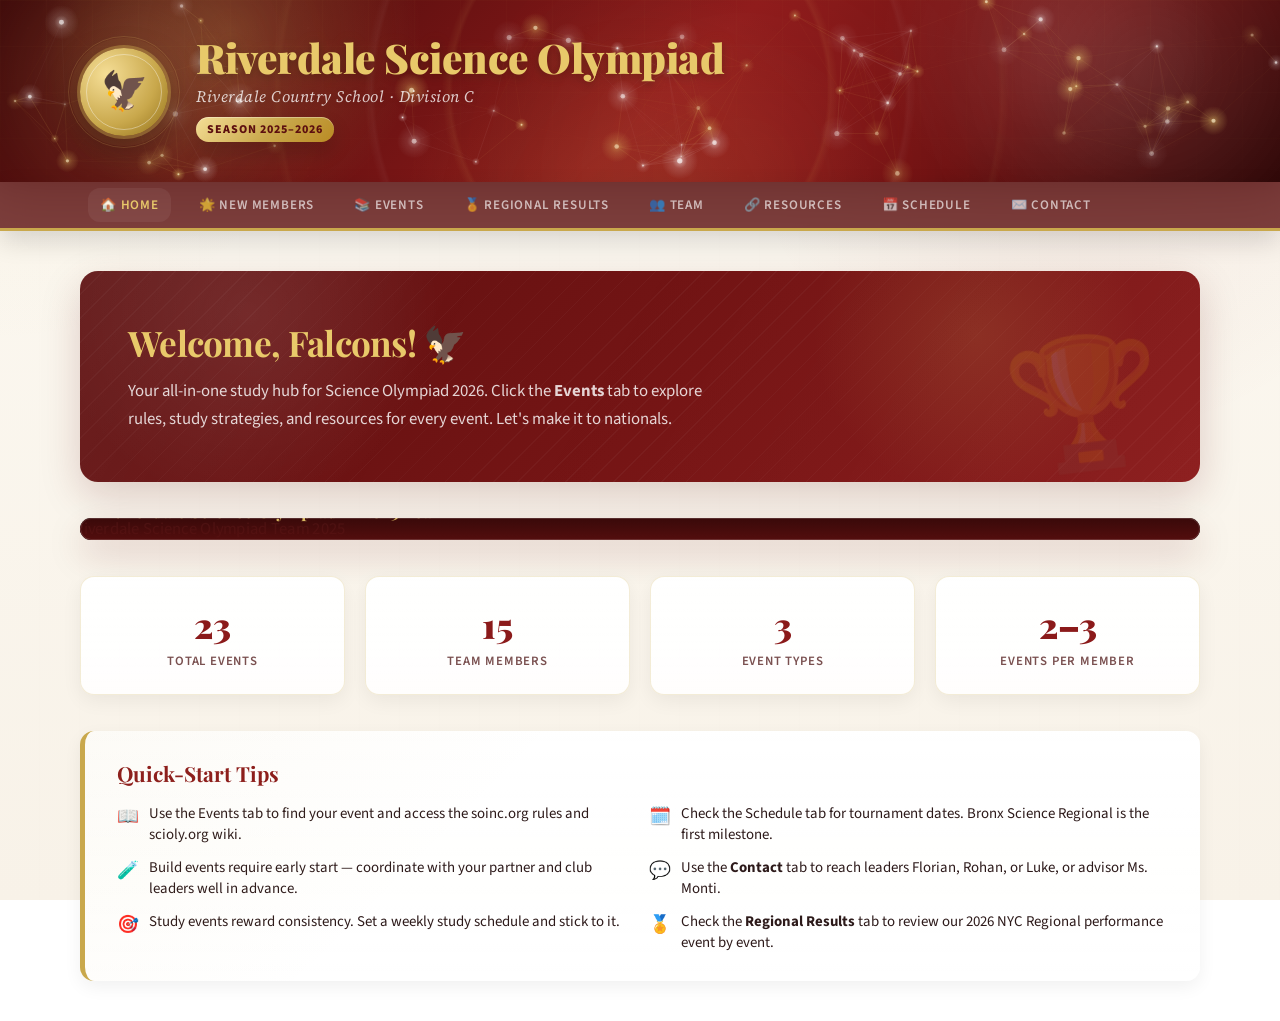
==== sciolyedit.html @ 7ada872f "Add files via upload" ====
<!DOCTYPE html>
<html lang="en">
<head>
<meta charset="UTF-8">
<meta name="viewport" content="width=device-width, initial-scale=1.0">
<title>Riverdale Science Olympiad 2026</title>
<link href="https://fonts.googleapis.com/css2?family=Playfair+Display:wght@700;900&family=Source+Sans+3:wght@300;400;600;700&family=Source+Serif+4:ital,wght@0,400;0,600;1,400&display=swap" rel="stylesheet">
<style>
  :root {
    --crimson: #8B1A1A;
    --crimson-deep: #5C0F0F;
    --crimson-light: #B22222;
    --gold: #C9A84C;
    --gold-light: #E8C96A;
    --gold-pale: #F5E6C0;
    --cream: #FBF7EF;
    --dark: #1A0A0A;
    --mid: #4A2020;
    --text: #2D1A1A;
    --text-light: #7A5050;
    --white: #FFFFFF;
    --shadow: rgba(90, 10, 10, 0.18);
    --shadow-strong: rgba(90, 10, 10, 0.28);
    --glass: rgba(255,255,255,0.08);
    --ease-out-expo: cubic-bezier(.16,1,.3,1);
    --ease-snappy: cubic-bezier(.22,1,.36,1);
  }

  * { margin: 0; padding: 0; box-sizing: border-box; }

  html {
    scroll-behavior: smooth;
  }

  body {
    font-family: 'Source Sans 3', sans-serif;
    background:
      radial-gradient(circle at top left, rgba(201,168,76,0.08), transparent 22%),
      radial-gradient(circle at 85% 10%, rgba(139,26,26,0.08), transparent 26%),
      linear-gradient(180deg, #fffdf8 0%, var(--cream) 28%, #f8f2e8 100%);
    background-attachment: fixed;
    color: var(--text);
    min-height: 100vh;
    overflow-x: hidden;
  }

  body::before {
    content: '';
    position: fixed;
    inset: 0;
    pointer-events: none;
    background:
      linear-gradient(rgba(255,255,255,0.03), rgba(255,255,255,0.03)),
      repeating-linear-gradient(
        90deg,
        transparent 0,
        transparent 39px,
        rgba(139,26,26,0.015) 40px
      );
    opacity: 0.5;
    z-index: -1;
  }

  /* === SCROLL ANIMATIONS === */
  .reveal {
    opacity: 0;
    transform: translateY(36px);
    transition: opacity 0.85s var(--ease-snappy), transform 0.85s var(--ease-snappy), filter 0.85s var(--ease-snappy);
    filter: blur(10px);
  }
  .reveal.visible {
    opacity: 1;
    transform: translateY(0);
    filter: blur(0);
  }
  .reveal-left {
    opacity: 0;
    transform: translateX(-40px);
    transition: opacity 0.85s var(--ease-snappy), transform 0.85s var(--ease-snappy), filter 0.85s var(--ease-snappy);
    filter: blur(8px);
  }
  .reveal-left.visible {
    opacity: 1;
    transform: translateX(0);
    filter: blur(0);
  }
  .reveal-right {
    opacity: 0;
    transform: translateX(40px);
    transition: opacity 0.85s var(--ease-snappy), transform 0.85s var(--ease-snappy), filter 0.85s var(--ease-snappy);
    filter: blur(8px);
  }
  .reveal-right.visible {
    opacity: 1;
    transform: translateX(0);
    filter: blur(0);
  }
  .reveal-scale {
    opacity: 0;
    transform: scale(0.92);
    transition: opacity 0.8s var(--ease-snappy), transform 0.8s var(--ease-snappy), filter 0.8s var(--ease-snappy);
    filter: blur(8px);
  }
  .reveal-scale.visible {
    opacity: 1;
    transform: scale(1);
    filter: blur(0);
  }
  .stagger-children > .reveal,
  .stagger-children > .reveal-scale,
  .stagger-children > .reveal-left,
  .stagger-children > .reveal-right {
    transition-delay: calc(var(--i, 0) * 85ms);
  }

  /* === GLOBAL ENHANCED INTERACTION === */
  .lift-hover {
    transition: transform 0.35s var(--ease-out-expo), box-shadow 0.35s var(--ease-out-expo), border-color 0.35s var(--ease-out-expo);
    transform-style: preserve-3d;
    will-change: transform;
  }

  .shine-surface {
    position: relative;
    overflow: hidden;
    isolation: isolate;
  }
  .shine-surface::after {
    content: '';
    position: absolute;
    inset: -120%;
    background: linear-gradient(115deg, transparent 35%, rgba(255,255,255,0.22) 50%, transparent 65%);
    transform: translateX(-120%) rotate(8deg);
    transition: transform 0.95s var(--ease-out-expo);
    pointer-events: none;
    z-index: 1;
  }
  .shine-surface:hover::after {
    transform: translateX(120%) rotate(8deg);
  }

  .ambient-orb {
    position: absolute;
    border-radius: 50%;
    filter: blur(8px);
    pointer-events: none;
    opacity: 0.18;
    mix-blend-mode: screen;
  }

    /* === LIVE MASTERPIECE HEADER === */
  header#live-header {
    position: relative;
    overflow: hidden;
    isolation: isolate;
    background:
      radial-gradient(circle at 18% 18%, rgba(232,201,106,0.22), transparent 18%),
      radial-gradient(circle at 82% 22%, rgba(255,255,255,0.08), transparent 16%),
      radial-gradient(circle at 50% 120%, rgba(201,168,76,0.14), transparent 35%),
      linear-gradient(135deg, #3e0909 0%, var(--crimson-deep) 22%, var(--crimson) 52%, #6d1111 76%, #2d0505 100%);
    box-shadow: 0 8px 32px rgba(0,0,0,0.38);
  }

  .header-bg {
    position: absolute;
    inset: 0;
    pointer-events: none;
    overflow: hidden;
  }

  .header-noise {
    position: absolute;
    inset: 0;
    opacity: 0.08;
    mix-blend-mode: soft-light;
    background-image:
      radial-gradient(circle at 20% 20%, rgba(255,255,255,0.4) 0 1px, transparent 1.5px),
      radial-gradient(circle at 70% 60%, rgba(255,255,255,0.35) 0 1px, transparent 1.5px),
      radial-gradient(circle at 40% 80%, rgba(255,255,255,0.35) 0 1px, transparent 1.5px);
    background-size: 140px 140px, 180px 180px, 220px 220px;
    animation: noiseDrift 18s linear infinite;
  }

  @keyframes noiseDrift {
    0% { transform: translate3d(0, 0, 0) scale(1); }
    50% { transform: translate3d(-20px, 14px, 0) scale(1.02); }
    100% { transform: translate3d(0, 0, 0) scale(1); }
  }

  .header-grid {
    position: absolute;
    inset: 0;
    opacity: 0.16;
    background:
      linear-gradient(rgba(201,168,76,0.18) 1px, transparent 1px),
      linear-gradient(90deg, rgba(201,168,76,0.16) 1px, transparent 1px);
    background-size: 46px 46px;
    mask-image: linear-gradient(to bottom, rgba(0,0,0,0.95), rgba(0,0,0,0.3));
    transform-origin: center;
    animation:
      gridPan 16s linear infinite,
      gridPulse 8s ease-in-out infinite;
  }

  @keyframes gridPan {
    0% { transform: perspective(900px) rotateX(74deg) translateY(-24px) scale(1.2); background-position: 0 0, 0 0; }
    100% { transform: perspective(900px) rotateX(74deg) translateY(-24px) scale(1.2); background-position: 0 90px, 90px 0; }
  }

  @keyframes gridPulse {
    0%, 100% { opacity: 0.12; }
    50% { opacity: 0.2; }
  }

  .header-rings {
    position: absolute;
    inset: -20% -10%;
    background:
      radial-gradient(circle at 50% 50%, transparent 0 24%, rgba(232,201,106,0.14) 24.5%, transparent 25.5%),
      radial-gradient(circle at 50% 50%, transparent 0 34%, rgba(255,255,255,0.08) 34.5%, transparent 35.5%),
      radial-gradient(circle at 50% 50%, transparent 0 46%, rgba(232,201,106,0.08) 46.5%, transparent 47.5%);
    opacity: 0.5;
    animation: ringRotate 24s linear infinite;
    transform-origin: center;
  }

  @keyframes ringRotate {
    0% { transform: rotate(0deg) scale(1); }
    50% { transform: rotate(180deg) scale(1.04); }
    100% { transform: rotate(360deg) scale(1); }
  }

  .header-scan {
    position: absolute;
    inset: -40% -20%;
    background:
      linear-gradient(
        115deg,
        transparent 20%,
        rgba(255,255,255,0.03) 34%,
        rgba(255,255,255,0.18) 40%,
        rgba(232,201,106,0.16) 46%,
        rgba(255,255,255,0.04) 52%,
        transparent 64%
      );
    transform: translateX(-60%) skewX(-18deg);
    animation: scanSweep 7s cubic-bezier(.22,1,.36,1) infinite;
    mix-blend-mode: screen;
  }

  @keyframes scanSweep {
    0% { transform: translateX(-85%) skewX(-18deg); opacity: 0; }
    10% { opacity: 1; }
    55% { opacity: 1; }
    100% { transform: translateX(90%) skewX(-18deg); opacity: 0; }
  }

  .header-glow {
    position: absolute;
    border-radius: 50%;
    filter: blur(30px);
    mix-blend-mode: screen;
    opacity: 0.22;
  }

  .glow-1 {
    width: 320px;
    height: 320px;
    background: radial-gradient(circle, rgba(232,201,106,0.9), transparent 68%);
    top: -80px;
    left: -30px;
    animation: floatGlow1 10s ease-in-out infinite;
  }

  .glow-2 {
    width: 380px;
    height: 380px;
    background: radial-gradient(circle, rgba(255,255,255,0.45), transparent 72%);
    top: -120px;
    right: -60px;
    animation: floatGlow2 14s ease-in-out infinite;
  }

  .glow-3 {
    width: 460px;
    height: 460px;
    background: radial-gradient(circle, rgba(178,34,34,0.9), transparent 72%);
    bottom: -220px;
    left: 40%;
    animation: floatGlow3 12s ease-in-out infinite;
  }

  @keyframes floatGlow1 {
    0%, 100% { transform: translate3d(0,0,0) scale(1); }
    50% { transform: translate3d(30px,18px,0) scale(1.08); }
  }
  @keyframes floatGlow2 {
    0%, 100% { transform: translate3d(0,0,0) scale(1); }
    50% { transform: translate3d(-26px,20px,0) scale(1.12); }
  }
  @keyframes floatGlow3 {
    0%, 100% { transform: translate3d(0,0,0) scale(1); }
    50% { transform: translate3d(-18px,-18px,0) scale(1.06); }
  }

  .header-comet {
    position: absolute;
    width: 220px;
    height: 2px;
    background: linear-gradient(90deg, transparent, rgba(255,255,255,0.95), rgba(232,201,106,0.3), transparent);
    filter: blur(0.5px);
    opacity: 0;
    transform: rotate(-18deg);
  }

  .header-comet::after {
    content: '';
    position: absolute;
    right: 12px;
    top: 50%;
    width: 9px;
    height: 9px;
    transform: translateY(-50%);
    border-radius: 50%;
    background: radial-gradient(circle, white 0%, rgba(232,201,106,0.95) 55%, transparent 76%);
    box-shadow: 0 0 16px rgba(255,255,255,0.6);
  }

  .comet-1 {
    top: 26%;
    left: -25%;
    animation: cometFly1 11s linear infinite;
  }

  .comet-2 {
    top: 62%;
    left: -35%;
    animation: cometFly2 14s linear infinite 4s;
  }

  @keyframes cometFly1 {
    0% { transform: translateX(0) translateY(0) rotate(-18deg); opacity: 0; }
    8% { opacity: 0.85; }
    40% { opacity: 0.85; }
    100% { transform: translateX(165vw) translateY(-90px) rotate(-18deg); opacity: 0; }
  }

  @keyframes cometFly2 {
    0% { transform: translateX(0) translateY(0) rotate(-14deg); opacity: 0; }
    10% { opacity: 0.65; }
    42% { opacity: 0.65; }
    100% { transform: translateX(165vw) translateY(-60px) rotate(-14deg); opacity: 0; }
  }

  #header-particles {
    position: absolute;
    inset: 0;
    width: 100%;
    height: 100%;
    display: block;
    opacity: 0.95;
  }

  .header-inner {
    position: relative;
    z-index: 3;
    max-width: 1200px;
    margin: 0 auto;
    padding: 36px 40px 34px;
    display: flex;
    align-items: center;
    gap: 28px;
  }

  .school-crest {
    width: 88px;
    height: 88px;
    background:
      radial-gradient(circle at 30% 30%, #f5de96, var(--gold) 58%, #8f6d16 100%);
    border-radius: 50%;
    display: flex;
    align-items: center;
    justify-content: center;
    font-size: 38px;
    flex-shrink: 0;
    position: relative;
    box-shadow:
      0 0 0 3px rgba(201,168,76,0.42),
      0 0 0 10px rgba(201,168,76,0.08),
      0 16px 36px rgba(0,0,0,0.34);
    animation:
      crestPulseMega 4.8s ease-in-out infinite,
      crestTilt 7s ease-in-out infinite;
    transform-style: preserve-3d;
  }

  .school-crest::before {
    content: '';
    position: absolute;
    inset: 6px;
    border-radius: 50%;
    border: 1px solid rgba(255,255,255,0.38);
  }

  .school-crest::after {
    content: '';
    position: absolute;
    inset: -12px;
    border-radius: 50%;
    border: 1px solid rgba(232,201,106,0.18);
    animation: crestHalo 4.8s ease-in-out infinite;
  }

  @keyframes crestPulseMega {
    0%, 100% {
      box-shadow:
        0 0 0 3px rgba(201,168,76,0.42),
        0 0 0 10px rgba(201,168,76,0.08),
        0 16px 36px rgba(0,0,0,0.34);
    }
    50% {
      box-shadow:
        0 0 0 4px rgba(201,168,76,0.48),
        0 0 0 20px rgba(201,168,76,0.06),
        0 22px 44px rgba(0,0,0,0.4);
    }
  }

  @keyframes crestHalo {
    0%, 100% { transform: scale(1); opacity: 0.45; }
    50% { transform: scale(1.12); opacity: 0.12; }
  }

  @keyframes crestTilt {
    0%, 100% { transform: translateY(0) rotate(0deg); }
    25% { transform: translateY(-2px) rotate(-2deg); }
    50% { transform: translateY(0) rotate(0deg); }
    75% { transform: translateY(-2px) rotate(2deg); }
  }

  .header-text {
    position: relative;
    z-index: 2;
  }

  .header-text h1 {
    font-family: 'Playfair Display', serif;
    font-size: 2.55rem;
    font-weight: 900;
    color: var(--gold-light);
    line-height: 1.06;
    letter-spacing: -0.5px;
    text-shadow:
      0 2px 8px rgba(0,0,0,0.28),
      0 0 18px rgba(232,201,106,0.12);
    position: relative;
  }

  .header-text h1::after {
    content: '';
    position: absolute;
    inset: 0;
    background: linear-gradient(
      105deg,
      transparent 0%,
      transparent 30%,
      rgba(255,255,255,0.2) 44%,
      rgba(255,255,255,0.65) 48%,
      rgba(255,255,255,0.15) 52%,
      transparent 62%,
      transparent 100%
    );
    mix-blend-mode: screen;
    transform: translateX(-140%);
    animation: titleShimmer 5.8s cubic-bezier(.22,1,.36,1) infinite;
    pointer-events: none;
  }

  @keyframes titleShimmer {
    0%, 70% { transform: translateX(-140%); }
    100% { transform: translateX(140%); }
  }

  .header-text .subtitle {
    font-family: 'Source Serif 4', serif;
    font-style: italic;
    color: rgba(255,255,255,0.78);
    font-size: 1rem;
    margin-top: 6px;
    letter-spacing: 0.5px;
    text-shadow: 0 1px 6px rgba(0,0,0,0.18);
  }

  .header-text .year-badge {
    display: inline-block;
    background:
      linear-gradient(135deg, #f5de96 0%, var(--gold) 55%, #b98b24 100%);
    color: var(--crimson-deep);
    font-weight: 800;
    font-size: 0.75rem;
    padding: 4px 11px;
    border-radius: 999px;
    margin-top: 10px;
    letter-spacing: 1px;
    text-transform: uppercase;
    box-shadow:
      0 10px 20px rgba(0,0,0,0.16),
      inset 0 1px 0 rgba(255,255,255,0.34);
    position: relative;
    overflow: hidden;
  }

  .header-text .year-badge::after {
    content: '';
    position: absolute;
    inset: 0;
    background: linear-gradient(115deg, transparent 18%, rgba(255,255,255,0.45) 48%, transparent 78%);
    transform: translateX(-140%);
    animation: badgeShine 4.6s cubic-bezier(.22,1,.36,1) infinite;
  }

  @keyframes badgeShine {
    0%, 72% { transform: translateX(-140%); }
    100% { transform: translateX(140%); }
  }

  @media (max-width: 768px) {
    .header-inner { padding: 24px 20px; }
    .school-crest {
      width: 74px;
      height: 74px;
      font-size: 32px;
    }
    .header-text h1 { font-size: 2rem; }
    .header-grid { opacity: 0.11; }
    .header-rings { opacity: 0.28; }
  }

  /* === NAV TABS === */
    .nav-bar {
    background: rgba(92,15,15,0.8);
    backdrop-filter: blur(14px) saturate(140%);
    border-bottom: 3px solid var(--gold);
    position: sticky;
    top: 0;
    z-index: 100;
    box-shadow: 0 10px 26px rgba(0,0,0,0.14);
  }
  

  .nav-inner {
    max-width: 1200px;
    margin: 0 auto;
    padding: 0 40px;
    display: flex;
    gap: 0;
    overflow-x: auto;
    scrollbar-width: none;
  }
  .nav-inner::-webkit-scrollbar { display: none; }

  .nav-tab {
    padding: 14px 20px;
    color: rgba(255,255,255,0.65);
    font-weight: 600;
    font-size: 0.82rem;
    text-transform: uppercase;
    letter-spacing: 0.8px;
    cursor: pointer;
    white-space: nowrap;
    border-bottom: 3px solid transparent;
    margin-bottom: -3px;
    transition: color 0.25s ease, transform 0.25s ease, background 0.25s ease, border-color 0.25s ease;
    position: relative;
  }

  .nav-tab::before {
    content: '';
    position: absolute;
    inset: 6px 8px;
    border-radius: 12px;
    background: rgba(255,255,255,0.06);
    opacity: 0;
    transform: scale(0.85);
    transition: opacity 0.3s ease, transform 0.3s ease;
    z-index: -1;
  }

  .nav-tab:hover {
    color: var(--gold-light);
    transform: translateY(-1px);
  }
  .nav-tab:hover::before,
  .nav-tab.active::before {
    opacity: 1;
    transform: scale(1);
  }

  .nav-tab.active {
    color: var(--gold-light);
    border-bottom-color: var(--gold);
  }

  /* === MAIN LAYOUT === */
  .main-content {
    max-width: 1200px;
    margin: 0 auto;
    padding: 40px;
    position: relative;
  }

  /* === VIEW PANELS === */
  .view {
    display: none;
    animation: viewFade 0.55s var(--ease-out-expo);
  }
  .view.active { display: block; }

  @keyframes viewFade {
    from { opacity: 0; transform: translateY(18px); }
    to { opacity: 1; transform: translateY(0); }
  }

  /* === HOME PAGE === */
  .home-hero,
  .newcomer-hero,
  .regional-hero {
    background:
      radial-gradient(circle at 15% 20%, rgba(255,255,255,0.08), transparent 20%),
      radial-gradient(circle at 80% 30%, rgba(232,201,106,0.12), transparent 18%),
      linear-gradient(135deg, var(--crimson-deep), var(--crimson));
    border-radius: 18px;
    color: white;
    position: relative;
    overflow: hidden;
    box-shadow: 0 14px 40px var(--shadow);
    isolation: isolate;
  }

  .home-hero {
    padding: 48px;
    margin-bottom: 36px;
  }

  .home-hero::before,
  .newcomer-hero::before,
  .regional-hero::before {
    content: '';
    position: absolute;
    inset: 0;
    background:
      linear-gradient(120deg, rgba(255,255,255,0.08), transparent 35%, rgba(255,255,255,0.03)),
      repeating-linear-gradient(
        135deg,
        transparent,
        transparent 16px,
        rgba(255,255,255,0.03) 16px,
        rgba(255,255,255,0.03) 17px
      );
    opacity: 0.9;
    animation: gradientShift 14s linear infinite;
    z-index: -1;
  }

  @keyframes gradientShift {
    0% { transform: translateX(0) translateY(0); }
    50% { transform: translateX(-18px) translateY(8px); }
    100% { transform: translateX(0) translateY(0); }
  }

  .home-hero::after {
    content: '🏆';
    position: absolute;
    right: 36px;
    bottom: -14px;
    font-size: 126px;
    opacity: 0.12;
    transform: rotate(-7deg);
    animation: heroFloat 6s ease-in-out infinite;
  }

  @keyframes heroFloat {
    0%, 100% { transform: rotate(-7deg) translateY(0); }
    50% { transform: rotate(-5deg) translateY(-6px); }
  }

  .home-hero h2 {
    font-family: 'Playfair Display', serif;
    font-size: 2.2rem;
    color: var(--gold-light);
    margin-bottom: 12px;
    letter-spacing: -0.02em;
  }

  .home-hero p {
    font-size: 1.05rem;
    color: rgba(255,255,255,0.82);
    max-width: 600px;
    line-height: 1.65;
  }

  .hero-photo-frame {
    margin-bottom: 36px;
    border-radius: 18px;
    overflow: hidden;
    box-shadow: 0 14px 36px var(--shadow);
    position: relative;
    background: #000;
  }

  .hero-photo-frame::before {
    content: '';
    position: absolute;
    inset: 0;
    border: 1px solid rgba(255,255,255,0.15);
    border-radius: 18px;
    pointer-events: none;
    z-index: 3;
  }

  .hero-photo-frame img {
    width: 100%;
    display: block;
    max-height: 420px;
    object-fit: cover;
    object-position: center 28%;
    transform: scale(1.04);
    transition: transform 1.3s var(--ease-out-expo), filter 1.3s var(--ease-out-expo);
    filter: saturate(1.02) contrast(1.03);
  }

  .hero-photo-frame:hover img {
    transform: scale(1.09);
    filter: saturate(1.08) contrast(1.06);
  }

  .hero-photo-caption {
    position: absolute;
    bottom: 0;
    left: 0;
    right: 0;
    background: linear-gradient(transparent, rgba(92,15,15,0.9));
    padding: 24px 28px 22px;
    z-index: 2;
  }

  .hero-photo-caption span {
    color: var(--gold-light);
    font-family: 'Playfair Display', serif;
    font-size: 1.1rem;
    font-weight: 700;
    display: inline-block;
    transform: translateY(6px);
    opacity: 0.92;
    transition: transform 0.45s var(--ease-out-expo), opacity 0.45s var(--ease-out-expo);
  }

  .hero-photo-frame:hover .hero-photo-caption span {
    transform: translateY(0);
    opacity: 1;
  }

  .stats-row {
    display: grid;
    grid-template-columns: repeat(4, 1fr);
    gap: 20px;
    margin-bottom: 36px;
    perspective: 1200px;
  }

  .stat-card {
    background: linear-gradient(180deg, rgba(255,255,255,0.96), rgba(255,255,255,0.9));
    border-radius: 14px;
    padding: 24px;
    text-align: center;
    border: 1px solid rgba(201,168,76,0.22);
    box-shadow: 0 6px 20px rgba(0,0,0,0.06);
    transition: transform 0.35s var(--ease-out-expo), box-shadow 0.35s var(--ease-out-expo), border-color 0.35s var(--ease-out-expo);
    position: relative;
    overflow: hidden;
  }

  .stat-card::before {
    content: '';
    position: absolute;
    inset: 0;
    background: radial-gradient(circle at top, rgba(201,168,76,0.12), transparent 55%);
    opacity: 0;
    transition: opacity 0.35s ease;
  }

  .stat-card:hover {
    border-color: var(--gold);
    transform: translateY(-6px) scale(1.015);
    box-shadow: 0 16px 30px var(--shadow);
  }

  .stat-card:hover::before {
    opacity: 1;
  }

  .stat-card .number {
    font-family: 'Playfair Display', serif;
    font-size: 2.2rem;
    font-weight: 900;
    color: var(--crimson);
  }

  .stat-card .label {
    font-size: 0.8rem;
    font-weight: 600;
    text-transform: uppercase;
    letter-spacing: 0.8px;
    color: var(--text-light);
    margin-top: 4px;
  }

  .quick-tips,
  .schedule-card,
  .info-card,
  .contact-info-box {
    background: linear-gradient(180deg, rgba(255,255,255,0.98), rgba(255,255,255,0.93));
    border-radius: 14px;
    box-shadow: 0 6px 18px rgba(0,0,0,0.06);
    position: relative;
    overflow: hidden;
  }

  .quick-tips {
    padding: 28px 32px;
    border-left: 5px solid var(--gold);
  }

  .quick-tips::before,
  .schedule-card::before,
  .info-card::before,
  .contact-info-box::before {
    content: '';
    position: absolute;
    inset: 0;
    background: linear-gradient(135deg, rgba(201,168,76,0.05), transparent 35%);
    pointer-events: none;
  }

  .quick-tips h3 {
    font-family: 'Playfair Display', serif;
    color: var(--crimson);
    font-size: 1.3rem;
    margin-bottom: 16px;
  }

  .tip-grid {
    display: grid;
    grid-template-columns: 1fr 1fr;
    gap: 12px;
  }

  .tip-item {
    display: flex;
    align-items: flex-start;
    gap: 10px;
    font-size: 0.93rem;
    color: var(--text);
    transition: transform 0.25s ease, color 0.25s ease;
  }

  .tip-item:hover {
    transform: translateX(4px);
    color: var(--crimson-deep);
  }

  .tip-icon {
    font-size: 1.1rem;
    flex-shrink: 0;
    margin-top: 1px;
    transition: transform 0.25s ease;
  }

  .tip-item:hover .tip-icon {
    transform: scale(1.12) rotate(-4deg);
  }

  /* === SECTION TITLES === */
  .section-title {
    font-family: 'Playfair Display', serif;
    font-size: 1.8rem;
    font-weight: 700;
    color: var(--crimson);
    margin-bottom: 6px;
    position: relative;
    display: inline-block;
  }

  .section-title::after {
    content: '';
    display: block;
    width: 64%;
    height: 3px;
    margin-top: 8px;
    background: linear-gradient(90deg, var(--gold), transparent);
    border-radius: 999px;
  }

  .section-subtitle {
    color: var(--text-light);
    font-size: 0.93rem;
    margin-bottom: 28px;
  }

  /* === FILTER ROW === */
  .filter-row {
    display: flex;
    gap: 10px;
    margin-bottom: 24px;
    flex-wrap: wrap;
    align-items: center;
  }

  .filter-btn,
  .team-toggle-btn {
    padding: 8px 16px;
    border-radius: 999px;
    border: 2px solid #ddd;
    background: rgba(255,255,255,0.92);
    color: var(--text-light);
    font-size: 0.82rem;
    font-weight: 700;
    cursor: pointer;
    transition: all 0.28s var(--ease-snappy);
    text-transform: uppercase;
    letter-spacing: 0.6px;
    position: relative;
    overflow: hidden;
  }

  .filter-btn::before,
  .team-toggle-btn::before {
    content: '';
    position: absolute;
    inset: 0;
    background: linear-gradient(135deg, rgba(139,26,26,0.12), rgba(201,168,76,0.14));
    opacity: 0;
    transition: opacity 0.28s ease;
  }

  .filter-btn:hover,
  .filter-btn.active,
  .team-toggle-btn:hover:not(.active),
  .team-toggle-btn.active {
    transform: translateY(-2px);
  }

  .filter-btn:hover::before,
  .filter-btn.active::before,
  .team-toggle-btn:hover:not(.active)::before {
    opacity: 1;
  }

  .filter-btn:hover, .filter-btn.active {
    border-color: var(--crimson);
    background: var(--crimson);
    color: white;
    box-shadow: 0 10px 22px rgba(139,26,26,0.16);
  }

  .search-bar {
    flex: 1;
    max-width: 280px;
    padding: 10px 16px;
    border-radius: 999px;
    border: 2px solid #ddd;
    background: rgba(255,255,255,0.92);
    font-family: 'Source Sans 3', sans-serif;
    font-size: 0.9rem;
    outline: none;
    transition: border-color 0.25s ease, box-shadow 0.25s ease, transform 0.25s ease;
  }

  .search-bar:focus {
    border-color: var(--crimson);
    box-shadow: 0 0 0 4px rgba(139,26,26,0.08);
    transform: translateY(-1px);
  }

  /* === EVENTS GRID === */
  .events-grid,
  .resources-grid,
  .contact-grid,
  .roster-grid {
    perspective: 1400px;
  }

  .events-grid {
    display: grid;
    grid-template-columns: repeat(auto-fill, minmax(280px, 1fr));
    gap: 20px;
  }

  .event-card,
  .result-card,
  .resource-card,
  .contact-card,
  .roster-card {
    background: linear-gradient(180deg, rgba(255,255,255,0.98), rgba(255,255,255,0.93));
    border-radius: 16px;
    cursor: pointer;
    border: 1px solid rgba(139,26,26,0.08);
    box-shadow: 0 6px 18px rgba(0,0,0,0.06);
    transition: transform 0.35s var(--ease-out-expo), box-shadow 0.35s var(--ease-out-expo), border-color 0.35s var(--ease-out-expo), background 0.35s var(--ease-out-expo);
    position: relative;
    overflow: hidden;
    transform-style: preserve-3d;
    will-change: transform;
  }

  .event-card {
    padding: 24px;
  }

  .event-card::before,
  .result-card::before,
  .resource-card::before,
  .contact-card::before,
  .roster-card::before {
    content: '';
    position: absolute;
    top: 0; left: 0; right: 0;
    height: 4px;
    background: linear-gradient(90deg, var(--crimson), var(--gold));
    transform: scaleX(0);
    transform-origin: left;
    transition: transform 0.35s var(--ease-snappy);
  }

  .event-card::after,
  .result-card::after,
  .resource-card::after,
  .contact-card::after,
  .roster-card::after {
    content: '';
    position: absolute;
    inset: 0;
    background: radial-gradient(circle at var(--mx, 50%) var(--my, 50%), rgba(201,168,76,0.14), transparent 38%);
    opacity: 0;
    transition: opacity 0.3s ease;
    pointer-events: none;
  }

  .event-card:hover,
  .result-card:hover,
  .resource-card:hover,
  .contact-card:hover,
  .roster-card:hover {
    border-color: rgba(178,34,34,0.26);
    transform: translateY(-8px) rotateX(3deg) rotateY(-3deg);
    box-shadow: 0 18px 36px var(--shadow-strong);
  }

  .event-card:hover::before,
  .result-card:hover::before,
  .resource-card:hover::before,
  .contact-card:hover::before,
  .roster-card:hover::before {
    transform: scaleX(1);
  }

  .event-card:hover::after,
  .result-card:hover::after,
  .resource-card:hover::after,
  .contact-card:hover::after,
  .roster-card:hover::after {
    opacity: 1;
  }

  .event-card-top,
  .result-card-top {
    display: flex;
    align-items: flex-start;
    gap: 14px;
    margin-bottom: 12px;
    position: relative;
    z-index: 1;
  }

  .event-icon {
    width: 48px;
    height: 48px;
    border-radius: 14px;
    display: flex;
    align-items: center;
    justify-content: center;
    font-size: 22px;
    flex-shrink: 0;
    transition: transform 0.35s var(--ease-out-expo), box-shadow 0.35s var(--ease-out-expo);
    box-shadow: inset 0 1px 0 rgba(255,255,255,0.45);
  }

  .event-card:hover .event-icon,
  .result-card:hover .event-icon {
    transform: translateY(-2px) scale(1.08) rotate(-4deg);
    box-shadow: 0 10px 22px rgba(0,0,0,0.12);
  }

  .icon-study { background: linear-gradient(135deg, #FFF2F0, #FDE2DF); }
  .icon-build { background: linear-gradient(135deg, #F2FFF5, #DCFCE7); }
  .icon-lab   { background: linear-gradient(135deg, #EFF7FF, #DBEAFE); }

  .event-card h3,
  .result-card h3 {
    font-family: 'Playfair Display', serif;
    font-size: 1.05rem;
    color: var(--crimson-deep);
    line-height: 1.25;
    margin-bottom: 4px;
  }

  .event-type-badge {
    display: inline-block;
    font-size: 0.7rem;
    font-weight: 700;
    text-transform: uppercase;
    letter-spacing: 0.8px;
    padding: 3px 8px;
    border-radius: 10px;
    transition: transform 0.25s ease;
  }

  .event-card:hover .event-type-badge,
  .result-card:hover .event-type-badge {
    transform: translateY(-1px);
  }

  .badge-study { background: #FEE2E2; color: #991B1B; }
  .badge-build { background: #DCFCE7; color: #166534; }
  .badge-lab   { background: #DBEAFE; color: #1E40AF; }

  .event-desc {
    font-size: 0.88rem;
    color: var(--text-light);
    line-height: 1.5;
    display: -webkit-box;
    -webkit-line-clamp: 2;
    -webkit-box-orient: vertical;
    overflow: hidden;
    position: relative;
    z-index: 1;
  }

  /* === EVENT MODAL === */
  .modal-overlay {
    position: fixed;
    inset: 0;
    background: rgba(11, 4, 4, 0.58);
    backdrop-filter: blur(10px) saturate(115%);
    z-index: 1000;
    display: flex;
    align-items: center;
    justify-content: center;
    padding: 20px;
    animation: fadeIn 0.26s ease;
  }

  @keyframes fadeIn { from { opacity: 0; } to { opacity: 1; } }
  @keyframes slideUp {
    from { opacity: 0; transform: translateY(36px) scale(0.97); }
    to { opacity: 1; transform: translateY(0) scale(1); }
  }

  .modal {
    background: linear-gradient(180deg, #fffaf2, var(--cream));
    border-radius: 22px;
    max-width: 760px;
    width: 100%;
    max-height: 88vh;
    overflow-y: auto;
    box-shadow: 0 28px 72px rgba(0,0,0,0.42);
    animation: slideUp 0.36s var(--ease-out-expo);
    border: 1px solid rgba(255,255,255,0.18);
  }

  .modal-header {
    background:
      radial-gradient(circle at 85% 20%, rgba(232,201,106,0.18), transparent 20%),
      linear-gradient(135deg, var(--crimson-deep), var(--crimson));
    padding: 28px 32px;
    border-radius: 22px 22px 0 0;
    position: relative;
    overflow: hidden;
  }

  .modal-header::before {
    content: '';
    position: absolute;
    inset: 0;
    background:
      linear-gradient(120deg, rgba(255,255,255,0.1), transparent 35%),
      repeating-linear-gradient(
        135deg,
        transparent,
        transparent 16px,
        rgba(255,255,255,0.04) 16px,
        rgba(255,255,255,0.04) 17px
      );
  }

  .modal-header .modal-type {
    font-size: 0.75rem;
    font-weight: 700;
    text-transform: uppercase;
    letter-spacing: 1px;
    color: var(--gold-light);
    opacity: 0.9;
    margin-bottom: 6px;
    position: relative;
    z-index: 1;
  }

  .modal-header h2 {
    font-family: 'Playfair Display', serif;
    font-size: 1.9rem;
    color: white;
    position: relative;
    z-index: 1;
  }

  .modal-close {
    position: absolute;
    top: 20px;
    right: 24px;
    background: rgba(255,255,255,0.16);
    border: none;
    color: white;
    width: 38px;
    height: 38px;
    border-radius: 50%;
    cursor: pointer;
    font-size: 1.1rem;
    display: flex;
    align-items: center;
    justify-content: center;
    transition: background 0.22s ease, transform 0.22s ease;
    z-index: 2;
  }

  .modal-close:hover {
    background: rgba(255,255,255,0.32);
    transform: rotate(90deg) scale(1.05);
  }

  .modal-body {
    padding: 28px 32px;
  }

  .modal-section {
    margin-bottom: 24px;
    animation: sectionSlideIn 0.5s var(--ease-out-expo);
  }

  @keyframes sectionSlideIn {
    from { opacity: 0; transform: translateY(12px); }
    to { opacity: 1; transform: translateY(0); }
  }

  .modal-section h3 {
    font-family: 'Playfair Display', serif;
    color: var(--crimson);
    font-size: 1.1rem;
    margin-bottom: 10px;
    padding-bottom: 6px;
    border-bottom: 2px solid var(--gold-pale);
  }

  .modal-section p, .modal-section li {
    font-family: 'Source Serif 4', serif;
    font-size: 0.95rem;
    color: var(--text);
    line-height: 1.7;
  }

  .modal-section ul {
    padding-left: 20px;
  }

  .modal-section ul li {
    margin-bottom: 5px;
  }

  .modal-links {
    display: flex;
    gap: 12px;
    flex-wrap: wrap;
    margin-top: 8px;
  }

  .modal-link,
  .resource-link,
  .contact-email-btn {
    display: inline-flex;
    align-items: center;
    gap: 8px;
    padding: 10px 18px;
    border-radius: 10px;
    text-decoration: none;
    font-weight: 700;
    font-size: 0.88rem;
    transition: transform 0.28s var(--ease-snappy), box-shadow 0.28s var(--ease-snappy), background 0.28s var(--ease-snappy), border-color 0.28s var(--ease-snappy);
    position: relative;
    overflow: hidden;
  }

  .modal-link::before,
  .resource-link::before,
  .contact-email-btn::before {
    content: '';
    position: absolute;
    inset: 0;
    background: linear-gradient(115deg, transparent 20%, rgba(255,255,255,0.18) 50%, transparent 80%);
    transform: translateX(-120%);
    transition: transform 0.8s var(--ease-out-expo);
  }

  .modal-link:hover::before,
  .resource-link:hover::before,
  .contact-email-btn:hover::before {
    transform: translateX(120%);
  }

  .link-primary {
    background: linear-gradient(135deg, var(--crimson), #a61f1f);
    color: white;
    box-shadow: 0 10px 22px rgba(139,26,26,0.18);
  }

  .link-primary:hover {
    background: var(--crimson-deep);
    transform: translateY(-2px);
  }

  .link-secondary {
    background: white;
    color: var(--crimson);
    border: 2px solid var(--crimson);
  }

  .link-secondary:hover {
    background: var(--gold-pale);
    transform: translateY(-2px);
  }

  .tip-box {
    background: linear-gradient(180deg, #fff4d9, var(--gold-pale));
    border-left: 4px solid var(--gold);
    border-radius: 0 10px 10px 0;
    padding: 14px 18px;
    font-size: 0.92rem;
    line-height: 1.6;
    color: var(--mid);
    box-shadow: inset 0 1px 0 rgba(255,255,255,0.3);
  }

  .tip-box strong { color: var(--crimson-deep); }

  /* === RESOURCES PAGE === */
  .resources-grid {
    display: grid;
    grid-template-columns: repeat(auto-fill, minmax(320px, 1fr));
    gap: 22px;
  }

  .resource-card {
    padding: 26px;
    border-top: none;
  }

  .resource-card h3 {
    font-family: 'Playfair Display', serif;
    color: var(--crimson);
    font-size: 1.1rem;
    margin-bottom: 8px;
    position: relative;
    z-index: 1;
  }

  .resource-card p {
    font-size: 0.9rem;
    color: var(--text-light);
    line-height: 1.55;
    margin-bottom: 16px;
    position: relative;
    z-index: 1;
  }

  .resource-link {
    background: linear-gradient(135deg, var(--crimson), #a31d1d);
    color: white;
    box-shadow: 0 10px 20px rgba(139,26,26,0.16);
  }

  .resource-link:hover { background: var(--crimson-deep); transform: translateY(-2px); }

  /* === SCHEDULE PAGE === */
  .schedule-card {
    padding: 28px 32px;
    margin-bottom: 20px;
  }

  .schedule-card h3 {
    font-family: 'Playfair Display', serif;
    color: var(--crimson);
    font-size: 1.25rem;
    margin-bottom: 16px;
  }

  .timeline {
    display: flex;
    flex-direction: column;
    gap: 0;
    position: relative;
  }

  .timeline-item {
    display: flex;
    gap: 20px;
    padding: 14px 0;
    border-bottom: 1px solid #f0e8e8;
    align-items: flex-start;
    transition: transform 0.25s ease, background 0.25s ease;
  }

  .timeline-item:hover {
    transform: translateX(4px);
    background: linear-gradient(90deg, rgba(201,168,76,0.06), transparent 60%);
  }

  .timeline-item:last-child { border-bottom: none; }

  .timeline-date {
    min-width: 110px;
    font-weight: 700;
    color: var(--crimson);
    font-size: 0.88rem;
    text-transform: uppercase;
    letter-spacing: 0.5px;
    padding-top: 2px;
  }

  .timeline-content {
    flex: 1;
    font-size: 0.93rem;
    line-height: 1.55;
    color: var(--text);
  }

  .timeline-dot {
    width: 10px;
    height: 10px;
    background: var(--gold);
    border-radius: 50%;
    margin-top: 5px;
    flex-shrink: 0;
    box-shadow: 0 0 0 0 rgba(201,168,76,0.35);
    animation: pulseDot 2.8s ease-in-out infinite;
  }

  @keyframes pulseDot {
    0%, 100% { box-shadow: 0 0 0 0 rgba(201,168,76,0.28); }
    50% { box-shadow: 0 0 0 8px rgba(201,168,76,0); }
  }

  /* === CONTACT PAGE === */
  .contact-grid {
    display: grid;
    grid-template-columns: repeat(auto-fill, minmax(280px, 1fr));
    gap: 22px;
    margin-bottom: 32px;
  }

  .contact-card {
    padding: 28px 24px;
    text-align: center;
  }

  .contact-avatar {
    width: 68px;
    height: 68px;
    border-radius: 50%;
    background: linear-gradient(135deg, var(--crimson-deep), var(--crimson));
    color: white;
    font-family: 'Playfair Display', serif;
    font-size: 1.5rem;
    font-weight: 700;
    display: flex;
    align-items: center;
    justify-content: center;
    margin: 0 auto 16px;
    box-shadow: 0 8px 18px var(--shadow);
    transition: transform 0.35s var(--ease-out-expo), box-shadow 0.35s var(--ease-out-expo);
    position: relative;
    z-index: 1;
  }

  .contact-card:hover .contact-avatar {
    transform: translateY(-4px) scale(1.06);
    box-shadow: 0 16px 28px var(--shadow);
  }

  .contact-card h3 {
    font-family: 'Playfair Display', serif;
    color: var(--crimson-deep);
    font-size: 1.1rem;
    margin-bottom: 4px;
    position: relative;
    z-index: 1;
  }

  .contact-role {
    font-size: 0.8rem;
    font-weight: 700;
    text-transform: uppercase;
    letter-spacing: 0.8px;
    color: var(--text-light);
    margin-bottom: 16px;
    position: relative;
    z-index: 1;
  }

  .contact-email-btn {
    background: linear-gradient(135deg, var(--crimson), #a31d1d);
    color: white;
    word-break: break-all;
    box-shadow: 0 10px 22px rgba(139,26,26,0.15);
  }

  .contact-email-btn:hover {
    background: var(--crimson-deep);
    transform: translateY(-2px);
  }

  .contact-info-box {
    padding: 26px 32px;
    border-left: 5px solid var(--gold);
    margin-top: 8px;
  }

  .contact-info-box h3 {
    font-family: 'Playfair Display', serif;
    color: var(--crimson);
    font-size: 1.2rem;
    margin-bottom: 12px;
  }

  .contact-info-box p {
    font-size: 0.93rem;
    line-height: 1.65;
    color: var(--text);
  }

  /* === REGIONAL RESULTS PAGE === */
  .regional-hero {
    padding: 36px 40px;
    margin-bottom: 28px;
  }

  .regional-hero::after {
    content: '🏅';
    position: absolute;
    right: 30px;
    bottom: -5px;
    font-size: 100px;
    opacity: 0.12;
    animation: heroFloat 6.5s ease-in-out infinite;
  }

  .regional-hero h2 {
    font-family: 'Playfair Display', serif;
    font-size: 1.8rem;
    color: var(--gold-light);
    margin-bottom: 8px;
  }

  .regional-hero p {
    font-size: 0.95rem;
    color: rgba(255,255,255,0.82);
    max-width: 650px;
    line-height: 1.6;
  }

  .regional-meta {
    display: flex;
    gap: 24px;
    margin-top: 16px;
    flex-wrap: wrap;
  }

  .regional-meta-item {
    display: flex;
    align-items: center;
    gap: 8px;
    font-size: 0.88rem;
    color: rgba(255,255,255,0.9);
    font-weight: 600;
    background: rgba(255,255,255,0.08);
    padding: 8px 12px;
    border-radius: 999px;
    backdrop-filter: blur(6px);
  }

  .regional-meta-item span.meta-icon {
    font-size: 1.1rem;
  }

  .overall-standing {
    display: grid;
    grid-template-columns: repeat(3, 1fr);
    gap: 18px;
    margin-bottom: 32px;
  }

  .standing-card {
    background: linear-gradient(180deg, rgba(255,255,255,0.98), rgba(255,255,255,0.92));
    border-radius: 14px;
    padding: 22px;
    text-align: center;
    box-shadow: 0 6px 18px rgba(0,0,0,0.06);
    border-bottom: 3px solid var(--gold);
    transition: transform 0.35s var(--ease-out-expo), box-shadow 0.35s var(--ease-out-expo);
  }

  .standing-card:hover {
    transform: translateY(-6px);
    box-shadow: 0 16px 28px var(--shadow);
  }

  .standing-card .standing-val {
    font-family: 'Playfair Display', serif;
    font-size: 2.4rem;
    font-weight: 900;
    color: var(--crimson);
  }

  .standing-card .standing-label {
    font-size: 0.8rem;
    font-weight: 600;
    text-transform: uppercase;
    letter-spacing: 0.8px;
    color: var(--text-light);
    margin-top: 4px;
  }

  /* Team toggle for results */
  .team-toggle {
    display: flex;
    gap: 0;
    margin-bottom: 20px;
    background: rgba(255,255,255,0.92);
    border-radius: 999px;
    overflow: hidden;
    box-shadow: 0 6px 16px rgba(0,0,0,0.06);
    width: fit-content;
    border: 1px solid rgba(139,26,26,0.08);
  }
  .team-toggle-btn {
    padding: 10px 24px;
    border: none;
    background: transparent;
  }
  .team-toggle-btn.active {
    background: var(--crimson);
    color: white;
    box-shadow: 0 10px 18px rgba(139,26,26,0.15);
  }
  .team-toggle-btn:hover:not(.active) {
    background: var(--gold-pale);
    color: var(--crimson);
  }

  .result-card {
    padding: 24px;
  }

  .result-placement {
    display: flex;
    align-items: center;
    gap: 10px;
    margin-top: 8px;
    position: relative;
    z-index: 1;
  }

  .placement-badge {
    font-family: 'Playfair Display', serif;
    font-weight: 900;
    font-size: 1.4rem;
    color: var(--crimson);
    background: #FEF3F2;
    width: 48px;
    height: 48px;
    border-radius: 50%;
    display: flex;
    align-items: center;
    justify-content: center;
    flex-shrink: 0;
    transition: transform 0.3s var(--ease-out-expo), box-shadow 0.3s var(--ease-out-expo);
  }

  .result-card:hover .placement-badge {
    transform: scale(1.08) translateY(-2px);
    box-shadow: 0 12px 22px rgba(0,0,0,0.12);
  }

  .placement-badge.top3 {
    background: linear-gradient(135deg, #fff4d2, var(--gold-pale));
    color: var(--crimson-deep);
  }

  .placement-badge.top10 {
    background: #FEF3F2;
    color: var(--crimson);
  }

  .placement-badge.noplace {
    background: #f5f0f0;
    color: var(--text-light);
    font-size: 1.1rem;
  }

  .placement-text {
    font-size: 0.85rem;
    color: var(--text-light);
    line-height: 1.4;
  }

  .placement-text strong {
    color: var(--text);
  }

  .result-standings-table {
    width: 100%;
    border-collapse: collapse;
    margin-top: 10px;
    border-radius: 10px;
    overflow: hidden;
  }

  .result-standings-table th {
    text-align: left;
    font-size: 0.78rem;
    text-transform: uppercase;
    letter-spacing: 0.6px;
    color: var(--text-light);
    padding: 8px 12px;
    border-bottom: 2px solid var(--gold-pale);
    background: rgba(201,168,76,0.08);
  }

  .result-standings-table td {
    padding: 10px 12px;
    font-size: 0.93rem;
    border-bottom: 1px solid #f0e8e8;
    color: var(--text);
  }

  .result-standings-table tr {
    transition: background 0.2s ease;
  }

  .result-standings-table tr:hover {
    background: rgba(201,168,76,0.06);
  }

  .result-standings-table tr.riverdale-row {
    background: var(--gold-pale);
    font-weight: 700;
  }

  .result-standings-table tr.riverdale-row td {
    color: var(--crimson-deep);
  }

  .team-member-chips {
    display: flex;
    gap: 8px;
    flex-wrap: wrap;
    margin-top: 8px;
  }

  .team-chip {
    display: inline-flex;
    align-items: center;
    gap: 6px;
    background: var(--gold-pale);
    color: var(--crimson-deep);
    padding: 6px 14px;
    border-radius: 20px;
    font-size: 0.85rem;
    font-weight: 600;
    transition: transform 0.22s ease, box-shadow 0.22s ease;
  }

  .team-chip:hover {
    transform: translateY(-2px);
    box-shadow: 0 8px 14px rgba(0,0,0,0.08);
  }

  /* === TEAM ROSTER PAGE === */
  .roster-grid {
    display: grid;
    grid-template-columns: repeat(auto-fill, minmax(260px, 1fr));
    gap: 20px;
  }

  .roster-card {
    padding: 24px;
  }

  .roster-card h3 {
    font-family: 'Playfair Display', serif;
    color: var(--crimson-deep);
    font-size: 1.1rem;
    margin-bottom: 4px;
    position: relative;
    z-index: 1;
  }

  .roster-role {
    font-size: 0.78rem;
    font-weight: 700;
    text-transform: uppercase;
    letter-spacing: 0.7px;
    color: var(--gold);
    margin-bottom: 12px;
    position: relative;
    z-index: 1;
  }

  .roster-events {
    display: flex;
    flex-wrap: wrap;
    gap: 6px;
    position: relative;
    z-index: 1;
  }

  .roster-event-tag {
    font-size: 0.78rem;
    background: #FEF3F2;
    color: var(--crimson);
    padding: 4px 10px;
    border-radius: 10px;
    font-weight: 600;
    transition: transform 0.2s ease, background 0.2s ease;
  }

  .roster-event-tag:hover {
    transform: translateY(-2px);
    background: #fbd6d1;
  }

  .roster-team-label {
    display: inline-block;
    font-size: 0.68rem;
    font-weight: 700;
    text-transform: uppercase;
    letter-spacing: 0.8px;
    padding: 3px 8px;
    border-radius: 8px;
    margin-bottom: 8px;
    position: relative;
    z-index: 1;
  }
  .roster-team-a { background: var(--crimson); color: white; }
  .roster-team-b { background: var(--gold); color: var(--crimson-deep); }

  /* === NEWCOMER PAGE === */
  .newcomer-hero {
    padding: 48px;
    margin-bottom: 36px;
  }
  .newcomer-hero::after {
    content: '🔬';
    position: absolute;
    right: 40px;
    bottom: -10px;
    font-size: 120px;
    opacity: 0.12;
    animation: heroFloat 6.8s ease-in-out infinite;
  }
  .newcomer-hero h2 {
    font-family: 'Playfair Display', serif;
    font-size: 2.2rem;
    color: var(--gold-light);
    margin-bottom: 12px;
  }
  .newcomer-hero p {
    font-size: 1.05rem;
    color: rgba(255,255,255,0.82);
    max-width: 640px;
    line-height: 1.65;
  }

  .info-card {
    padding: 28px 32px;
    margin-bottom: 22px;
    border-left: 5px solid var(--crimson);
    transition: transform 0.35s var(--ease-out-expo), box-shadow 0.35s var(--ease-out-expo);
  }
  .info-card:hover {
    transform: translateY(-4px);
    box-shadow: 0 14px 28px var(--shadow);
  }
  .info-card h3 {
    font-family: 'Playfair Display', serif;
    color: var(--crimson);
    font-size: 1.25rem;
    margin-bottom: 12px;
  }
  .info-card p, .info-card li {
    font-size: 0.93rem;
    line-height: 1.65;
    color: var(--text);
  }
  .info-card ul {
    padding-left: 20px;
    margin-top: 8px;
  }
  .info-card ul li { margin-bottom: 6px; }
  .info-card.gold-border { border-left-color: var(--gold); }

  .comp-day-timeline {
    position: relative;
    padding-left: 28px;
  }
  .comp-day-timeline::before {
    content: '';
    position: absolute;
    left: 8px;
    top: 0;
    bottom: 0;
    width: 3px;
    background: linear-gradient(to bottom, var(--crimson), var(--gold));
    border-radius: 2px;
  }
  .comp-day-item {
    position: relative;
    padding: 12px 0 12px 12px;
    transition: transform 0.22s ease;
  }
  .comp-day-item:hover {
    transform: translateX(4px);
  }
  .comp-day-item::before {
    content: '';
    position: absolute;
    left: -24px;
    top: 18px;
    width: 12px;
    height: 12px;
    background: var(--gold);
    border-radius: 50%;
    border: 3px solid var(--cream);
    box-shadow: 0 0 0 2px var(--crimson);
    animation: pulseDot 2.8s ease-in-out infinite;
  }
  .comp-day-time {
    font-weight: 700;
    color: var(--crimson);
    font-size: 0.85rem;
    text-transform: uppercase;
    letter-spacing: 0.4px;
  }
  .comp-day-desc {
    font-size: 0.93rem;
    color: var(--text);
    line-height: 1.55;
    margin-top: 2px;
  }

  /* === RESPONSIVE === */
  @media (max-width: 768px) {
    .main-content { padding: 24px 20px; }
    .header-inner { padding: 22px 20px; }
    .nav-inner { padding: 0 16px; }
    .stats-row { grid-template-columns: repeat(2, 1fr); }
    .tip-grid { grid-template-columns: 1fr; }
    .home-hero { padding: 28px; }
    .modal-body { padding: 20px; }
    .modal-header { padding: 22px 20px; }
    .overall-standing { grid-template-columns: 1fr 1fr; }
    .regional-hero { padding: 24px; }
    .nav-tab { padding: 12px 14px; font-size: 0.75rem; }
    .newcomer-hero { padding: 28px; }
    .event-card:hover,
    .result-card:hover,
    .resource-card:hover,
    .contact-card:hover,
    .roster-card:hover {
      transform: translateY(-5px);
    }
  }

  @media (prefers-reduced-motion: reduce) {
    *,
    *::before,
    *::after {
      animation: none !important;
      transition-duration: 0.01ms !important;
      scroll-behavior: auto !important;
    }

    .reveal, .reveal-left, .reveal-right, .reveal-scale {
      opacity: 1 !important;
      transform: none !important;
      filter: none !important;
    }
  }

  .hidden { display: none !important; }

  .modal::-webkit-scrollbar { width: 6px; }
  .modal::-webkit-scrollbar-track { background: transparent; }
  .modal::-webkit-scrollbar-thumb { background: var(--crimson-light); border-radius: 3px; }
</style>
</head>
<body>

<header id="live-header">
  <div class="header-bg">
    <div class="header-noise"></div>
    <div class="header-grid"></div>
    <div class="header-rings"></div>
    <div class="header-scan"></div>
    <div class="header-glow glow-1"></div>
    <div class="header-glow glow-2"></div>
    <div class="header-glow glow-3"></div>
    <div class="header-comet comet-1"></div>
    <div class="header-comet comet-2"></div>
    <canvas id="header-particles"></canvas>
  </div>

  <div class="header-inner">
    <div class="school-crest">🦅</div>
    <div class="header-text">
      <h1>Riverdale Science Olympiad</h1>
      <div class="subtitle">Riverdale Country School · Division C</div>
      <span class="year-badge">Season 2025–2026</span>
    </div>
  </div>
</header>

<nav class="nav-bar">
  <div class="nav-inner">
    <div class="nav-tab active" onclick="showView('home', this)">🏠 Home</div>
    <div class="nav-tab" onclick="showView('newcomer', this)">🌟 New Members</div>
    <div class="nav-tab" onclick="showView('events', this)">📚 Events</div>
    <div class="nav-tab" onclick="showView('regional', this)">🏅 Regional Results</div>
    <div class="nav-tab" onclick="showView('roster', this)">👥 Team</div>
    <div class="nav-tab" onclick="showView('resources', this)">🔗 Resources</div>
    <div class="nav-tab" onclick="showView('schedule', this)">📅 Schedule</div>
    <div class="nav-tab" onclick="showView('contact', this)">✉️ Contact</div>
  </div>
</nav>

<div class="main-content">

  <!-- HOME VIEW -->
  <div id="view-home" class="view active">
    <div class="home-hero reveal">
      <h2>Welcome, Falcons! 🦅</h2>
      <p>Your all-in-one study hub for Science Olympiad 2026. Click the <strong>Events</strong> tab to explore rules, study strategies, and resources for every event. Let's make it to nationals.</p>
    </div>

    <div class="reveal hero-photo-frame shine-surface tilt-card">
      <img src="https://i.ibb.co/V4T3gg5/5-E0-E29-F4-4-F21-4698-AA62-EBC1801-C5291-1-105-c.jpg"
           alt="Riverdale Science Olympiad Team 2025">
      <div class="hero-photo-caption">
        <span>Riverdale Science Olympiad — 2025 Team</span>
      </div>
    </div>

    <div class="stats-row stagger-children">
      <div class="stat-card reveal tilt-card shine-surface" style="--i:0">
        <div class="number">23</div>
        <div class="label">Total Events</div>
      </div>
      <div class="stat-card reveal tilt-card shine-surface" style="--i:1">
        <div class="number">15</div>
        <div class="label">Team Members</div>
      </div>
      <div class="stat-card reveal tilt-card shine-surface" style="--i:2">
        <div class="number">3</div>
        <div class="label">Event Types</div>
      </div>
      <div class="stat-card reveal tilt-card shine-surface" style="--i:3">
        <div class="number">2–3</div>
        <div class="label">Events Per Member</div>
      </div>
    </div>

    <div class="quick-tips reveal">
      <h3>Quick-Start Tips</h3>
      <div class="tip-grid">
        <div class="tip-item"><span class="tip-icon">📖</span><span>Use the Events tab to find your event and access the soinc.org rules and scioly.org wiki.</span></div>
        <div class="tip-item"><span class="tip-icon">🗓️</span><span>Check the Schedule tab for tournament dates. Bronx Science Regional is the first milestone.</span></div>
        <div class="tip-item"><span class="tip-icon">🧪</span><span>Build events require early start — coordinate with your partner and club leaders well in advance.</span></div>
        <div class="tip-item"><span class="tip-icon">💬</span><span>Use the <strong>Contact</strong> tab to reach leaders Florian, Rohan, or Luke, or advisor Ms. Monti.</span></div>
        <div class="tip-item"><span class="tip-icon">🎯</span><span>Study events reward consistency. Set a weekly study schedule and stick to it.</span></div>
        <div class="tip-item"><span class="tip-icon">🏅</span><span>Check the <strong>Regional Results</strong> tab to review our 2026 NYC Regional performance event by event.</span></div>
      </div>
    </div>
  </div>

  <!-- NEWCOMER VIEW -->
  <div id="view-newcomer" class="view">
    <div class="newcomer-hero reveal">
      <h2>Welcome to Science Olympiad! 🌟</h2>
      <p>New to the team? This page will tell you everything you need to know about how our club works, what competitions look like, and how to prepare so you can hit the ground running.</p>
    </div>

    <div class="info-card reveal">
      <h3>🧪 What Is Science Olympiad?</h3>
      <p>Science Olympiad is a national STEM competition where teams of up to 15 students compete across 23 events spanning biology, chemistry, physics, earth science, engineering, and technology. Think of it as a science track meet — every event runs simultaneously, so each person's contribution matters. Riverdale competes in <strong>Division C</strong> (high school).</p>
    </div>

    <div class="info-card gold-border reveal">
      <h3>🏫 How Our Club Works</h3>
      <p>The club is student-led by our three leaders — <strong>Florian Kroker-McCormack</strong>, <strong>Rohan Varia</strong>, and <strong>Luke Orlowski</strong> — with faculty support from <strong>Ms. Monti</strong>. Here's how it typically runs:</p>
      <ul>
        <li><strong>Club periods:</strong> Regular meeting times at school where leaders help coordinate preparation, answer questions, and track progress.</li>
        <li><strong>Event assignments:</strong> Early in the season, leaders assign each member to 2–3 events based on interest and team needs. You'll work with a partner (most events are teams of 2).</li>
        <li><strong>Independent study:</strong> Much of the preparation happens on your own or with your partner — reading rules, building binders, practicing tests, and constructing devices for build events.</li>
        <li><strong>Build sessions:</strong> For build events (like Hovercraft, Boomilever, or Electric Vehicle), the team coordinates lab or workshop time to construct and test devices.</li>
      </ul>
    </div>

    <div class="info-card reveal">
      <h3>📋 The Three Types of Events</h3>
      <p>Every Science Olympiad event falls into one of three categories:</p>
      <ul>
        <li><strong>📖 Study Events</strong> — Written tests on specific science topics (e.g., Astronomy, Disease Detectives, Rocks and Minerals). You typically get to bring a resource binder with notes you've prepared. Success comes from deep knowledge and a well-organized binder.</li>
        <li><strong>🔧 Build Events</strong> — You design and construct a device before the tournament and test it at competition (e.g., Hovercraft, Boomilever, Electric Vehicle). These require hands-on engineering, extensive testing, and careful calibration.</li>
        <li><strong>🧪 Lab / Hybrid Events</strong> — Hands-on science tasks performed at the competition, sometimes with a written component (e.g., Forensics, Chemistry Lab, Experimental Design). Lab technique and time management are key.</li>
      </ul>
    </div>

    <div class="info-card gold-border reveal">
      <h3>📅 How to Prepare (A Typical Season)</h3>
      <p>The season starts in early fall and builds toward the regional tournament in January. Here's what good preparation looks like:</p>
      <ul>
        <li><strong>Weeks 1–2:</strong> Read your event's official rules on soinc.org cover to cover. Visit the scioly.org wiki page for your event — it has study guides and strategy tips.</li>
        <li><strong>Weeks 3–6:</strong> Start building your resource binder (for study events) or prototyping your device (for build events). Work through practice tests from scioly.org/tests.</li>
        <li><strong>Weeks 7–10:</strong> Refine your binder, do timed practice tests, and identify weak areas. Build event devices should be fully assembled and tested multiple times.</li>
        <li><strong>Final 2 weeks:</strong> Run full timed practice. Review everything. Confirm logistics and make sure your materials are packed and ready.</li>
      </ul>
    </div>

    <div class="info-card reveal">
      <h3>🏆 What Competition Day Looks Like</h3>
      <p>Tournament day is exciting but hectic. Knowing the flow helps you stay calm and focused. Here's a typical competition day at the regional tournament:</p>
      <div class="comp-day-timeline" style="margin-top: 16px;">
        <div class="comp-day-item">
          <div class="comp-day-time">Early Morning — Arrival</div>
          <div class="comp-day-desc">The team meets at school or at the host site (Bronx High School of Science for NYC regionals). Everyone brings their materials — binders, devices, calculators, safety goggles, and anything else their events require.</div>
        </div>
        <div class="comp-day-item">
          <div class="comp-day-time">Morning — Opening & First Events</div>
          <div class="comp-day-desc">After a brief opening ceremony, events begin running simultaneously across different rooms. You'll head to your assigned room at your event's scheduled time. Events typically last 30–50 minutes.</div>
        </div>
        <div class="comp-day-item">
          <div class="comp-day-time">Midday — Rotating Events</div>
          <div class="comp-day-desc">Events run in blocks throughout the day. Between your events, you'll have downtime — use it to review for your next event or support teammates. Stay near the event schedule board for any changes.</div>
        </div>
        <div class="comp-day-item">
          <div class="comp-day-time">Afternoon — Final Events & Awards</div>
          <div class="comp-day-desc">The last events wrap up and the tournament ends with an awards ceremony. Top 3 placements per event are recognized, and overall team standings are announced. This is where the whole team experience comes together.</div>
        </div>
      </div>
    </div>

    <div class="info-card gold-border reveal">
      <h3>💡 Tips for New Members</h3>
      <ul>
        <li><strong>Start early.</strong> The biggest regret from veteran members is not starting preparation soon enough. Even 20 minutes a day makes a huge difference over weeks.</li>
        <li><strong>Use scioly.org.</strong> The wiki, test exchange, and forums are the single best resources available. Thousands of competitors use them.</li>
        <li><strong>Communicate with your partner.</strong> Most events are done in pairs. Coordinate who studies what, divide your binder sections, and practice together.</li>
        <li><strong>Ask the leaders.</strong> Florian, Rohan, and Luke have all competed and can point you to the right resources. Don't be shy — that's what they're here for.</li>
        <li><strong>Focus on your binder.</strong> For study events, a well-organized, tabbed binder with diagrams, tables, and practice problems is often the difference between a good score and a great one.</li>
        <li><strong>Have fun.</strong> Science Olympiad is one of the most rewarding extracurriculars you can do. The friendships and knowledge you build will last well beyond competition season.</li>
      </ul>
    </div>

    <div class="info-card reveal">
      <h3>🔗 Essential Links to Bookmark</h3>
      <div class="modal-links" style="margin-top: 8px;">
        <a class="modal-link link-primary" href="https://www.soinc.org/events/div-c" target="_blank">📋 Official 2026 Rules (soinc.org)</a>
        <a class="modal-link link-secondary" href="https://scioly.org/wiki/index.php/Main_Page" target="_blank">📘 Scioly.org Wiki</a>
        <a class="modal-link link-secondary" href="https://scioly.org/tests/" target="_blank">📄 Practice Tests</a>
        <a class="modal-link link-secondary" href="https://scioly.org/forums/" target="_blank">💬 Forums</a>
      </div>
    </div>
  </div>

  <!-- EVENTS VIEW -->
  <div id="view-events" class="view">
    <div class="section-title">2026 Division C Events</div>
    <div class="section-subtitle">Click any event for rules summary, study tips, and links. Use filters to explore by type.</div>

    <div class="filter-row">
      <input class="search-bar" id="event-search" type="text" placeholder="🔍  Search events..." oninput="filterEvents()">
      <button class="filter-btn active" onclick="filterByType('all', this)">All</button>
      <button class="filter-btn" onclick="filterByType('study', this)">📖 Study</button>
      <button class="filter-btn" onclick="filterByType('build', this)">🔧 Build</button>
      <button class="filter-btn" onclick="filterByType('lab', this)">🧪 Lab / Hybrid</button>
    </div>

    <div class="events-grid" id="events-grid"></div>
  </div>

  <!-- REGIONAL RESULTS VIEW -->
  <div id="view-regional" class="view">
    <div class="regional-hero reveal">
      <h2>2026 NYC North Regional Results</h2>
      <p>Riverdale Country School competed at the 2026 NYC North Regional Tournament with two teams. Click any event below to see placement details, team members, and the top 5 schools.</p>
      <div class="regional-meta">
        <div class="regional-meta-item"><span class="meta-icon">📍</span> Bronx High School of Science</div>
        <div class="regional-meta-item"><span class="meta-icon">📅</span> January 24, 2026</div>
        <div class="regional-meta-item"><span class="meta-icon">🏫</span> 75 West 205th Street, Bronx, NY 10468</div>
      </div>
    </div>

    <div class="overall-standing stagger-children">
      <div class="standing-card reveal" style="--i:0">
        <div class="standing-val">20th</div>
        <div class="standing-label">Overall (Team A)</div>
      </div>
      <div class="standing-card reveal" style="--i:1">
        <div class="standing-val">31st</div>
        <div class="standing-label">Overall (Team B)</div>
      </div>
      <div class="standing-card reveal" style="--i:2">
        <div class="standing-val">1st 🥇</div>
        <div class="standing-label">Best Event — Hovercraft</div>
      </div>
    </div>

    <div class="section-subtitle" style="margin-top: 8px;">Toggle between Team A and Team B results. Click any event for full details.</div>

    <div class="filter-row">
      <input class="search-bar" id="result-search" type="text" placeholder="🔍  Search events..." oninput="filterResults()">
      <div class="team-toggle">
        <button class="team-toggle-btn active" onclick="setResultTeam('A', this)">Team A</button>
        <button class="team-toggle-btn" onclick="setResultTeam('B', this)">Team B</button>
        <button class="team-toggle-btn" onclick="setResultTeam('both', this)">Both</button>
      </div>
    </div>

    <div class="events-grid" id="results-grid"></div>
  </div>

  <!-- TEAM ROSTER VIEW -->
  <div id="view-roster" class="view">
    <div class="section-title">2025–2026 Team Roster</div>
    <div class="section-subtitle">Our team members and their event assignments for the 2026 NYC Regional.</div>
    <div class="team-toggle" style="margin-bottom: 24px;">
      <button class="team-toggle-btn active" onclick="setRosterTeam('all', this)">All Members</button>
      <button class="team-toggle-btn" onclick="setRosterTeam('A', this)">Team A</button>
      <button class="team-toggle-btn" onclick="setRosterTeam('B', this)">Team B</button>
    </div>
    <div class="roster-grid" id="roster-grid"></div>
  </div>

  <!-- RESOURCES VIEW -->
  <div id="view-resources" class="view">
    <div class="section-title reveal">Study Resources</div>
    <div class="section-subtitle reveal">External links, tools, and references to power your preparation.</div>

    <div class="resources-grid stagger-children">
      <div class="resource-card reveal tilt-card shine-surface" style="--i:0">
        <h3>🌐 soinc.org — Official Rules</h3>
        <p>The official Science Olympiad website with the complete 2026 Division C rules manual, event clarifications, and announcements.</p>
        <a class="resource-link" href="https://www.soinc.org/events/div-c" target="_blank">Visit soinc.org →</a>
      </div>
      <div class="resource-card reveal tilt-card shine-surface" style="--i:1">
        <h3>📘 Scioly.org Wiki</h3>
        <p>Community-maintained wiki with detailed study guides, past exam question banks, and strategy tips for every event.</p>
        <a class="resource-link" href="https://scioly.org/wiki/index.php/Main_Page" target="_blank">Visit Wiki →</a>
      </div>
      <div class="resource-card reveal tilt-card shine-surface" style="--i:2">
        <h3>📋 Scioly.org Tests Exchange</h3>
        <p>Huge archive of past Science Olympiad invitational and tournament tests — the best way to practice for study events.</p>
        <a class="resource-link" href="https://scioly.org/tests/" target="_blank">Browse Tests →</a>
      </div>
      <div class="resource-card reveal tilt-card shine-surface" style="--i:3">
        <h3>💬 Scioly.org Forums</h3>
        <p>Active community forums where competitors share resources, answer questions, and discuss strategies for each event.</p>
        <a class="resource-link" href="https://scioly.org/forums/" target="_blank">Join Discussion →</a>
      </div>
    </div>
  </div>

  <!-- SCHEDULE VIEW -->
  <div id="view-schedule" class="view">
    <div class="section-title reveal">Competition Calendar</div>
    <div class="section-subtitle reveal">Key dates for the 2025–2026 Science Olympiad season.</div>

    <div class="schedule-card reveal">
      <h3>📅 2025–2026 Season Timeline</h3>
      <div class="timeline">
        <div class="timeline-item">
          <div class="timeline-dot"></div>
          <div class="timeline-date">Fall 2025</div>
          <div class="timeline-content"><strong>Season Kickoff & Event Assignments.</strong> Club meetings begin. Leaders assign events and teams start building/studying.</div>
        </div>
        <div class="timeline-item">
          <div class="timeline-dot"></div>
          <div class="timeline-date">Nov–Dec 2025</div>
          <div class="timeline-content"><strong>Early Invitationals.</strong> Online invitationals (MIT Scioly, Solon, etc.) are great low-stakes practice opportunities. Check scioly.org/tournaments.</div>
        </div>
        <div class="timeline-item">
          <div class="timeline-dot"></div>
          <div class="timeline-date">Jan 2026</div>
          <div class="timeline-content"><strong>Intensive Prep.</strong> Build events should be fully assembled and tested. Study event binders and cheat sheets finalized.</div>
        </div>
        <div class="timeline-item">
          <div class="timeline-dot"></div>
          <div class="timeline-date">Jan 24, 2026</div>
          <div class="timeline-content"><strong>NYC North Regional Tournament</strong> at Bronx High School of Science. Riverdale placed 20th (Team A) and 31st (Team B).</div>
        </div>
        <div class="timeline-item">
          <div class="timeline-dot"></div>
          <div class="timeline-date">Mar 2026</div>
          <div class="timeline-content"><strong>NY State Tournament.</strong> Top regional finishers compete at the state level. Winners advance to Nationals.</div>
        </div>
        <div class="timeline-item">
          <div class="timeline-dot"></div>
          <div class="timeline-date">May 2026</div>
          <div class="timeline-content"><strong>National Tournament.</strong> The top teams from all 50 states compete. This is the ultimate goal — go Falcons!</div>
        </div>
      </div>
    </div>

    <div class="schedule-card reveal">
      <h3>📝 Study Milestones Checklist</h3>
      <div class="timeline">
        <div class="timeline-item">
          <div class="timeline-dot"></div>
          <div class="timeline-date">Week 1–2</div>
          <div class="timeline-content">Read your event's official rules fully. Visit the scioly.org wiki page for your event.</div>
        </div>
        <div class="timeline-item">
          <div class="timeline-dot"></div>
          <div class="timeline-date">Week 3–6</div>
          <div class="timeline-content">Work through practice tests from scioly.org/tests. Identify weak areas. For build events, begin prototyping.</div>
        </div>
        <div class="timeline-item">
          <div class="timeline-dot"></div>
          <div class="timeline-date">Week 7–10</div>
          <div class="timeline-content">Finalize your resource binder (for events that allow one). Build event devices tested 5+ times.</div>
        </div>
        <div class="timeline-item">
          <div class="timeline-dot"></div>
          <div class="timeline-date">Final 2 Weeks</div>
          <div class="timeline-content">Run full timed practice. Sleep well. Confirm logistics with team leaders.</div>
        </div>
      </div>
    </div>
  </div>

  <!-- CONTACT VIEW -->
  <div id="view-contact" class="view">
    <div class="section-title reveal">Contact Leaders & Advisors</div>
    <div class="section-subtitle reveal">Reach out with questions about events, practices, build projects, or anything Science Olympiad.</div>

    <div class="contact-grid stagger-children">
      <div class="contact-card reveal tilt-card shine-surface" style="--i:0">
        <div class="contact-avatar">LO</div>
        <h3>Luke Orlowski</h3>
        <div class="contact-role">Student Leader</div>
        <a class="contact-email-btn" href="mailto:lorlowski27@riverdale.edu">✉️ lorlowski27@riverdale.edu</a>
      </div>
      <div class="contact-card reveal tilt-card shine-surface" style="--i:1">
        <div class="contact-avatar">FK</div>
        <h3>Florian Kroker-McCormack</h3>
        <div class="contact-role">Student Leader</div>
        <a class="contact-email-btn" href="mailto:fkrokermccormack27@riverdale.edu">✉️ fkrokermccormack27@riverdale.edu</a>
      </div>
      <div class="contact-card reveal tilt-card shine-surface" style="--i:2">
        <div class="contact-avatar">RV</div>
        <h3>Rohan Varia</h3>
        <div class="contact-role">Student Leader</div>
        <a class="contact-email-btn" href="mailto:rvaria27@riverdale.edu">✉️ rvaria27@riverdale.edu</a>
      </div>
      <div class="contact-card reveal tilt-card shine-surface" style="--i:3">
        <div class="contact-avatar">LM</div>
        <h3>Ms. Monti</h3>
        <div class="contact-role">Faculty Advisor</div>
        <a class="contact-email-btn" href="mailto:lmonti@riverdale.edu">✉️ lmonti@riverdale.edu</a>
      </div>
    </div>

    <div class="contact-info-box reveal">
      <h3>📬 When to Reach Out</h3>
      <p>
        <strong>Event assignments & scheduling</strong> — Contact any of the student leaders.<br><br>
        <strong>Build project help or lab access</strong> — Email Ms. Monti or a student leader to coordinate time and equipment.<br><br>
        <strong>Rules questions</strong> — Check the <a href="https://www.soinc.org/events/div-c" target="_blank" style="color: var(--crimson); font-weight: 600;">official soinc.org rules</a> first, then reach out if still unclear.<br><br>
        <strong>Team logistics (tournament day, travel, etc.)</strong> — Ms. Monti is the best point of contact for anything involving school administration.
      </p>
    </div>
  </div>
</div>

<!-- EVENT MODAL -->
<div id="modal-overlay" class="modal-overlay hidden" onclick="closeModalOutside(event)">
  <div class="modal" id="modal">
    <div class="modal-header">
      <div class="modal-type" id="modal-type"></div>
      <h2 id="modal-title"></h2>
      <button class="modal-close" onclick="closeModal()">✕</button>
    </div>
    <div class="modal-body" id="modal-body">
      <div class="modal-section">
        <h3>📋 Event Overview</h3>
        <p id="modal-overview"></p>
      </div>
      <div class="modal-section">
        <h3>📌 Key Rules & Format</h3>
        <ul id="modal-rules"></ul>
      </div>
      <div class="modal-section">
        <h3>🧠 Study Tips</h3>
        <div class="tip-box" id="modal-tips"></div>
      </div>
      <div class="modal-section">
        <h3>🔗 Study Links</h3>
        <div class="modal-links" id="modal-links"></div>
      </div>
    </div>
  </div>
</div>

<!-- RESULTS MODAL -->
<div id="result-modal-overlay" class="modal-overlay hidden" onclick="closeResultModalOutside(event)">
  <div class="modal" id="result-modal">
    <div class="modal-header">
      <div class="modal-type" id="result-modal-type"></div>
      <h2 id="result-modal-title"></h2>
      <button class="modal-close" onclick="closeResultModal()">✕</button>
    </div>
    <div class="modal-body" id="result-modal-body"></div>
  </div>
</div>

<script>
// ============ CORRECTED 2026 EVENT DATA ============
// Updated to match the actual 2026 Division C event list
const EVENTS = [
  {
    id: "anatomy",
    name: "Anatomy and Physiology",
    type: "study",
    icon: "🫀",
    shortDesc: "Written test on human body systems, focusing on designated organ systems each year.",
    overview: "A written test covering the anatomy and physiology of designated human body systems. For 2026, the focus areas are the integumentary, immune/lymphatic, and urinary systems. Questions address structure, function, diseases/disorders, and clinical connections.",
    rules: [
      "2 participants per team.",
      "Open-note event — each team may bring one 3-ring binder of any size with any notes, printed materials, or tabs.",
      "Test content covers the integumentary system, immune/lymphatic system, and urinary system for the 2026 season.",
      "Questions may include multiple choice, short answer, fill-in-the-blank, diagrams to label, and data interpretation.",
      "50-minute time limit.",
      "No electronic devices or calculators unless specified by the event supervisor."
    ],
    tips: "<strong>Build a comprehensive binder early.</strong> Focus on the integumentary, immune/lymphatic, and urinary systems for 2026. Use labeled diagrams, disease tables, and physiology flowcharts. Khan Academy and Crash Course Anatomy are excellent free resources. Practice labeling blank diagrams from memory.",
    wikiSlug: "Anatomy_and_Physiology",
    soincSlug: "anatomy-and-physiology-c"
  },
  {
    id: "astronomy",
    name: "Astronomy",
    type: "study",
    icon: "🔭",
    shortDesc: "Written test on stellar evolution, star formation, and the interstellar medium.",
    overview: "A written test covering observational and theoretical aspects of astronomy. The 2026 focus is stellar evolution (including the HR diagram, main sequence, post-main-sequence stages), star formation, and the interstellar medium. Data analysis skills with real astronomical data are tested.",
    rules: [
      "2 participants per team.",
      "Open-note event — each team may bring one 3-ring binder of any size.",
      "Content focuses on stellar evolution, star formation, and the interstellar medium for the 2026 season.",
      "Questions may include data analysis, graph interpretation, calculations, and image identification.",
      "Calculators (non-programmable) are permitted.",
      "50-minute time limit."
    ],
    tips: "<strong>Master the Hertzsprung-Russell diagram.</strong> Know stellar evolution stages cold — from molecular clouds through main sequence to white dwarfs, neutron stars, and black holes. Build a binder organized by topic: stellar physics, ISM, star formation. Practice interpreting spectra and light curves.",
    wikiSlug: "Astronomy",
    soincSlug: "astronomy-c"
  },
  {
    id: "boomilever",
    name: "Boomilever",
    type: "build",
    icon: "🏗️",
    shortDesc: "Build a cantilevered structure from wood to support maximum load.",
    overview: "Teams design and build a Boomilever — a cantilevered structure mounted to a vertical wall that extends horizontally and supports a load at its free end. The score is based on the ratio of load held to the mass of the device.",
    rules: [
      "2 participants per team; device must be built before the event.",
      "The Boomilever must be constructed from wood (basswood or balsa as specified) and glue only.",
      "The device is mounted to a vertical testing wall and must extend horizontally to a specified length.",
      "A load is applied at the free end of the Boomilever until it breaks or the maximum load is reached.",
      "Score = load held ÷ mass of the Boomilever (efficiency ratio).",
      "The device must meet specified dimensional constraints for height, width, and length."
    ],
    tips: "<strong>Design for the efficiency ratio, not just raw strength.</strong> Use triangulated truss structures and test multiple designs. Weigh every component meticulously. Learn from each test failure. Thin, well-glued joints often outperform thicker, sloppy ones. Build 2–3 full test Boomilevers before competition.",
    wikiSlug: "Boomilever",
    soincSlug: "boomilever-c"
  },
  {
    id: "bungee_drop",
    name: "Bungee Drop",
    type: "build",
    icon: "📏",
    shortDesc: "Build a bungee cord system to drop a mass as close to the floor as possible.",
    overview: "Teams construct a bungee cord apparatus using specified elastic materials to drop a mass from a set height so it stops as close to the floor as possible without touching it. Emphasizes physics of elasticity and precise engineering.",
    rules: [
      "2 participants per team; cord system constructed before the event.",
      "The bungee cord must be made from approved elastic materials (typically rubber bands or bungee cord).",
      "A standardized mass is attached and dropped from a height that is revealed at competition.",
      "Score is based on the closest approach to the ground without the mass touching the floor.",
      "Teams may be given a limited number of practice drops.",
      "No electronic sensors or computational devices may be used during the drop."
    ],
    tips: "<strong>Calibrate extensively at multiple drop heights.</strong> Your cord system must be adjustable on-the-fly since the drop height is revealed at the event. Understand Hooke's Law and elastic potential energy. Build a lookup table of cord length vs. drop height based on your specific materials.",
    wikiSlug: "Bungee_Drop",
    soincSlug: "bungee-drop-c"
  },
  {
    id: "chem_lab",
    name: "Chemistry Lab",
    type: "lab",
    icon: "⚗️",
    shortDesc: "Hands-on chemistry lab tasks and a written test on chemistry concepts.",
    overview: "Teams perform hands-on chemistry laboratory procedures and answer questions on chemistry concepts. The 2026 topics include solutions chemistry, equilibrium, acid-base chemistry, and thermochemistry.",
    rules: [
      "2 participants per team; safety goggles and closed-toe shoes required.",
      "Hands-on tasks may include titration, calorimetry, identifying unknowns, or measuring reaction rates.",
      "A written component tests conceptual chemistry knowledge and calculation skills.",
      "Teams may bring a binder and a non-programmable calculator.",
      "50-minute time limit total for lab + written portions.",
      "Points awarded for accurate measurements, correct identification, and written answers."
    ],
    tips: "<strong>Practice titration until it's automatic.</strong> Know your significant figures, stoichiometry, molarity, pH calculations, and thermochemistry equations (q=mcΔT). The written portion often covers topics beyond what's in the lab, so study broadly. Coordinate with your partner so you divide tasks efficiently.",
    wikiSlug: "Chemistry_Lab",
    soincSlug: "chem-lab-c"
  },
  {
    id: "circuit_lab",
    name: "Circuit Lab",
    type: "lab",
    icon: "🔌",
    shortDesc: "Build and analyze electrical circuits, plus a written test on circuit theory.",
    overview: "Teams complete hands-on circuit-building tasks and answer questions on DC and AC circuit theory. Tasks may involve constructing circuits from schematics, measuring voltage/current/resistance, and analyzing circuit behavior.",
    rules: [
      "2 participants per team.",
      "Hands-on tasks include building circuits, taking measurements with multimeters, and analyzing data.",
      "Written test covers Ohm's law, Kirchhoff's laws, series/parallel circuits, RC circuits, and component behavior.",
      "Teams may bring a binder and a non-programmable calculator.",
      "50-minute time limit.",
      "Participants must be able to interpret circuit schematics and use provided lab equipment."
    ],
    tips: "<strong>Master Ohm's law and Kirchhoff's laws inside-out.</strong> Practice building circuits on breadboards with resistors, capacitors, and LEDs. Know how to use a multimeter quickly. Study series and parallel combinations, voltage dividers, and RC time constants. Hands-on practice is irreplaceable.",
    wikiSlug: "Circuit_Lab",
    soincSlug: "circuit-lab-c"
  },
  {
    id: "codebusters",
    name: "Codebusters",
    type: "study",
    icon: "🔐",
    shortDesc: "Decode encrypted messages using classical and modern cipher techniques.",
    overview: "Teams decode and encode messages using classical cryptography techniques including Caesar, Vigenère, Baconian, Morse, and more. The event tests speed, accuracy, and knowledge of cryptanalysis methods.",
    rules: [
      "Up to 3 participants for this event.",
      "Teams are given encrypted messages and must decode them within the time limit.",
      "Common ciphers: Caesar, Atbash, Vigenère, Rail Fence, Affine, Aristocrat, Patristocrat, Baconian, Hill Cipher.",
      "A timed question may be included where the first team to answer correctly earns bonus points.",
      "No electronic devices allowed.",
      "50-minute time limit."
    ],
    tips: "<strong>Memorize common cipher algorithms cold.</strong> Practice doing frequency analysis quickly by hand. Make a cheat sheet of all tested ciphers with worked examples. Time yourself decoding aristocrats — speed matters. The scioly.org wiki has a fantastic Codebusters page with practice sets.",
    wikiSlug: "Codebusters",
    soincSlug: "codebusters-c"
  },
  {
    id: "designer_genes",
    name: "Designer Genes",
    type: "study",
    icon: "🧬",
    shortDesc: "Written test on molecular and classical genetics, biotechnology, and heredity.",
    overview: "A written test covering classical genetics, molecular genetics, biotechnology, and genetic engineering. Topics include DNA/RNA structure, gene expression, Mendelian and non-Mendelian inheritance, and applications of modern genetic technology.",
    rules: [
      "2 participants per team.",
      "Open-note event — teams may bring one 3-ring binder of any size.",
      "Content includes DNA replication, transcription, translation, gene regulation, inheritance patterns, pedigree analysis, and biotechnology applications.",
      "Questions may include multiple choice, short answer, data analysis, and pedigree/genetics problems.",
      "Calculators (non-programmable) are permitted.",
      "50-minute time limit."
    ],
    tips: "<strong>Master the central dogma of molecular biology.</strong> Know how to solve genetics problems — monohybrid crosses, dihybrid crosses, sex-linked traits, epistasis, and pedigree analysis. Study CRISPR, PCR, gel electrophoresis, and other biotech applications. Your binder should have worked examples of every problem type.",
    wikiSlug: "Designer_Genes",
    soincSlug: "designer-genes-c"
  },
  {
    id: "disease_detectives",
    name: "Disease Detectives",
    type: "study",
    icon: "🦠",
    shortDesc: "Written test on epidemiology, public health, and disease investigation.",
    overview: "Teams analyze epidemiological scenarios to identify disease sources, modes of transmission, and public health responses. The event combines data analysis with content knowledge about pathogens and public health methodology.",
    rules: [
      "2 participants per team; open-note with resource binder.",
      "Questions may include case study analysis, attack rate calculations, outbreak maps, and epidemiological curves.",
      "Content covers infectious and chronic disease, epidemiology terminology, surveillance systems, and outbreak investigation steps.",
      "Calculations may include relative risk, odds ratio, attack rate, and incubation periods.",
      "50-minute time limit."
    ],
    tips: "<strong>Know the 10 steps of outbreak investigation cold.</strong> Practice calculating attack rates and relative risk from 2×2 tables. Familiarize yourself with major pathogen types (bacterial, viral, parasitic), their transmission modes, and treatments. Past CDC MMWR reports are excellent study material.",
    wikiSlug: "Disease_Detectives",
    soincSlug: "disease-detectives-c"
  },
  {
    id: "dynamic_planet",
    name: "Dynamic Planet",
    type: "study",
    icon: "🌍",
    shortDesc: "Earth science written test; 2026 focus on Earth's freshwater.",
    overview: "A written test on Earth science topics. The 2026 focus is Earth's freshwater — including groundwater, rivers, lakes, glaciers, and the hydrologic cycle. Data interpretation, map reading, and calculations are major components.",
    rules: [
      "2 participants per team; open-note binder permitted.",
      "Questions include data analysis, map reading, calculations, and conceptual Earth science.",
      "50-minute time limit.",
      "Charts, graphs, satellite images, and topographic maps may be included.",
      "2026 focus: Earth's freshwater (groundwater, surface water, glaciers, hydrologic cycle)."
    ],
    tips: "<strong>Go deep on freshwater systems for 2026.</strong> Build a binder organized around the hydrologic cycle, groundwater flow, river geomorphology, and glacier dynamics. Practice interpreting topographic maps and water table diagrams. The Dynamic Planet wiki page has study guides for each focus area.",
    wikiSlug: "Dynamic_Planet",
    soincSlug: "dynamic-planet-c"
  },
  {
    id: "electric_vehicle",
    name: "Electric Vehicle",
    type: "build",
    icon: "🚗",
    shortDesc: "Build a battery-powered vehicle to travel a precise distance and stay on course.",
    overview: "Teams construct a vehicle powered by electrical energy to travel a specified distance along a straight track, stopping as close to the target point as possible. Precision engineering and repeatability are key.",
    rules: [
      "2 participants per team; vehicle built before the event.",
      "Vehicle must be entirely battery-powered using approved battery types.",
      "The target distance is revealed at the competition.",
      "Score is based on how close the vehicle stops to the target point.",
      "Vehicle must fit within specified dimensional constraints.",
      "No remote control allowed; the vehicle must run autonomously after being released."
    ],
    tips: "<strong>Build an easily adjustable timing or distance control mechanism.</strong> Most teams use a timer circuit or measured wheel rotations. Test extensively at various distances. Rubber wheel traction and smooth surface contact are critical. Keep a lookup table of settings vs. distance.",
    wikiSlug: "Electric_Vehicle",
    soincSlug: "electric-vehicle-c"
  },
  {
    id: "entomology",
    name: "Entomology",
    type: "study",
    icon: "🐛",
    shortDesc: "Identify insect specimens and answer questions on insect biology and ecology.",
    overview: "Teams identify insect specimens at stations and answer questions about insect biology, classification, ecology, and life cycles. Knowledge of insect orders and families, as well as their economic and ecological importance, is required.",
    rules: [
      "2 participants per team; resource binder permitted.",
      "Station-based identification of pinned or preserved insect specimens.",
      "Written questions on insect anatomy, classification, life cycles, and ecology.",
      "Teams must identify insects to the taxonomic level specified (typically order, sometimes family).",
      "50-minute time limit across all stations.",
      "Know common and scientific names for major insect orders."
    ],
    tips: "<strong>Learn the major insect orders by sight and by key characteristics.</strong> Focus on distinguishing features: wing type, mouthparts, antennae, and metamorphosis type. Use online insect identification keys and the scioly.org wiki Entomology page for practice images. Flashcards with specimen photos are extremely effective.",
    wikiSlug: "Entomology",
    soincSlug: "entomology-c"
  },
  {
    id: "experimental_design",
    name: "Experimental Design",
    type: "lab",
    icon: "🧫",
    shortDesc: "Design, conduct, and analyze an experiment with provided materials.",
    overview: "Teams are given a set of materials and a general topic, then must design, conduct, and present a full scientific experiment — including hypothesis, procedure, data collection, analysis, and conclusions — all within the time limit.",
    rules: [
      "Up to 3 participants; all work done during the event with provided materials.",
      "Teams have approximately 50 minutes to complete the entire process.",
      "Must include: research question, hypothesis, variables (IV/DV/controlled), procedure, data table, graph, statistical analysis, and conclusion.",
      "No pre-written materials allowed; only the provided materials may be used.",
      "Scored on scientific rigor, experimental design quality, data analysis, and communication."
    ],
    tips: "<strong>Practice the scientific method under time pressure.</strong> Assign roles: one person leads design and writes, another collects data, the third graphs. Know how to make a proper data table and graph quickly. Include multiple trials and calculate mean + standard deviation. Practice articulating error sources clearly.",
    wikiSlug: "Experimental_Design",
    soincSlug: "experimental-design-c"
  },
  {
    id: "forensics",
    name: "Forensics",
    type: "lab",
    icon: "🔬",
    shortDesc: "Analyze forensic evidence using scientific techniques and solve a scenario.",
    overview: "Teams use analytical chemistry, biology, and physics techniques to analyze evidence and solve a forensic scenario. Tasks may include chromatography, hair/fiber analysis, blood typing, soil analysis, and more.",
    rules: [
      "2 participants per team; safety equipment required.",
      "Tasks are lab-based and completed during the event with provided materials.",
      "A written component tests forensic science concepts and reasoning.",
      "50-minute time limit total.",
      "Common analyses: chromatography, unknown substance ID, microscopy, fingerprint analysis, fiber/hair comparison.",
      "Score based on correct analysis, evidence interpretation, and written answers."
    ],
    tips: "<strong>Practice the lab techniques listed in the 2026 rules.</strong> Know Rf values in chromatography, how to read microscope slides, and chemical spot tests. The written component often includes forensic case analysis — study real case methodology. Speed and accuracy both matter in this event.",
    wikiSlug: "Forensics",
    soincSlug: "forensics-c"
  },
  {
    id: "helicopter",
    name: "Helicopter",
    type: "build",
    icon: "🚁",
    shortDesc: "Build a rubber-powered helicopter for maximum flight time.",
    overview: "Teams design, build, and fly a rubber-powered helicopter to achieve the longest flight time. The helicopter must take off from the floor and stay aloft as long as possible within the testing area.",
    rules: [
      "2 participants per team; helicopter built before the event.",
      "The helicopter must be powered solely by a rubber band motor.",
      "The device must take off from the floor under its own power.",
      "Score is based on total flight time (longer is better).",
      "The helicopter must remain within the designated flight area during the flight.",
      "There may be a written test component on aerodynamics and flight principles."
    ],
    tips: "<strong>Optimize your rotor blade design for maximum lift at low RPM.</strong> Balance is critical — an unbalanced helicopter wastes energy wobbling. Wind your rubber band motor carefully and consistently. Test in a large indoor space. Study basic aerodynamic principles for the written test.",
    wikiSlug: "Helicopter",
    soincSlug: "helicopter-c"
  },
  {
    id: "hovercraft",
    name: "Hovercraft",
    type: "build",
    icon: "🛸",
    shortDesc: "Build a hovercraft to travel a specified distance as accurately as possible.",
    overview: "Teams design and build a hovercraft that travels a designated distance on a flat surface. The hovercraft must lift off the surface using an air cushion and travel straight to a target point.",
    rules: [
      "2 participants per team; hovercraft built before the event.",
      "The device must create an air cushion to reduce friction with the surface.",
      "The target distance is revealed at competition.",
      "Score is based on how close the hovercraft stops to the target distance.",
      "The device must meet specified size and power source constraints.",
      "No remote control during the run."
    ],
    tips: "<strong>Focus on consistent, controllable straight-line travel.</strong> The air cushion must be even to prevent veering. Build in a reliable distance adjustment mechanism. Test extensively on different surface types. Document your calibration data meticulously — you'll need it to quickly adjust at competition.",
    wikiSlug: "Hovercraft",
    soincSlug: "hovercraft-c"
  },
  {
    id: "machines",
    name: "Machines",
    type: "lab",
    icon: "⚙️",
    shortDesc: "Hands-on tasks and a written test on simple machines and mechanical advantage.",
    overview: "Teams answer questions and complete hands-on tasks about simple machines including levers, pulleys, inclined planes, wheel and axle, wedge, and screw. Emphasis on calculating mechanical advantage, efficiency, and work/energy relationships.",
    rules: [
      "2 participants per team.",
      "Hands-on tasks may include measuring mechanical advantage of provided machines, building a compound machine from components, or solving applied problems.",
      "Written test covers simple machines, mechanical advantage (IMA and AMA), efficiency, work, power, and energy.",
      "Teams may bring a binder and a non-programmable calculator.",
      "50-minute time limit."
    ],
    tips: "<strong>Know the six simple machines and their IMA formulas cold.</strong> Practice calculating ideal and actual mechanical advantage, efficiency, work input, and work output. For hands-on tasks, know how to quickly measure distances and forces to compute MA. Study compound machines and gear ratios.",
    wikiSlug: "Machines",
    soincSlug: "machines-c"
  },
  {
    id: "materials_science",
    name: "Materials Science",
    type: "lab",
    icon: "🔩",
    shortDesc: "Hands-on testing of material properties and a written test on materials science.",
    overview: "Teams conduct experiments to determine physical and chemical properties of materials, then answer questions on materials science concepts including crystalline structure, phase diagrams, polymers, ceramics, and composites.",
    rules: [
      "2 participants per team; lab safety equipment required.",
      "Hands-on portion: testing samples for properties like hardness, density, conductivity, or elasticity.",
      "Written test covers polymers, metals, ceramics, composites, semiconductors, and nanomaterials.",
      "Resource binder permitted for the written portion.",
      "50-minute total time limit."
    ],
    tips: "<strong>Know the major material categories and their properties deeply.</strong> Study stress-strain curves, phase diagrams, and crystal structures. For the lab, practice measurement techniques: Mohs hardness, density by water displacement, conductivity testing. The 2026 rules may specify particular focus materials.",
    wikiSlug: "Materials_Science",
    soincSlug: "materials-science-c"
  },
  {
    id: "remote_sensing",
    name: "Remote Sensing",
    type: "study",
    icon: "🛰️",
    shortDesc: "Written test on remote sensing technologies, image interpretation, and GIS.",
    overview: "Teams demonstrate knowledge of remote sensing principles, satellite and aerial imagery interpretation, electromagnetic spectrum applications, and geographic information systems (GIS). Includes analysis of real satellite data.",
    rules: [
      "2 participants per team; open-note binder permitted.",
      "Content covers electromagnetic spectrum, satellite systems, image interpretation, GIS principles, and applications of remote sensing in environmental science and geography.",
      "Questions may include interpreting satellite images, calculating spatial resolution, and analyzing spectral data.",
      "Calculators (non-programmable) permitted.",
      "50-minute time limit."
    ],
    tips: "<strong>Learn the electromagnetic spectrum bands used in remote sensing.</strong> Know the major satellite platforms (Landsat, MODIS, Sentinel). Practice interpreting false-color composites, NDVI, and thermal imagery. Study GIS concepts including map projections and spatial analysis. NASA's Earthdata resources are excellent.",
    wikiSlug: "Remote_Sensing",
    soincSlug: "remote-sensing-c"
  },
  {
    id: "robot_tour",
    name: "Robot Tour",
    type: "build",
    icon: "🤖",
    shortDesc: "Build and program a robot to navigate a set of waypoints autonomously.",
    overview: "Teams build and program a robotic vehicle to navigate a course with specified waypoints, traveling as close to the targets as possible without any human interaction during the run.",
    rules: [
      "2 participants per team; robot built and programmed before the event.",
      "The course layout (waypoints and distances) is given immediately before the run.",
      "Teams have limited time to reprogram or adjust before the official run.",
      "No remote control during the run; must be fully autonomous.",
      "Score based on proximity to all waypoints and time bonus.",
      "Robot must fit within specified size constraints."
    ],
    tips: "<strong>Use a reliable, well-tested platform.</strong> Arduino is popular. Build in precise turning and straight-line movement. Practice course programming quickly since you'll have limited adjustment time. Write modular code so you can easily update individual waypoint distances at the event.",
    wikiSlug: "Robot_Tour",
    soincSlug: "robot-tour-c"
  },
  {
    id: "rocks_minerals",
    name: "Rocks and Minerals",
    type: "study",
    icon: "🪨",
    shortDesc: "Identify rock and mineral specimens and answer questions on geology.",
    overview: "Teams identify rock and mineral specimens at stations and answer questions about their properties, formation, classification, and uses. Covers igneous, sedimentary, and metamorphic rocks as well as mineral identification by physical properties.",
    rules: [
      "2 participants per team; resource binder permitted.",
      "Station-based identification of hand specimens — rocks and minerals.",
      "Must identify specimens using physical properties: hardness, luster, cleavage/fracture, streak, color, crystal system.",
      "Written questions cover rock cycle, mineral classification, formation environments, and economic geology.",
      "50-minute time limit across all stations."
    ],
    tips: "<strong>Learn the key diagnostic properties for the most common minerals.</strong> Practice with real specimens whenever possible. Know the Mohs hardness scale, luster types, and cleavage patterns. For rocks, understand texture (grain size, foliation) and mineral composition. Create flashcards with specimen photos.",
    wikiSlug: "Rocks_and_Minerals",
    soincSlug: "rocks-and-minerals-c"
  },
  {
    id: "water_quality",
    name: "Water Quality",
    type: "lab",
    icon: "💧",
    shortDesc: "Hands-on water testing and a written test on aquatic ecology and water chemistry.",
    overview: "Teams perform water quality testing procedures and answer questions on freshwater ecology, water chemistry, pollution, and watershed management. Lab tasks may include chemical testing of water samples.",
    rules: [
      "2 participants per team; safety equipment required.",
      "Hands-on tasks: testing water samples for dissolved oxygen, pH, nitrates, phosphates, turbidity, coliform bacteria, etc.",
      "Written test covers aquatic ecology, water chemistry, pollution sources, water treatment, and watershed management.",
      "Resource binder permitted; calculator (non-programmable) permitted.",
      "50-minute time limit."
    ],
    tips: "<strong>Know the standard water quality parameters and what they indicate.</strong> Practice using chemical test kits for dissolved oxygen, pH, nitrates, and phosphates. Study the biological indicators of water quality (benthic macroinvertebrates). Understand how pollution sources affect different parameters.",
    wikiSlug: "Water_Quality",
    soincSlug: "water-quality-c"
  },
  {
    id: "write_it_do_it",
    name: "Write It Do It",
    type: "lab",
    icon: "✍️",
    shortDesc: "One teammate writes instructions; the other builds the object from those instructions.",
    overview: "One team member writes a set of instructions for assembling a provided object. Their partner, in a separate room, then attempts to recreate the object using only those written instructions. Score is based on how closely the final build matches the original.",
    rules: [
      "2 participants with separate roles: the Writer and the Doer.",
      "Writer has a set time (typically 25 minutes) to write instructions for the object assembly.",
      "Doer has a set time (typically 25 minutes) to reconstruct the object from the written instructions only.",
      "No diagrams, drawings, or symbols may be used — instructions must be purely text-based.",
      "Score based on the number of correctly placed and oriented components.",
      "No communication between Writer and Doer once the event begins."
    ],
    tips: "<strong>Develop a consistent, precise vocabulary system before the event.</strong> Use numbered pieces and a coordinate system for positions. Practice writing and following instructions for many complex objects. Time your writing — you have to describe everything completely within the time limit. After practicing, swap roles and critique each other's instructions.",
    wikiSlug: "Write_It_Do_It",
    soincSlug: "write-it-do-it-c"
  }
];


// ============ REGIONAL RESULTS DATA ============
const REGIONAL_EVENTS = [
  "Anatomy and Physiology", "Astronomy", "Boomilever", "Bungee Drop",
  "Chemistry Lab", "Circuit Lab", "Codebusters", "Designer Genes",
  "Disease Detectives", "Dynamic Planet", "Electric Vehicle", "Entomology",
  "Experimental Design", "Forensics", "Helicopter", "Hovercraft",
  "Machines", "Materials Science", "Remote Sensing", "Robot Tour",
  "Rocks and Minerals", "Water Quality", "Write It Do It"
];

const REGIONAL_ICONS = {
  "Anatomy and Physiology": "🫀", "Astronomy": "🔭", "Boomilever": "🏗️", "Bungee Drop": "📏",
  "Chemistry Lab": "⚗️", "Circuit Lab": "🔌", "Codebusters": "🔐", "Designer Genes": "🧬",
  "Disease Detectives": "🦠", "Dynamic Planet": "🌍", "Electric Vehicle": "🚗", "Entomology": "🐛",
  "Experimental Design": "🧫", "Forensics": "🔬", "Helicopter": "🚁", "Hovercraft": "🛸",
  "Machines": "⚙️", "Materials Science": "🔩", "Remote Sensing": "🛰️", "Robot Tour": "🤖",
  "Rocks and Minerals": "🪨", "Water Quality": "💧", "Write It Do It": "✍️"
};

const REGIONAL_TYPES = {
  "Anatomy and Physiology": "study", "Astronomy": "study", "Boomilever": "build", "Bungee Drop": "build",
  "Chemistry Lab": "lab", "Circuit Lab": "lab", "Codebusters": "study", "Designer Genes": "study",
  "Disease Detectives": "study", "Dynamic Planet": "study", "Electric Vehicle": "build", "Entomology": "study",
  "Experimental Design": "lab", "Forensics": "lab", "Helicopter": "build", "Hovercraft": "build",
  "Machines": "lab", "Materials Science": "lab", "Remote Sensing": "study", "Robot Tour": "build",
  "Rocks and Minerals": "study", "Water Quality": "lab", "Write It Do It": "lab"
};

// Team A scores
const RIVERDALE_A_SCORES = [12,20,7,16,14,32,27,18,9,4,32,20,4,21,32,1,32,32,32,9,32,19,24];

// Team B scores
const RIVERDALE_B_SCORES = [20,32,32,32,20,32,32,32,28,29,32,32,14,24,32,32,32,32,32,32,32,25,14];

// Team A assignments
const TEAM_A_ASSIGNMENTS = {
  "Anatomy and Physiology": ["Diana", "Johnny"],
  "Astronomy": ["Theo", "Silas"],
  "Boomilever": ["Luke", "Gavin"],
  "Bungee Drop": ["Jed", "Alexander"],
  "Chemistry Lab": ["Florian", "Silas"],
  "Circuit Lab": [],
  "Codebusters": ["Alexander", "Theo", "Rohan"],
  "Designer Genes": ["Rohan", "Diana"],
  "Disease Detectives": ["Luke", "Silas"],
  "Dynamic Planet": ["Florian", "Theo"],
  "Electric Vehicle": ["Gavin", "Cole Bishop"],
  "Entomology": ["Rohan", "Cole Simmons"],
  "Experimental Design": ["Luke", "Florian", "Arjun"],
  "Forensics": ["Cole Bishop", "Jed"],
  "Helicopter": ["Gavin", "Rohan"],
  "Hovercraft": ["Gavin", "Austin"],
  "Machines": [],
  "Materials Science": [],
  "Remote Sensing": [],
  "Robot Tour": ["Alexander", "Cole Simmons"],
  "Rocks and Minerals": ["Johnny", "Austin"],
  "Water Quality": ["Johnny", "Luke"],
  "Write It Do It": ["Rohan", "Arjun"]
};

// Team B assignments
const TEAM_B_ASSIGNMENTS = {
  "Anatomy and Physiology": ["Sydney", "Silviana"],
  "Astronomy": [],
  "Boomilever": [],
  "Bungee Drop": [],
  "Chemistry Lab": ["Elana", "Madeline"],
  "Circuit Lab": [],
  "Codebusters": [],
  "Designer Genes": ["Silviana", "Sydney"],
  "Disease Detectives": ["Madeline", "Elena"],
  "Dynamic Planet": [],
  "Electric Vehicle": [],
  "Entomology": [],
  "Experimental Design": ["Elena", "Beatrix", "Madeline"],
  "Forensics": [],
  "Helicopter": [],
  "Hovercraft": [],
  "Machines": [],
  "Materials Science": [],
  "Remote Sensing": [],
  "Robot Tour": [],
  "Rocks and Minerals": [],
  "Water Quality": ["Olivia", "Emma"],
  "Write It Do It": ["Emma", "Olivia"]
};

// Top 5 per event
const TOP5 = {
  "Anatomy and Physiology": [
    ["Bronx Science - B", 1], ["Bronx Science - A", 2], ["Trinity - A", 3], ["Collegiate - A", 4], ["RKA - A", 5]
  ],
  "Astronomy": [
    ["Hunter College HS - B", 1], ["HSMSE - A", 2], ["Hunter College HS - A", 3], ["Collegiate - A", 4], ["Bronx Science - A", 5]
  ],
  "Boomilever": [
    ["Horace Mann - C", 1], ["Bronx Science - A", 2], ["Bronx Science - B", 3], ["Horace Mann - A", 4], ["Horace Mann - B", 5]
  ],
  "Bungee Drop": [
    ["Loyola HS", 1], ["Horace Mann - A", 2], ["Bronx Science - C", 3], ["Bronx Science - A", 4], ["Eleanor Roosevelt HS", 5]
  ],
  "Chemistry Lab": [
    ["Bronx Science - C", 1], ["Bronx Science - B", 2], ["Regis - A", 3], ["Collegiate - B", 4], ["Collegiate - A", 5]
  ],
  "Circuit Lab": [
    ["Hunter College HS - A", 1], ["Horace Mann - A", 2], ["HSMSE - A", 3], ["Collegiate - A", 4], ["Bronx Science - C", 5]
  ],
  "Codebusters": [
    ["Bronx Science - A", 1], ["Collegiate - A", 2], ["Hunter College HS - A", 3], ["Bronx Science - B", 4], ["Regis - A", 5]
  ],
  "Designer Genes": [
    ["Bronx Science - A", 1], ["Bronx Science - B", 2], ["Trinity - A", 3], ["Hunter College HS - B", 4], ["Bronx Science - C", 5]
  ],
  "Disease Detectives": [
    ["Bronx Science - C", 1], ["Horace Mann - A", 2], ["Bronx Science - A", 3], ["Bronx Science - B", 4], ["HSMSE - A", 5]
  ],
  "Dynamic Planet": [
    ["Hunter College HS - A", 1], ["Bronx Science - B", 2], ["Bronx Science - A", 3], ["Riverdale Country School - A", 4], ["Horace Mann - A", 5]
  ],
  "Electric Vehicle": [
    ["Loyola HS", 1], ["RKA - C", 2], ["Trinity - A", 3], ["Eleanor Roosevelt HS", 4], ["Collegiate - B", 5]
  ],
  "Entomology": [
    ["Horace Mann - A", 1], ["Bronx Science - B", 2], ["Horace Mann - B", 3], ["Regis - B", 4], ["LaGuardia - B", 5]
  ],
  "Experimental Design": [
    ["Horace Mann - A", 1], ["Bronx Science - B", 2], ["Bronx Science - A", 3], ["Riverdale Country School - A", 4], ["Regis - B", 5]
  ],
  "Forensics": [
    ["Hunter College HS - A", 1], ["Bronx Science - B", 2], ["Collegiate - B", 3], ["Horace Mann - A", 4], ["Collegiate - A", 5]
  ],
  "Helicopter": [
    ["Bronx Science - B", 1], ["LaGuardia - A", 2], ["Trinity - A", 3], ["Hunter College HS - A", 4], ["Bronx Science - C", 5]
  ],
  "Hovercraft": [
    ["Riverdale Country School - A", 1], ["Loyola HS", 2], ["Bronx Science - B", 3], ["LaGuardia - A", 4], ["Bronx Science - A", 5]
  ],
  "Machines": [
    ["Horace Mann - A", 1], ["Collegiate - A", 2], ["Trinity - B", 3], ["Bronx Science - B", 4], ["Bronx Science - A", 5]
  ],
  "Materials Science": [
    ["Hunter College HS - A", 1], ["Bronx Science - B", 2], ["Hunter College HS - B", 3], ["Bronx Science - C", 4], ["Bronx Science - A", 5]
  ],
  "Remote Sensing": [
    ["HSMSE - B", 1], ["Collegiate - A", 2], ["Bronx Science - A", 3], ["Bronx Science - B", 4], ["Hunter College HS - A", 5]
  ],
  "Robot Tour": [
    ["Collegiate - A", 1], ["HSMSE - A", 2], ["Loyola HS", 3], ["Bronx Science - A", 4], ["Bronx Science - C", 5]
  ],
  "Rocks and Minerals": [
    ["Hunter College HS - A", 1], ["Horace Mann - A", 2], ["Bronx Science - A", 3], ["Bronx Science - B", 4], ["Regis - A", 5]
  ],
  "Water Quality": [
    ["Horace Mann - A", 1], ["Horace Mann - B", 2], ["Trinity - A", 3], ["Bronx Science - A", 4], ["Hunter College HS - A", 5]
  ],
  "Write It Do It": [
    ["LaGuardia - A", 1], ["Regis - A", 2], ["Bronx Science - A", 3], ["HSMSE - A", 4], ["HSMSE - B", 5]
  ]
};


// ============ RENDERING FUNCTIONS ============

let currentFilter = 'all';
let currentResultTeam = 'A';
let currentRosterTeam = 'all';
let scrollAnimationObserver = null;

function renderEvents(events) {
  const grid = document.getElementById('events-grid');
  grid.innerHTML = '';
  events.forEach((ev, i) => {
    const iconClass = ev.type === 'study' ? 'icon-study' : ev.type === 'build' ? 'icon-build' : 'icon-lab';
    const badgeClass = ev.type === 'study' ? 'badge-study' : ev.type === 'build' ? 'badge-build' : 'badge-lab';
    const badgeLabel = ev.type === 'study' ? 'Study' : ev.type === 'build' ? 'Build' : 'Lab / Hybrid';
    const card = document.createElement('div');
    card.className = 'event-card reveal tilt-card shine-surface';
    card.style.setProperty('--i', i % 12);
    card.innerHTML = `
      <div class="event-card-top">
        <div class="event-icon ${iconClass}">${ev.icon}</div>
        <div>
          <h3>${ev.name}</h3>
          <span class="event-type-badge ${badgeClass}">${badgeLabel}</span>
        </div>
      </div>
      <p class="event-desc">${ev.shortDesc}</p>
    `;
    card.addEventListener('click', () => openModal(ev));
    attachPointerGlow(card);
    attachTilt(card);
    grid.appendChild(card);
  });
  initScrollAnimations();
}

function filterEvents() {
  const search = document.getElementById('event-search').value.toLowerCase();
  let filtered = EVENTS;
  if (currentFilter !== 'all') filtered = filtered.filter(e => e.type === currentFilter);
  if (search) filtered = filtered.filter(e => e.name.toLowerCase().includes(search) || e.shortDesc.toLowerCase().includes(search));
  renderEvents(filtered);
}

function filterByType(type, btn) {
  currentFilter = type;
  document.querySelectorAll('#view-events .filter-btn').forEach(b => b.classList.remove('active'));
  btn.classList.add('active');
  filterEvents();
}

function openModal(ev) {
  const typeLabel = ev.type === 'study' ? '📖 Study Event' : ev.type === 'build' ? '🔧 Build Event' : '🧪 Lab / Hybrid Event';
  document.getElementById('modal-type').textContent = typeLabel;
  document.getElementById('modal-title').textContent = ev.name;
  document.getElementById('modal-overview').textContent = ev.overview;

  const rulesList = document.getElementById('modal-rules');
  rulesList.innerHTML = '';
  ev.rules.forEach(r => {
    const li = document.createElement('li');
    li.textContent = r;
    rulesList.appendChild(li);
  });

  document.getElementById('modal-tips').innerHTML = ev.tips;

  const linksDiv = document.getElementById('modal-links');
  linksDiv.innerHTML = `
    <a class="modal-link link-primary" href="https://www.soinc.org/${ev.soincSlug}" target="_blank">📋 Official Rules (soinc.org)</a>
    <a class="modal-link link-secondary" href="https://scioly.org/wiki/index.php/${ev.wikiSlug}" target="_blank">📘 Scioly.org Wiki</a>
    <a class="modal-link link-secondary" href="https://scioly.org/tests/" target="_blank">📄 Practice Tests</a>
  `;

  document.getElementById('modal-overlay').classList.remove('hidden');
  document.body.style.overflow = 'hidden';
}

function closeModal() {
  document.getElementById('modal-overlay').classList.add('hidden');
  document.body.style.overflow = '';
}

function closeModalOutside(e) {
  if (e.target === document.getElementById('modal-overlay')) closeModal();
}


// ============ REGIONAL RESULTS ============

function setResultTeam(team, btn) {
  currentResultTeam = team;
  document.querySelectorAll('#view-regional .team-toggle-btn').forEach(b => b.classList.remove('active'));
  btn.classList.add('active');
  renderResults();
}

function renderResults() {
  const grid = document.getElementById('results-grid');
  grid.innerHTML = '';
  const search = document.getElementById('result-search').value.toLowerCase();

  REGIONAL_EVENTS.forEach((evName, idx) => {
    if (search && !evName.toLowerCase().includes(search)) return;

    const scoreA = RIVERDALE_A_SCORES[idx];
    const scoreB = RIVERDALE_B_SCORES[idx];
    const membersA = TEAM_A_ASSIGNMENTS[evName] || [];
    const membersB = TEAM_B_ASSIGNMENTS[evName] || [];
    const icon = REGIONAL_ICONS[evName] || '📋';
    const type = REGIONAL_TYPES[evName] || 'study';
    const iconClass = type === 'study' ? 'icon-study' : type === 'build' ? 'icon-build' : 'icon-lab';
    const badgeClass = type === 'study' ? 'badge-study' : type === 'build' ? 'badge-build' : 'badge-lab';
    const badgeLabel = type === 'study' ? 'Study' : type === 'build' ? 'Build' : 'Lab / Hybrid';

    if (currentResultTeam === 'A') {
      renderOneResultCard(grid, evName, scoreA, membersA, 'A', icon, iconClass, badgeClass, badgeLabel, idx);
    } else if (currentResultTeam === 'B') {
      renderOneResultCard(grid, evName, scoreB, membersB, 'B', icon, iconClass, badgeClass, badgeLabel, idx);
    } else {
      renderOneResultCard(grid, evName, scoreA, membersA, 'A', icon, iconClass, badgeClass, badgeLabel, idx, scoreB, membersB);
    }
  });
  initScrollAnimations();
}

function renderOneResultCard(grid, evName, score, members, teamLabel, icon, iconClass, badgeClass, badgeLabel, idx, otherScore, otherMembers) {
  const noEntry = score === 32 && members.length === 0;
  let placeBadgeClass = 'noplace';
  if (score <= 3) placeBadgeClass = 'top3';
  else if (score <= 10) placeBadgeClass = 'top10';

  let secondLine = '';
  if (otherScore !== undefined) {
    const otherNoEntry = otherScore === 32 && (!otherMembers || otherMembers.length === 0);
    secondLine = `<div style="font-size:0.8rem;color:var(--text-light);margin-top:4px;padding-top:4px;border-top:1px solid #f0e8e8;">
      <strong>Team B:</strong> ${otherNoEntry ? 'No entry' : ordinal(otherScore) + ' place'}${otherMembers && otherMembers.length ? ' — ' + otherMembers.join(', ') : ''}
    </div>`;
  }

  const card = document.createElement('div');
  card.className = 'result-card reveal tilt-card shine-surface';
  card.style.setProperty('--i', idx % 12);
  card.innerHTML = `
    <div class="result-card-top">
      <div class="event-icon ${iconClass}">${icon}</div>
      <div>
        <h3>${evName}</h3>
        <span class="event-type-badge ${badgeClass}">${badgeLabel}</span>
      </div>
    </div>
    <div class="result-placement">
      <div class="placement-badge ${placeBadgeClass}">${noEntry ? '—' : ordinal(score)}</div>
      <div class="placement-text">
        ${noEntry
          ? `<strong>No entry (Team ${teamLabel})</strong><br>Event was not staffed`
          : `<strong>${ordinal(score)} place</strong> · Team ${teamLabel} · out of 32 teams${members.length ? '<br>' + members.join(', ') : ''}`
        }
        ${secondLine}
      </div>
    </div>
  `;
  card.addEventListener('click', () => openResultModal(evName, idx));
  attachPointerGlow(card);
  attachTilt(card);
  grid.appendChild(card);
}

function filterResults() {
  renderResults();
}

function ordinal(n) {
  const s = ['th','st','nd','rd'];
  const v = n % 100;
  return n + (s[(v-20)%10] || s[v] || s[0]);
}

function openResultModal(evName, idx) {
  const scoreA = RIVERDALE_A_SCORES[idx];
  const scoreB = RIVERDALE_B_SCORES[idx];
  const membersA = TEAM_A_ASSIGNMENTS[evName] || [];
  const membersB = TEAM_B_ASSIGNMENTS[evName] || [];
  const top5 = TOP5[evName] || [];
  const type = REGIONAL_TYPES[evName] || 'study';
  const noEntryA = scoreA === 32 && membersA.length === 0;
  const noEntryB = scoreB === 32 && membersB.length === 0;

  const typeLabel = type === 'study' ? '📖 Study Event' : type === 'build' ? '🔧 Build Event' : '🧪 Lab / Hybrid Event';
  document.getElementById('result-modal-type').textContent = typeLabel + ' — 2026 NYC Regional';
  document.getElementById('result-modal-title').textContent = evName;

  const body = document.getElementById('result-modal-body');

  let placementAHTML = '';
  if (noEntryA) {
    placementAHTML = `<div class="tip-box"><strong>Team A — No entry.</strong> This event was not staffed by Team A.</div>`;
  } else {
    placementAHTML = `
      <div style="display:flex;align-items:center;gap:16px;margin-bottom:12px;">
        <div class="placement-badge ${scoreA <= 3 ? 'top3' : scoreA <= 10 ? 'top10' : 'noplace'}" style="width:52px;height:52px;font-size:1.5rem;">${ordinal(scoreA)}</div>
        <div>
          <div style="font-family:'Playfair Display',serif;font-size:1.2rem;color:var(--crimson-deep);font-weight:700;">Team A — ${ordinal(scoreA)} Place</div>
          <div style="font-size:0.85rem;color:var(--text-light);">out of 32 teams</div>
        </div>
      </div>`;
  }

  let placementBHTML = '';
  if (noEntryB) {
    placementBHTML = `<div class="tip-box" style="margin-top:12px;"><strong>Team B — No entry.</strong> This event was not staffed by Team B.</div>`;
  } else {
    placementBHTML = `
      <div style="display:flex;align-items:center;gap:16px;margin-top:12px;">
        <div class="placement-badge ${scoreB <= 3 ? 'top3' : scoreB <= 10 ? 'top10' : 'noplace'}" style="width:52px;height:52px;font-size:1.5rem;">${ordinal(scoreB)}</div>
        <div>
          <div style="font-family:'Playfair Display',serif;font-size:1.2rem;color:var(--crimson-deep);font-weight:700;">Team B — ${ordinal(scoreB)} Place</div>
          <div style="font-size:0.85rem;color:var(--text-light);">out of 32 teams</div>
        </div>
      </div>`;
  }

  let membersHTML = '';
  if (membersA.length > 0) {
    membersHTML += `<div style="margin-bottom:8px;"><strong style="font-size:0.82rem;text-transform:uppercase;letter-spacing:0.6px;color:var(--crimson);">Team A</strong><div class="team-member-chips">${membersA.map(m => `<span class="team-chip">👤 ${m}</span>`).join('')}</div></div>`;
  }
  if (membersB.length > 0) {
    membersHTML += `<div><strong style="font-size:0.82rem;text-transform:uppercase;letter-spacing:0.6px;color:var(--gold);">Team B</strong><div class="team-member-chips">${membersB.map(m => `<span class="team-chip">👤 ${m}</span>`).join('')}</div></div>`;
  }

  const inTop5A = top5.some(t => t[0].includes('Riverdale') && t[0].includes('A'));
  const inTop5B = top5.some(t => t[0].includes('Riverdale') && t[0].includes('B'));

  let tableRows = '';
  top5.forEach(([team, rank]) => {
    const isRiverdale = team.includes('Riverdale');
    tableRows += `<tr class="${isRiverdale ? 'riverdale-row' : ''}">
      <td style="font-weight:700;width:40px;">${ordinal(rank)}</td>
      <td>${team}${isRiverdale ? ' ⭐' : ''}</td>
    </tr>`;
  });

  if (!inTop5A && !noEntryA) {
    tableRows += `<tr><td colspan="2" style="text-align:center;color:var(--text-light);font-size:0.85rem;padding:6px 12px;">···</td></tr>`;
    tableRows += `<tr class="riverdale-row">
      <td style="font-weight:700;width:40px;">${ordinal(scoreA)}</td>
      <td>Riverdale Country School - A ⭐</td>
    </tr>`;
  }

  if (!inTop5B && !noEntryB) {
    if (inTop5A || noEntryA) {
      tableRows += `<tr><td colspan="2" style="text-align:center;color:var(--text-light);font-size:0.85rem;padding:6px 12px;">···</td></tr>`;
    }
    tableRows += `<tr class="riverdale-row">
      <td style="font-weight:700;width:40px;">${ordinal(scoreB)}</td>
      <td>Riverdale Country School - B ⭐</td>
    </tr>`;
  }

  body.innerHTML = `
    <div class="modal-section">
      <h3>🏅 Riverdale's Placements</h3>
      ${placementAHTML}
      ${placementBHTML}
    </div>
    ${membersHTML ? `<div class="modal-section"><h3>👥 Competitors</h3>${membersHTML}</div>` : ''}
    <div class="modal-section">
      <h3>🏆 Top 5 Standings</h3>
      <table class="result-standings-table">
        <thead><tr><th>Place</th><th>School</th></tr></thead>
        <tbody>${tableRows}</tbody>
      </table>
    </div>
  `;

  document.getElementById('result-modal-overlay').classList.remove('hidden');
  document.body.style.overflow = 'hidden';
}

function closeResultModal() {
  document.getElementById('result-modal-overlay').classList.add('hidden');
  document.body.style.overflow = '';
}

function closeResultModalOutside(e) {
  if (e.target === document.getElementById('result-modal-overlay')) closeResultModal();
}


// ============ TEAM ROSTER ============

function setRosterTeam(team, btn) {
  currentRosterTeam = team;
  document.querySelectorAll('#view-roster .team-toggle-btn').forEach(b => b.classList.remove('active'));
  btn.classList.add('active');
  renderRoster();
}

function renderRoster() {
  const grid = document.getElementById('roster-grid');
  const leaders = ['Florian', 'Rohan', 'Luke'];

  const memberEventsA = {};
  const memberEventsB = {};

  for (const [evName, members] of Object.entries(TEAM_A_ASSIGNMENTS)) {
    members.forEach(m => {
      if (!m || m === 'NONE') return;
      if (!memberEventsA[m]) memberEventsA[m] = [];
      memberEventsA[m].push(evName);
    });
  }

  for (const [evName, members] of Object.entries(TEAM_B_ASSIGNMENTS)) {
    members.forEach(m => {
      if (!m || m === 'NONE') return;
      if (!memberEventsB[m]) memberEventsB[m] = [];
      memberEventsB[m].push(evName);
    });
  }

  let membersToShow = [];

  if (currentRosterTeam === 'all' || currentRosterTeam === 'A') {
    Object.keys(memberEventsA).forEach(name => {
      membersToShow.push({ name, events: memberEventsA[name], team: 'A' });
    });
  }
  if (currentRosterTeam === 'all' || currentRosterTeam === 'B') {
    Object.keys(memberEventsB).forEach(name => {
      if (!membersToShow.some(m => m.name === name && m.team === 'B')) {
        membersToShow.push({ name, events: memberEventsB[name], team: 'B' });
      }
    });
  }

  membersToShow.sort((a, b) => {
    const aLeader = leaders.some(l => a.name.startsWith(l));
    const bLeader = leaders.some(l => b.name.startsWith(l));
    if (aLeader && !bLeader) return -1;
    if (!aLeader && bLeader) return 1;
    if (a.team !== b.team) return a.team === 'A' ? -1 : 1;
    return a.name.localeCompare(b.name);
  });

  grid.innerHTML = '';
  membersToShow.forEach((member, i) => {
    const isLeader = leaders.some(l => member.name.startsWith(l));
    const card = document.createElement('div');
    card.className = 'roster-card reveal tilt-card shine-surface';
    card.style.setProperty('--i', i % 12);
    card.innerHTML = `
      <span class="roster-team-label ${member.team === 'A' ? 'roster-team-a' : 'roster-team-b'}">Team ${member.team}</span>
      <h3>${member.name}</h3>
      <div class="roster-role">${isLeader ? '⭐ Student Leader' : 'Team Member'}</div>
      <div class="roster-events">
        ${member.events.map(e => `<span class="roster-event-tag">${e}</span>`).join('')}
      </div>
    `;
    attachPointerGlow(card);
    attachTilt(card);
    grid.appendChild(card);
  });
  initScrollAnimations();
}


// ============ NAVIGATION ============

function showView(name, tabEl) {
  document.querySelectorAll('.view').forEach(v => v.classList.remove('active'));
  document.querySelectorAll('.nav-tab').forEach(t => t.classList.remove('active'));
  document.getElementById('view-' + name).classList.add('active');
  if (tabEl) tabEl.classList.add('active');
  window.scrollTo({ top: 0, behavior: 'smooth' });

  if (name === 'regional') renderResults();
  if (name === 'roster') renderRoster();

  setTimeout(() => {
    initScrollAnimations();
    refreshInteractiveCards();
  }, 50);
}

document.addEventListener('keydown', e => {
  if (e.key === 'Escape') {
    closeModal();
    closeResultModal();
  }
});


// ============ SCROLL ANIMATIONS ============

function initScrollAnimations() {
  if (scrollAnimationObserver) scrollAnimationObserver.disconnect();

  scrollAnimationObserver = new IntersectionObserver((entries) => {
    entries.forEach(entry => {
      if (entry.isIntersecting) {
        entry.target.classList.add('visible');
        scrollAnimationObserver.unobserve(entry.target);
      }
    });
  }, {
    threshold: 0.08,
    rootMargin: '0px 0px -40px 0px'
  });

  document.querySelectorAll('.reveal, .reveal-left, .reveal-right, .reveal-scale').forEach(el => {
    if (!el.classList.contains('visible')) {
      scrollAnimationObserver.observe(el);
    }
  });
}


// ============ ADVANCED INTERACTIONS ============

function attachPointerGlow(el) {
  if (el.dataset.glowBound === 'true') return;
  el.dataset.glowBound = 'true';

  el.addEventListener('pointermove', (e) => {
    const rect = el.getBoundingClientRect();
    const x = ((e.clientX - rect.left) / rect.width) * 100;
    const y = ((e.clientY - rect.top) / rect.height) * 100;
    el.style.setProperty('--mx', `${x}%`);
    el.style.setProperty('--my', `${y}%`);
  });
}

function attachTilt(el) {
  if (window.matchMedia('(prefers-reduced-motion: reduce)').matches) return;
  if (el.dataset.tiltBound === 'true') return;
  el.dataset.tiltBound = 'true';

  el.addEventListener('pointermove', (e) => {
    const rect = el.getBoundingClientRect();
    const px = (e.clientX - rect.left) / rect.width;
    const py = (e.clientY - rect.top) / rect.height;
    const rotateY = (px - 0.5) * 8;
    const rotateX = (0.5 - py) * 8;
    el.style.transform = `translateY(-8px) rotateX(${rotateX}deg) rotateY(${rotateY}deg)`;
  });

  el.addEventListener('pointerleave', () => {
    el.style.transform = '';
  });
}

function refreshInteractiveCards() {
  document.querySelectorAll('.tilt-card').forEach(card => {
    attachPointerGlow(card);
    attachTilt(card);
  });
}

function initParallaxHero() {
  if (window.matchMedia('(prefers-reduced-motion: reduce)').matches) return;

  const heroes = document.querySelectorAll('.home-hero, .newcomer-hero, .regional-hero');
  window.addEventListener('scroll', () => {
    const scrollY = window.scrollY;
    heroes.forEach(hero => {
      const rate = Math.min(scrollY * 0.04, 18);
      hero.style.transform = `translateY(${rate * 0.15}px)`;
    });
  }, { passive: true });
}


// Initialize
renderEvents(EVENTS);
document.addEventListener('DOMContentLoaded', () => {
  initScrollAnimations();
  refreshInteractiveCards();
  initParallaxHero();
});
initScrollAnimations();
refreshInteractiveCards();

// ============ LIVE HEADER PARTICLE SYSTEM ============

function initLiveHeader() {
  const header = document.getElementById('live-header');
  const canvas = document.getElementById('header-particles');
  if (!header || !canvas) return;

  const ctx = canvas.getContext('2d');
  let width = 0;
  let height = 0;
  let dpr = Math.min(window.devicePixelRatio || 1, 2);
  let particles = [];
  let mouse = {
    x: null,
    y: null,
    active: false
  };

  function resizeCanvas() {
    const rect = header.getBoundingClientRect();
    width = rect.width;
    height = rect.height;
    dpr = Math.min(window.devicePixelRatio || 1, 2);
    canvas.width = Math.floor(width * dpr);
    canvas.height = Math.floor(height * dpr);
    canvas.style.width = width + 'px';
    canvas.style.height = height + 'px';
    ctx.setTransform(dpr, 0, 0, dpr, 0, 0);
    createParticles();
  }

  function createParticles() {
    const count = Math.max(55, Math.floor(width / 18));
    particles = [];

    for (let i = 0; i < count; i++) {
      particles.push({
        x: Math.random() * width,
        y: Math.random() * height,
        baseY: Math.random() * height,
        r: Math.random() * 2.2 + 0.5,
        speedX: (Math.random() - 0.5) * 0.45,
        speedY: (Math.random() - 0.5) * 0.18,
        drift: Math.random() * Math.PI * 2,
        driftSpeed: Math.random() * 0.018 + 0.004,
        alpha: Math.random() * 0.45 + 0.15,
        gold: Math.random() > 0.45
      });
    }
  }

  function drawConnection(a, b, dist) {
    const maxDist = 110;
    if (dist > maxDist) return;
    const opacity = (1 - dist / maxDist) * 0.14;
    ctx.strokeStyle = a.gold || b.gold
      ? `rgba(232, 201, 106, ${opacity})`
      : `rgba(255, 255, 255, ${opacity * 0.8})`;
    ctx.lineWidth = 1;
    ctx.beginPath();
    ctx.moveTo(a.x, a.y);
    ctx.lineTo(b.x, b.y);
    ctx.stroke();
  }

  function animate() {
    ctx.clearRect(0, 0, width, height);

    for (let i = 0; i < particles.length; i++) {
      const p = particles[i];

      p.drift += p.driftSpeed;
      p.x += p.speedX + Math.cos(p.drift) * 0.18;
      p.y += p.speedY + Math.sin(p.drift * 1.2) * 0.12;

      if (p.x < -20) p.x = width + 20;
      if (p.x > width + 20) p.x = -20;
      if (p.y < -20) p.y = height + 20;
      if (p.y > height + 20) p.y = -20;

      if (mouse.active && mouse.x !== null && mouse.y !== null) {
        const dx = mouse.x - p.x;
        const dy = mouse.y - p.y;
        const dist = Math.sqrt(dx * dx + dy * dy);
        if (dist < 160) {
          const force = (160 - dist) / 160;
          p.x -= (dx / (dist || 1)) * force * 0.55;
          p.y -= (dy / (dist || 1)) * force * 0.42;
        }
      }

      for (let j = i + 1; j < particles.length; j++) {
        const q = particles[j];
        const dx = p.x - q.x;
        const dy = p.y - q.y;
        const dist = Math.sqrt(dx * dx + dy * dy);
        drawConnection(p, q, dist);
      }

      const gradient = ctx.createRadialGradient(p.x, p.y, 0, p.x, p.y, p.r * 7);
      if (p.gold) {
        gradient.addColorStop(0, `rgba(232, 201, 106, ${p.alpha})`);
        gradient.addColorStop(0.4, `rgba(232, 201, 106, ${p.alpha * 0.45})`);
        gradient.addColorStop(1, 'rgba(232, 201, 106, 0)');
      } else {
        gradient.addColorStop(0, `rgba(255, 255, 255, ${p.alpha})`);
        gradient.addColorStop(0.4, `rgba(255, 255, 255, ${p.alpha * 0.3})`);
        gradient.addColorStop(1, 'rgba(255, 255, 255, 0)');
      }

      ctx.fillStyle = gradient;
      ctx.beginPath();
      ctx.arc(p.x, p.y, p.r * 7, 0, Math.PI * 2);
      ctx.fill();

      ctx.fillStyle = p.gold
        ? `rgba(245, 230, 192, ${Math.min(0.95, p.alpha + 0.2)})`
        : `rgba(255,255,255,${Math.min(0.9, p.alpha + 0.15)})`;
      ctx.beginPath();
      ctx.arc(p.x, p.y, p.r, 0, Math.PI * 2);
      ctx.fill();
    }

    if (mouse.active && mouse.x !== null && mouse.y !== null) {
      const mouseGlow = ctx.createRadialGradient(mouse.x, mouse.y, 0, mouse.x, mouse.y, 120);
      mouseGlow.addColorStop(0, 'rgba(232,201,106,0.18)');
      mouseGlow.addColorStop(0.4, 'rgba(255,255,255,0.07)');
      mouseGlow.addColorStop(1, 'rgba(255,255,255,0)');
      ctx.fillStyle = mouseGlow;
      ctx.beginPath();
      ctx.arc(mouse.x, mouse.y, 120, 0, Math.PI * 2);
      ctx.fill();
    }

    requestAnimationFrame(animate);
  }

  header.addEventListener('mousemove', (e) => {
    const rect = header.getBoundingClientRect();
    mouse.x = e.clientX - rect.left;
    mouse.y = e.clientY - rect.top;
    mouse.active = true;
  });

  header.addEventListener('mouseleave', () => {
    mouse.active = false;
    mouse.x = null;
    mouse.y = null;
  });

  window.addEventListener('resize', resizeCanvas);

  resizeCanvas();
  animate();
}

document.addEventListener('DOMContentLoaded', initLiveHeader);
initLiveHeader();

</script>
</body>
</html>
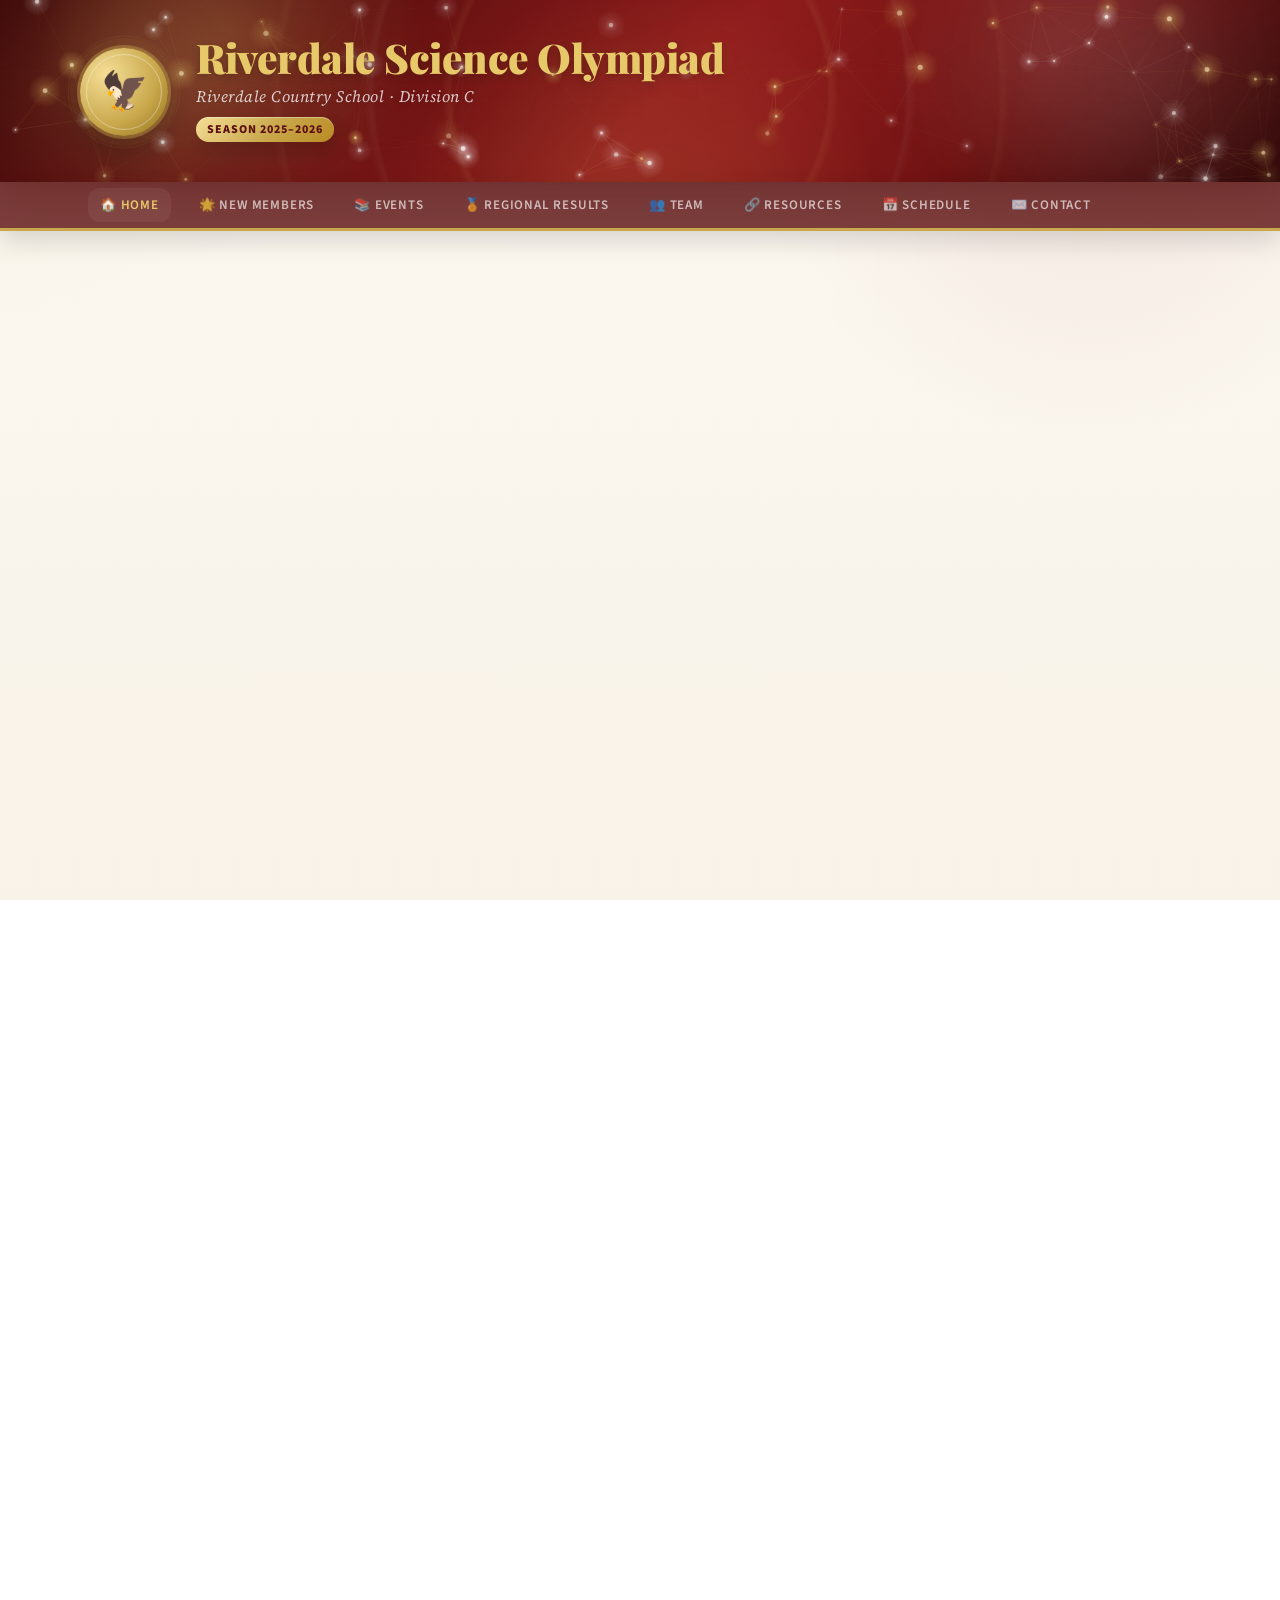
==== commit a179e8aa: "Modernization" ====
--- a/sciolyedit.html
+++ b/sciolyedit.html
@@ -1,3695 +1,12 @@
-<!DOCTYPE html>
+<!doctype html>
 <html lang="en">
 <head>
-<meta charset="UTF-8">
-<meta name="viewport" content="width=device-width, initial-scale=1.0">
-<title>Riverdale Science Olympiad 2026</title>
-<link href="https://fonts.googleapis.com/css2?family=Playfair+Display:wght@700;900&family=Source+Sans+3:wght@300;400;600;700&family=Source+Serif+4:ital,wght@0,400;0,600;1,400&display=swap" rel="stylesheet">
-<style>
-  :root {
-    --crimson: #8B1A1A;
-    --crimson-deep: #5C0F0F;
-    --crimson-light: #B22222;
-    --gold: #C9A84C;
-    --gold-light: #E8C96A;
-    --gold-pale: #F5E6C0;
-    --cream: #FBF7EF;
-    --dark: #1A0A0A;
-    --mid: #4A2020;
-    --text: #2D1A1A;
-    --text-light: #7A5050;
-    --white: #FFFFFF;
-    --shadow: rgba(90, 10, 10, 0.18);
-    --shadow-strong: rgba(90, 10, 10, 0.28);
-    --glass: rgba(255,255,255,0.08);
-    --ease-out-expo: cubic-bezier(.16,1,.3,1);
-    --ease-snappy: cubic-bezier(.22,1,.36,1);
-  }
-
-  * { margin: 0; padding: 0; box-sizing: border-box; }
-
-  html {
-    scroll-behavior: smooth;
-  }
-
-  body {
-    font-family: 'Source Sans 3', sans-serif;
-    background:
-      radial-gradient(circle at top left, rgba(201,168,76,0.08), transparent 22%),
-      radial-gradient(circle at 85% 10%, rgba(139,26,26,0.08), transparent 26%),
-      linear-gradient(180deg, #fffdf8 0%, var(--cream) 28%, #f8f2e8 100%);
-    background-attachment: fixed;
-    color: var(--text);
-    min-height: 100vh;
-    overflow-x: hidden;
-  }
-
-  body::before {
-    content: '';
-    position: fixed;
-    inset: 0;
-    pointer-events: none;
-    background:
-      linear-gradient(rgba(255,255,255,0.03), rgba(255,255,255,0.03)),
-      repeating-linear-gradient(
-        90deg,
-        transparent 0,
-        transparent 39px,
-        rgba(139,26,26,0.015) 40px
-      );
-    opacity: 0.5;
-    z-index: -1;
-  }
-
-  /* === SCROLL ANIMATIONS === */
-  .reveal {
-    opacity: 0;
-    transform: translateY(36px);
-    transition: opacity 0.85s var(--ease-snappy), transform 0.85s var(--ease-snappy), filter 0.85s var(--ease-snappy);
-    filter: blur(10px);
-  }
-  .reveal.visible {
-    opacity: 1;
-    transform: translateY(0);
-    filter: blur(0);
-  }
-  .reveal-left {
-    opacity: 0;
-    transform: translateX(-40px);
-    transition: opacity 0.85s var(--ease-snappy), transform 0.85s var(--ease-snappy), filter 0.85s var(--ease-snappy);
-    filter: blur(8px);
-  }
-  .reveal-left.visible {
-    opacity: 1;
-    transform: translateX(0);
-    filter: blur(0);
-  }
-  .reveal-right {
-    opacity: 0;
-    transform: translateX(40px);
-    transition: opacity 0.85s var(--ease-snappy), transform 0.85s var(--ease-snappy), filter 0.85s var(--ease-snappy);
-    filter: blur(8px);
-  }
-  .reveal-right.visible {
-    opacity: 1;
-    transform: translateX(0);
-    filter: blur(0);
-  }
-  .reveal-scale {
-    opacity: 0;
-    transform: scale(0.92);
-    transition: opacity 0.8s var(--ease-snappy), transform 0.8s var(--ease-snappy), filter 0.8s var(--ease-snappy);
-    filter: blur(8px);
-  }
-  .reveal-scale.visible {
-    opacity: 1;
-    transform: scale(1);
-    filter: blur(0);
-  }
-  .stagger-children > .reveal,
-  .stagger-children > .reveal-scale,
-  .stagger-children > .reveal-left,
-  .stagger-children > .reveal-right {
-    transition-delay: calc(var(--i, 0) * 85ms);
-  }
-
-  /* === GLOBAL ENHANCED INTERACTION === */
-  .lift-hover {
-    transition: transform 0.35s var(--ease-out-expo), box-shadow 0.35s var(--ease-out-expo), border-color 0.35s var(--ease-out-expo);
-    transform-style: preserve-3d;
-    will-change: transform;
-  }
-
-  .shine-surface {
-    position: relative;
-    overflow: hidden;
-    isolation: isolate;
-  }
-  .shine-surface::after {
-    content: '';
-    position: absolute;
-    inset: -120%;
-    background: linear-gradient(115deg, transparent 35%, rgba(255,255,255,0.22) 50%, transparent 65%);
-    transform: translateX(-120%) rotate(8deg);
-    transition: transform 0.95s var(--ease-out-expo);
-    pointer-events: none;
-    z-index: 1;
-  }
-  .shine-surface:hover::after {
-    transform: translateX(120%) rotate(8deg);
-  }
-
-  .ambient-orb {
-    position: absolute;
-    border-radius: 50%;
-    filter: blur(8px);
-    pointer-events: none;
-    opacity: 0.18;
-    mix-blend-mode: screen;
-  }
-
-    /* === LIVE MASTERPIECE HEADER === */
-  header#live-header {
-    position: relative;
-    overflow: hidden;
-    isolation: isolate;
-    background:
-      radial-gradient(circle at 18% 18%, rgba(232,201,106,0.22), transparent 18%),
-      radial-gradient(circle at 82% 22%, rgba(255,255,255,0.08), transparent 16%),
-      radial-gradient(circle at 50% 120%, rgba(201,168,76,0.14), transparent 35%),
-      linear-gradient(135deg, #3e0909 0%, var(--crimson-deep) 22%, var(--crimson) 52%, #6d1111 76%, #2d0505 100%);
-    box-shadow: 0 8px 32px rgba(0,0,0,0.38);
-  }
-
-  .header-bg {
-    position: absolute;
-    inset: 0;
-    pointer-events: none;
-    overflow: hidden;
-  }
-
-  .header-noise {
-    position: absolute;
-    inset: 0;
-    opacity: 0.08;
-    mix-blend-mode: soft-light;
-    background-image:
-      radial-gradient(circle at 20% 20%, rgba(255,255,255,0.4) 0 1px, transparent 1.5px),
-      radial-gradient(circle at 70% 60%, rgba(255,255,255,0.35) 0 1px, transparent 1.5px),
-      radial-gradient(circle at 40% 80%, rgba(255,255,255,0.35) 0 1px, transparent 1.5px);
-    background-size: 140px 140px, 180px 180px, 220px 220px;
-    animation: noiseDrift 18s linear infinite;
-  }
-
-  @keyframes noiseDrift {
-    0% { transform: translate3d(0, 0, 0) scale(1); }
-    50% { transform: translate3d(-20px, 14px, 0) scale(1.02); }
-    100% { transform: translate3d(0, 0, 0) scale(1); }
-  }
-
-  .header-grid {
-    position: absolute;
-    inset: 0;
-    opacity: 0.16;
-    background:
-      linear-gradient(rgba(201,168,76,0.18) 1px, transparent 1px),
-      linear-gradient(90deg, rgba(201,168,76,0.16) 1px, transparent 1px);
-    background-size: 46px 46px;
-    mask-image: linear-gradient(to bottom, rgba(0,0,0,0.95), rgba(0,0,0,0.3));
-    transform-origin: center;
-    animation:
-      gridPan 16s linear infinite,
-      gridPulse 8s ease-in-out infinite;
-  }
-
-  @keyframes gridPan {
-    0% { transform: perspective(900px) rotateX(74deg) translateY(-24px) scale(1.2); background-position: 0 0, 0 0; }
-    100% { transform: perspective(900px) rotateX(74deg) translateY(-24px) scale(1.2); background-position: 0 90px, 90px 0; }
-  }
-
-  @keyframes gridPulse {
-    0%, 100% { opacity: 0.12; }
-    50% { opacity: 0.2; }
-  }
-
-  .header-rings {
-    position: absolute;
-    inset: -20% -10%;
-    background:
-      radial-gradient(circle at 50% 50%, transparent 0 24%, rgba(232,201,106,0.14) 24.5%, transparent 25.5%),
-      radial-gradient(circle at 50% 50%, transparent 0 34%, rgba(255,255,255,0.08) 34.5%, transparent 35.5%),
-      radial-gradient(circle at 50% 50%, transparent 0 46%, rgba(232,201,106,0.08) 46.5%, transparent 47.5%);
-    opacity: 0.5;
-    animation: ringRotate 24s linear infinite;
-    transform-origin: center;
-  }
-
-  @keyframes ringRotate {
-    0% { transform: rotate(0deg) scale(1); }
-    50% { transform: rotate(180deg) scale(1.04); }
-    100% { transform: rotate(360deg) scale(1); }
-  }
-
-  .header-scan {
-    position: absolute;
-    inset: -40% -20%;
-    background:
-      linear-gradient(
-        115deg,
-        transparent 20%,
-        rgba(255,255,255,0.03) 34%,
-        rgba(255,255,255,0.18) 40%,
-        rgba(232,201,106,0.16) 46%,
-        rgba(255,255,255,0.04) 52%,
-        transparent 64%
-      );
-    transform: translateX(-60%) skewX(-18deg);
-    animation: scanSweep 7s cubic-bezier(.22,1,.36,1) infinite;
-    mix-blend-mode: screen;
-  }
-
-  @keyframes scanSweep {
-    0% { transform: translateX(-85%) skewX(-18deg); opacity: 0; }
-    10% { opacity: 1; }
-    55% { opacity: 1; }
-    100% { transform: translateX(90%) skewX(-18deg); opacity: 0; }
-  }
-
-  .header-glow {
-    position: absolute;
-    border-radius: 50%;
-    filter: blur(30px);
-    mix-blend-mode: screen;
-    opacity: 0.22;
-  }
-
-  .glow-1 {
-    width: 320px;
-    height: 320px;
-    background: radial-gradient(circle, rgba(232,201,106,0.9), transparent 68%);
-    top: -80px;
-    left: -30px;
-    animation: floatGlow1 10s ease-in-out infinite;
-  }
-
-  .glow-2 {
-    width: 380px;
-    height: 380px;
-    background: radial-gradient(circle, rgba(255,255,255,0.45), transparent 72%);
-    top: -120px;
-    right: -60px;
-    animation: floatGlow2 14s ease-in-out infinite;
-  }
-
-  .glow-3 {
-    width: 460px;
-    height: 460px;
-    background: radial-gradient(circle, rgba(178,34,34,0.9), transparent 72%);
-    bottom: -220px;
-    left: 40%;
-    animation: floatGlow3 12s ease-in-out infinite;
-  }
-
-  @keyframes floatGlow1 {
-    0%, 100% { transform: translate3d(0,0,0) scale(1); }
-    50% { transform: translate3d(30px,18px,0) scale(1.08); }
-  }
-  @keyframes floatGlow2 {
-    0%, 100% { transform: translate3d(0,0,0) scale(1); }
-    50% { transform: translate3d(-26px,20px,0) scale(1.12); }
-  }
-  @keyframes floatGlow3 {
-    0%, 100% { transform: translate3d(0,0,0) scale(1); }
-    50% { transform: translate3d(-18px,-18px,0) scale(1.06); }
-  }
-
-  .header-comet {
-    position: absolute;
-    width: 220px;
-    height: 2px;
-    background: linear-gradient(90deg, transparent, rgba(255,255,255,0.95), rgba(232,201,106,0.3), transparent);
-    filter: blur(0.5px);
-    opacity: 0;
-    transform: rotate(-18deg);
-  }
-
-  .header-comet::after {
-    content: '';
-    position: absolute;
-    right: 12px;
-    top: 50%;
-    width: 9px;
-    height: 9px;
-    transform: translateY(-50%);
-    border-radius: 50%;
-    background: radial-gradient(circle, white 0%, rgba(232,201,106,0.95) 55%, transparent 76%);
-    box-shadow: 0 0 16px rgba(255,255,255,0.6);
-  }
-
-  .comet-1 {
-    top: 26%;
-    left: -25%;
-    animation: cometFly1 11s linear infinite;
-  }
-
-  .comet-2 {
-    top: 62%;
-    left: -35%;
-    animation: cometFly2 14s linear infinite 4s;
-  }
-
-  @keyframes cometFly1 {
-    0% { transform: translateX(0) translateY(0) rotate(-18deg); opacity: 0; }
-    8% { opacity: 0.85; }
-    40% { opacity: 0.85; }
-    100% { transform: translateX(165vw) translateY(-90px) rotate(-18deg); opacity: 0; }
-  }
-
-  @keyframes cometFly2 {
-    0% { transform: translateX(0) translateY(0) rotate(-14deg); opacity: 0; }
-    10% { opacity: 0.65; }
-    42% { opacity: 0.65; }
-    100% { transform: translateX(165vw) translateY(-60px) rotate(-14deg); opacity: 0; }
-  }
-
-  #header-particles {
-    position: absolute;
-    inset: 0;
-    width: 100%;
-    height: 100%;
-    display: block;
-    opacity: 0.95;
-  }
-
-  .header-inner {
-    position: relative;
-    z-index: 3;
-    max-width: 1200px;
-    margin: 0 auto;
-    padding: 36px 40px 34px;
-    display: flex;
-    align-items: center;
-    gap: 28px;
-  }
-
-  .school-crest {
-    width: 88px;
-    height: 88px;
-    background:
-      radial-gradient(circle at 30% 30%, #f5de96, var(--gold) 58%, #8f6d16 100%);
-    border-radius: 50%;
-    display: flex;
-    align-items: center;
-    justify-content: center;
-    font-size: 38px;
-    flex-shrink: 0;
-    position: relative;
-    box-shadow:
-      0 0 0 3px rgba(201,168,76,0.42),
-      0 0 0 10px rgba(201,168,76,0.08),
-      0 16px 36px rgba(0,0,0,0.34);
-    animation:
-      crestPulseMega 4.8s ease-in-out infinite,
-      crestTilt 7s ease-in-out infinite;
-    transform-style: preserve-3d;
-  }
-
-  .school-crest::before {
-    content: '';
-    position: absolute;
-    inset: 6px;
-    border-radius: 50%;
-    border: 1px solid rgba(255,255,255,0.38);
-  }
-
-  .school-crest::after {
-    content: '';
-    position: absolute;
-    inset: -12px;
-    border-radius: 50%;
-    border: 1px solid rgba(232,201,106,0.18);
-    animation: crestHalo 4.8s ease-in-out infinite;
-  }
-
-  @keyframes crestPulseMega {
-    0%, 100% {
-      box-shadow:
-        0 0 0 3px rgba(201,168,76,0.42),
-        0 0 0 10px rgba(201,168,76,0.08),
-        0 16px 36px rgba(0,0,0,0.34);
-    }
-    50% {
-      box-shadow:
-        0 0 0 4px rgba(201,168,76,0.48),
-        0 0 0 20px rgba(201,168,76,0.06),
-        0 22px 44px rgba(0,0,0,0.4);
-    }
-  }
-
-  @keyframes crestHalo {
-    0%, 100% { transform: scale(1); opacity: 0.45; }
-    50% { transform: scale(1.12); opacity: 0.12; }
-  }
-
-  @keyframes crestTilt {
-    0%, 100% { transform: translateY(0) rotate(0deg); }
-    25% { transform: translateY(-2px) rotate(-2deg); }
-    50% { transform: translateY(0) rotate(0deg); }
-    75% { transform: translateY(-2px) rotate(2deg); }
-  }
-
-  .header-text {
-    position: relative;
-    z-index: 2;
-  }
-
-  .header-text h1 {
-    font-family: 'Playfair Display', serif;
-    font-size: 2.55rem;
-    font-weight: 900;
-    color: var(--gold-light);
-    line-height: 1.06;
-    letter-spacing: -0.5px;
-    text-shadow:
-      0 2px 8px rgba(0,0,0,0.28),
-      0 0 18px rgba(232,201,106,0.12);
-    position: relative;
-  }
-
-  .header-text h1::after {
-    content: '';
-    position: absolute;
-    inset: 0;
-    background: linear-gradient(
-      105deg,
-      transparent 0%,
-      transparent 30%,
-      rgba(255,255,255,0.2) 44%,
-      rgba(255,255,255,0.65) 48%,
-      rgba(255,255,255,0.15) 52%,
-      transparent 62%,
-      transparent 100%
-    );
-    mix-blend-mode: screen;
-    transform: translateX(-140%);
-    animation: titleShimmer 5.8s cubic-bezier(.22,1,.36,1) infinite;
-    pointer-events: none;
-  }
-
-  @keyframes titleShimmer {
-    0%, 70% { transform: translateX(-140%); }
-    100% { transform: translateX(140%); }
-  }
-
-  .header-text .subtitle {
-    font-family: 'Source Serif 4', serif;
-    font-style: italic;
-    color: rgba(255,255,255,0.78);
-    font-size: 1rem;
-    margin-top: 6px;
-    letter-spacing: 0.5px;
-    text-shadow: 0 1px 6px rgba(0,0,0,0.18);
-  }
-
-  .header-text .year-badge {
-    display: inline-block;
-    background:
-      linear-gradient(135deg, #f5de96 0%, var(--gold) 55%, #b98b24 100%);
-    color: var(--crimson-deep);
-    font-weight: 800;
-    font-size: 0.75rem;
-    padding: 4px 11px;
-    border-radius: 999px;
-    margin-top: 10px;
-    letter-spacing: 1px;
-    text-transform: uppercase;
-    box-shadow:
-      0 10px 20px rgba(0,0,0,0.16),
-      inset 0 1px 0 rgba(255,255,255,0.34);
-    position: relative;
-    overflow: hidden;
-  }
-
-  .header-text .year-badge::after {
-    content: '';
-    position: absolute;
-    inset: 0;
-    background: linear-gradient(115deg, transparent 18%, rgba(255,255,255,0.45) 48%, transparent 78%);
-    transform: translateX(-140%);
-    animation: badgeShine 4.6s cubic-bezier(.22,1,.36,1) infinite;
-  }
-
-  @keyframes badgeShine {
-    0%, 72% { transform: translateX(-140%); }
-    100% { transform: translateX(140%); }
-  }
-
-  @media (max-width: 768px) {
-    .header-inner { padding: 24px 20px; }
-    .school-crest {
-      width: 74px;
-      height: 74px;
-      font-size: 32px;
-    }
-    .header-text h1 { font-size: 2rem; }
-    .header-grid { opacity: 0.11; }
-    .header-rings { opacity: 0.28; }
-  }
-
-  /* === NAV TABS === */
-    .nav-bar {
-    background: rgba(92,15,15,0.8);
-    backdrop-filter: blur(14px) saturate(140%);
-    border-bottom: 3px solid var(--gold);
-    position: sticky;
-    top: 0;
-    z-index: 100;
-    box-shadow: 0 10px 26px rgba(0,0,0,0.14);
-  }
-  
-
-  .nav-inner {
-    max-width: 1200px;
-    margin: 0 auto;
-    padding: 0 40px;
-    display: flex;
-    gap: 0;
-    overflow-x: auto;
-    scrollbar-width: none;
-  }
-  .nav-inner::-webkit-scrollbar { display: none; }
-
-  .nav-tab {
-    padding: 14px 20px;
-    color: rgba(255,255,255,0.65);
-    font-weight: 600;
-    font-size: 0.82rem;
-    text-transform: uppercase;
-    letter-spacing: 0.8px;
-    cursor: pointer;
-    white-space: nowrap;
-    border-bottom: 3px solid transparent;
-    margin-bottom: -3px;
-    transition: color 0.25s ease, transform 0.25s ease, background 0.25s ease, border-color 0.25s ease;
-    position: relative;
-  }
-
-  .nav-tab::before {
-    content: '';
-    position: absolute;
-    inset: 6px 8px;
-    border-radius: 12px;
-    background: rgba(255,255,255,0.06);
-    opacity: 0;
-    transform: scale(0.85);
-    transition: opacity 0.3s ease, transform 0.3s ease;
-    z-index: -1;
-  }
-
-  .nav-tab:hover {
-    color: var(--gold-light);
-    transform: translateY(-1px);
-  }
-  .nav-tab:hover::before,
-  .nav-tab.active::before {
-    opacity: 1;
-    transform: scale(1);
-  }
-
-  .nav-tab.active {
-    color: var(--gold-light);
-    border-bottom-color: var(--gold);
-  }
-
-  /* === MAIN LAYOUT === */
-  .main-content {
-    max-width: 1200px;
-    margin: 0 auto;
-    padding: 40px;
-    position: relative;
-  }
-
-  /* === VIEW PANELS === */
-  .view {
-    display: none;
-    animation: viewFade 0.55s var(--ease-out-expo);
-  }
-  .view.active { display: block; }
-
-  @keyframes viewFade {
-    from { opacity: 0; transform: translateY(18px); }
-    to { opacity: 1; transform: translateY(0); }
-  }
-
-  /* === HOME PAGE === */
-  .home-hero,
-  .newcomer-hero,
-  .regional-hero {
-    background:
-      radial-gradient(circle at 15% 20%, rgba(255,255,255,0.08), transparent 20%),
-      radial-gradient(circle at 80% 30%, rgba(232,201,106,0.12), transparent 18%),
-      linear-gradient(135deg, var(--crimson-deep), var(--crimson));
-    border-radius: 18px;
-    color: white;
-    position: relative;
-    overflow: hidden;
-    box-shadow: 0 14px 40px var(--shadow);
-    isolation: isolate;
-  }
-
-  .home-hero {
-    padding: 48px;
-    margin-bottom: 36px;
-  }
-
-  .home-hero::before,
-  .newcomer-hero::before,
-  .regional-hero::before {
-    content: '';
-    position: absolute;
-    inset: 0;
-    background:
-      linear-gradient(120deg, rgba(255,255,255,0.08), transparent 35%, rgba(255,255,255,0.03)),
-      repeating-linear-gradient(
-        135deg,
-        transparent,
-        transparent 16px,
-        rgba(255,255,255,0.03) 16px,
-        rgba(255,255,255,0.03) 17px
-      );
-    opacity: 0.9;
-    animation: gradientShift 14s linear infinite;
-    z-index: -1;
-  }
-
-  @keyframes gradientShift {
-    0% { transform: translateX(0) translateY(0); }
-    50% { transform: translateX(-18px) translateY(8px); }
-    100% { transform: translateX(0) translateY(0); }
-  }
-
-  .home-hero::after {
-    content: '🏆';
-    position: absolute;
-    right: 36px;
-    bottom: -14px;
-    font-size: 126px;
-    opacity: 0.12;
-    transform: rotate(-7deg);
-    animation: heroFloat 6s ease-in-out infinite;
-  }
-
-  @keyframes heroFloat {
-    0%, 100% { transform: rotate(-7deg) translateY(0); }
-    50% { transform: rotate(-5deg) translateY(-6px); }
-  }
-
-  .home-hero h2 {
-    font-family: 'Playfair Display', serif;
-    font-size: 2.2rem;
-    color: var(--gold-light);
-    margin-bottom: 12px;
-    letter-spacing: -0.02em;
-  }
-
-  .home-hero p {
-    font-size: 1.05rem;
-    color: rgba(255,255,255,0.82);
-    max-width: 600px;
-    line-height: 1.65;
-  }
-
-  .hero-photo-frame {
-    margin-bottom: 36px;
-    border-radius: 18px;
-    overflow: hidden;
-    box-shadow: 0 14px 36px var(--shadow);
-    position: relative;
-    background: #000;
-  }
-
-  .hero-photo-frame::before {
-    content: '';
-    position: absolute;
-    inset: 0;
-    border: 1px solid rgba(255,255,255,0.15);
-    border-radius: 18px;
-    pointer-events: none;
-    z-index: 3;
-  }
-
-  .hero-photo-frame img {
-    width: 100%;
-    display: block;
-    max-height: 420px;
-    object-fit: cover;
-    object-position: center 28%;
-    transform: scale(1.04);
-    transition: transform 1.3s var(--ease-out-expo), filter 1.3s var(--ease-out-expo);
-    filter: saturate(1.02) contrast(1.03);
-  }
-
-  .hero-photo-frame:hover img {
-    transform: scale(1.09);
-    filter: saturate(1.08) contrast(1.06);
-  }
-
-  .hero-photo-caption {
-    position: absolute;
-    bottom: 0;
-    left: 0;
-    right: 0;
-    background: linear-gradient(transparent, rgba(92,15,15,0.9));
-    padding: 24px 28px 22px;
-    z-index: 2;
-  }
-
-  .hero-photo-caption span {
-    color: var(--gold-light);
-    font-family: 'Playfair Display', serif;
-    font-size: 1.1rem;
-    font-weight: 700;
-    display: inline-block;
-    transform: translateY(6px);
-    opacity: 0.92;
-    transition: transform 0.45s var(--ease-out-expo), opacity 0.45s var(--ease-out-expo);
-  }
-
-  .hero-photo-frame:hover .hero-photo-caption span {
-    transform: translateY(0);
-    opacity: 1;
-  }
-
-  .stats-row {
-    display: grid;
-    grid-template-columns: repeat(4, 1fr);
-    gap: 20px;
-    margin-bottom: 36px;
-    perspective: 1200px;
-  }
-
-  .stat-card {
-    background: linear-gradient(180deg, rgba(255,255,255,0.96), rgba(255,255,255,0.9));
-    border-radius: 14px;
-    padding: 24px;
-    text-align: center;
-    border: 1px solid rgba(201,168,76,0.22);
-    box-shadow: 0 6px 20px rgba(0,0,0,0.06);
-    transition: transform 0.35s var(--ease-out-expo), box-shadow 0.35s var(--ease-out-expo), border-color 0.35s var(--ease-out-expo);
-    position: relative;
-    overflow: hidden;
-  }
-
-  .stat-card::before {
-    content: '';
-    position: absolute;
-    inset: 0;
-    background: radial-gradient(circle at top, rgba(201,168,76,0.12), transparent 55%);
-    opacity: 0;
-    transition: opacity 0.35s ease;
-  }
-
-  .stat-card:hover {
-    border-color: var(--gold);
-    transform: translateY(-6px) scale(1.015);
-    box-shadow: 0 16px 30px var(--shadow);
-  }
-
-  .stat-card:hover::before {
-    opacity: 1;
-  }
-
-  .stat-card .number {
-    font-family: 'Playfair Display', serif;
-    font-size: 2.2rem;
-    font-weight: 900;
-    color: var(--crimson);
-  }
-
-  .stat-card .label {
-    font-size: 0.8rem;
-    font-weight: 600;
-    text-transform: uppercase;
-    letter-spacing: 0.8px;
-    color: var(--text-light);
-    margin-top: 4px;
-  }
-
-  .quick-tips,
-  .schedule-card,
-  .info-card,
-  .contact-info-box {
-    background: linear-gradient(180deg, rgba(255,255,255,0.98), rgba(255,255,255,0.93));
-    border-radius: 14px;
-    box-shadow: 0 6px 18px rgba(0,0,0,0.06);
-    position: relative;
-    overflow: hidden;
-  }
-
-  .quick-tips {
-    padding: 28px 32px;
-    border-left: 5px solid var(--gold);
-  }
-
-  .quick-tips::before,
-  .schedule-card::before,
-  .info-card::before,
-  .contact-info-box::before {
-    content: '';
-    position: absolute;
-    inset: 0;
-    background: linear-gradient(135deg, rgba(201,168,76,0.05), transparent 35%);
-    pointer-events: none;
-  }
-
-  .quick-tips h3 {
-    font-family: 'Playfair Display', serif;
-    color: var(--crimson);
-    font-size: 1.3rem;
-    margin-bottom: 16px;
-  }
-
-  .tip-grid {
-    display: grid;
-    grid-template-columns: 1fr 1fr;
-    gap: 12px;
-  }
-
-  .tip-item {
-    display: flex;
-    align-items: flex-start;
-    gap: 10px;
-    font-size: 0.93rem;
-    color: var(--text);
-    transition: transform 0.25s ease, color 0.25s ease;
-  }
-
-  .tip-item:hover {
-    transform: translateX(4px);
-    color: var(--crimson-deep);
-  }
-
-  .tip-icon {
-    font-size: 1.1rem;
-    flex-shrink: 0;
-    margin-top: 1px;
-    transition: transform 0.25s ease;
-  }
-
-  .tip-item:hover .tip-icon {
-    transform: scale(1.12) rotate(-4deg);
-  }
-
-  /* === SECTION TITLES === */
-  .section-title {
-    font-family: 'Playfair Display', serif;
-    font-size: 1.8rem;
-    font-weight: 700;
-    color: var(--crimson);
-    margin-bottom: 6px;
-    position: relative;
-    display: inline-block;
-  }
-
-  .section-title::after {
-    content: '';
-    display: block;
-    width: 64%;
-    height: 3px;
-    margin-top: 8px;
-    background: linear-gradient(90deg, var(--gold), transparent);
-    border-radius: 999px;
-  }
-
-  .section-subtitle {
-    color: var(--text-light);
-    font-size: 0.93rem;
-    margin-bottom: 28px;
-  }
-
-  /* === FILTER ROW === */
-  .filter-row {
-    display: flex;
-    gap: 10px;
-    margin-bottom: 24px;
-    flex-wrap: wrap;
-    align-items: center;
-  }
-
-  .filter-btn,
-  .team-toggle-btn {
-    padding: 8px 16px;
-    border-radius: 999px;
-    border: 2px solid #ddd;
-    background: rgba(255,255,255,0.92);
-    color: var(--text-light);
-    font-size: 0.82rem;
-    font-weight: 700;
-    cursor: pointer;
-    transition: all 0.28s var(--ease-snappy);
-    text-transform: uppercase;
-    letter-spacing: 0.6px;
-    position: relative;
-    overflow: hidden;
-  }
-
-  .filter-btn::before,
-  .team-toggle-btn::before {
-    content: '';
-    position: absolute;
-    inset: 0;
-    background: linear-gradient(135deg, rgba(139,26,26,0.12), rgba(201,168,76,0.14));
-    opacity: 0;
-    transition: opacity 0.28s ease;
-  }
-
-  .filter-btn:hover,
-  .filter-btn.active,
-  .team-toggle-btn:hover:not(.active),
-  .team-toggle-btn.active {
-    transform: translateY(-2px);
-  }
-
-  .filter-btn:hover::before,
-  .filter-btn.active::before,
-  .team-toggle-btn:hover:not(.active)::before {
-    opacity: 1;
-  }
-
-  .filter-btn:hover, .filter-btn.active {
-    border-color: var(--crimson);
-    background: var(--crimson);
-    color: white;
-    box-shadow: 0 10px 22px rgba(139,26,26,0.16);
-  }
-
-  .search-bar {
-    flex: 1;
-    max-width: 280px;
-    padding: 10px 16px;
-    border-radius: 999px;
-    border: 2px solid #ddd;
-    background: rgba(255,255,255,0.92);
-    font-family: 'Source Sans 3', sans-serif;
-    font-size: 0.9rem;
-    outline: none;
-    transition: border-color 0.25s ease, box-shadow 0.25s ease, transform 0.25s ease;
-  }
-
-  .search-bar:focus {
-    border-color: var(--crimson);
-    box-shadow: 0 0 0 4px rgba(139,26,26,0.08);
-    transform: translateY(-1px);
-  }
-
-  /* === EVENTS GRID === */
-  .events-grid,
-  .resources-grid,
-  .contact-grid,
-  .roster-grid {
-    perspective: 1400px;
-  }
-
-  .events-grid {
-    display: grid;
-    grid-template-columns: repeat(auto-fill, minmax(280px, 1fr));
-    gap: 20px;
-  }
-
-  .event-card,
-  .result-card,
-  .resource-card,
-  .contact-card,
-  .roster-card {
-    background: linear-gradient(180deg, rgba(255,255,255,0.98), rgba(255,255,255,0.93));
-    border-radius: 16px;
-    cursor: pointer;
-    border: 1px solid rgba(139,26,26,0.08);
-    box-shadow: 0 6px 18px rgba(0,0,0,0.06);
-    transition: transform 0.35s var(--ease-out-expo), box-shadow 0.35s var(--ease-out-expo), border-color 0.35s var(--ease-out-expo), background 0.35s var(--ease-out-expo);
-    position: relative;
-    overflow: hidden;
-    transform-style: preserve-3d;
-    will-change: transform;
-  }
-
-  .event-card {
-    padding: 24px;
-  }
-
-  .event-card::before,
-  .result-card::before,
-  .resource-card::before,
-  .contact-card::before,
-  .roster-card::before {
-    content: '';
-    position: absolute;
-    top: 0; left: 0; right: 0;
-    height: 4px;
-    background: linear-gradient(90deg, var(--crimson), var(--gold));
-    transform: scaleX(0);
-    transform-origin: left;
-    transition: transform 0.35s var(--ease-snappy);
-  }
-
-  .event-card::after,
-  .result-card::after,
-  .resource-card::after,
-  .contact-card::after,
-  .roster-card::after {
-    content: '';
-    position: absolute;
-    inset: 0;
-    background: radial-gradient(circle at var(--mx, 50%) var(--my, 50%), rgba(201,168,76,0.14), transparent 38%);
-    opacity: 0;
-    transition: opacity 0.3s ease;
-    pointer-events: none;
-  }
-
-  .event-card:hover,
-  .result-card:hover,
-  .resource-card:hover,
-  .contact-card:hover,
-  .roster-card:hover {
-    border-color: rgba(178,34,34,0.26);
-    transform: translateY(-8px) rotateX(3deg) rotateY(-3deg);
-    box-shadow: 0 18px 36px var(--shadow-strong);
-  }
-
-  .event-card:hover::before,
-  .result-card:hover::before,
-  .resource-card:hover::before,
-  .contact-card:hover::before,
-  .roster-card:hover::before {
-    transform: scaleX(1);
-  }
-
-  .event-card:hover::after,
-  .result-card:hover::after,
-  .resource-card:hover::after,
-  .contact-card:hover::after,
-  .roster-card:hover::after {
-    opacity: 1;
-  }
-
-  .event-card-top,
-  .result-card-top {
-    display: flex;
-    align-items: flex-start;
-    gap: 14px;
-    margin-bottom: 12px;
-    position: relative;
-    z-index: 1;
-  }
-
-  .event-icon {
-    width: 48px;
-    height: 48px;
-    border-radius: 14px;
-    display: flex;
-    align-items: center;
-    justify-content: center;
-    font-size: 22px;
-    flex-shrink: 0;
-    transition: transform 0.35s var(--ease-out-expo), box-shadow 0.35s var(--ease-out-expo);
-    box-shadow: inset 0 1px 0 rgba(255,255,255,0.45);
-  }
-
-  .event-card:hover .event-icon,
-  .result-card:hover .event-icon {
-    transform: translateY(-2px) scale(1.08) rotate(-4deg);
-    box-shadow: 0 10px 22px rgba(0,0,0,0.12);
-  }
-
-  .icon-study { background: linear-gradient(135deg, #FFF2F0, #FDE2DF); }
-  .icon-build { background: linear-gradient(135deg, #F2FFF5, #DCFCE7); }
-  .icon-lab   { background: linear-gradient(135deg, #EFF7FF, #DBEAFE); }
-
-  .event-card h3,
-  .result-card h3 {
-    font-family: 'Playfair Display', serif;
-    font-size: 1.05rem;
-    color: var(--crimson-deep);
-    line-height: 1.25;
-    margin-bottom: 4px;
-  }
-
-  .event-type-badge {
-    display: inline-block;
-    font-size: 0.7rem;
-    font-weight: 700;
-    text-transform: uppercase;
-    letter-spacing: 0.8px;
-    padding: 3px 8px;
-    border-radius: 10px;
-    transition: transform 0.25s ease;
-  }
-
-  .event-card:hover .event-type-badge,
-  .result-card:hover .event-type-badge {
-    transform: translateY(-1px);
-  }
-
-  .badge-study { background: #FEE2E2; color: #991B1B; }
-  .badge-build { background: #DCFCE7; color: #166534; }
-  .badge-lab   { background: #DBEAFE; color: #1E40AF; }
-
-  .event-desc {
-    font-size: 0.88rem;
-    color: var(--text-light);
-    line-height: 1.5;
-    display: -webkit-box;
-    -webkit-line-clamp: 2;
-    -webkit-box-orient: vertical;
-    overflow: hidden;
-    position: relative;
-    z-index: 1;
-  }
-
-  /* === EVENT MODAL === */
-  .modal-overlay {
-    position: fixed;
-    inset: 0;
-    background: rgba(11, 4, 4, 0.58);
-    backdrop-filter: blur(10px) saturate(115%);
-    z-index: 1000;
-    display: flex;
-    align-items: center;
-    justify-content: center;
-    padding: 20px;
-    animation: fadeIn 0.26s ease;
-  }
-
-  @keyframes fadeIn { from { opacity: 0; } to { opacity: 1; } }
-  @keyframes slideUp {
-    from { opacity: 0; transform: translateY(36px) scale(0.97); }
-    to { opacity: 1; transform: translateY(0) scale(1); }
-  }
-
-  .modal {
-    background: linear-gradient(180deg, #fffaf2, var(--cream));
-    border-radius: 22px;
-    max-width: 760px;
-    width: 100%;
-    max-height: 88vh;
-    overflow-y: auto;
-    box-shadow: 0 28px 72px rgba(0,0,0,0.42);
-    animation: slideUp 0.36s var(--ease-out-expo);
-    border: 1px solid rgba(255,255,255,0.18);
-  }
-
-  .modal-header {
-    background:
-      radial-gradient(circle at 85% 20%, rgba(232,201,106,0.18), transparent 20%),
-      linear-gradient(135deg, var(--crimson-deep), var(--crimson));
-    padding: 28px 32px;
-    border-radius: 22px 22px 0 0;
-    position: relative;
-    overflow: hidden;
-  }
-
-  .modal-header::before {
-    content: '';
-    position: absolute;
-    inset: 0;
-    background:
-      linear-gradient(120deg, rgba(255,255,255,0.1), transparent 35%),
-      repeating-linear-gradient(
-        135deg,
-        transparent,
-        transparent 16px,
-        rgba(255,255,255,0.04) 16px,
-        rgba(255,255,255,0.04) 17px
-      );
-  }
-
-  .modal-header .modal-type {
-    font-size: 0.75rem;
-    font-weight: 700;
-    text-transform: uppercase;
-    letter-spacing: 1px;
-    color: var(--gold-light);
-    opacity: 0.9;
-    margin-bottom: 6px;
-    position: relative;
-    z-index: 1;
-  }
-
-  .modal-header h2 {
-    font-family: 'Playfair Display', serif;
-    font-size: 1.9rem;
-    color: white;
-    position: relative;
-    z-index: 1;
-  }
-
-  .modal-close {
-    position: absolute;
-    top: 20px;
-    right: 24px;
-    background: rgba(255,255,255,0.16);
-    border: none;
-    color: white;
-    width: 38px;
-    height: 38px;
-    border-radius: 50%;
-    cursor: pointer;
-    font-size: 1.1rem;
-    display: flex;
-    align-items: center;
-    justify-content: center;
-    transition: background 0.22s ease, transform 0.22s ease;
-    z-index: 2;
-  }
-
-  .modal-close:hover {
-    background: rgba(255,255,255,0.32);
-    transform: rotate(90deg) scale(1.05);
-  }
-
-  .modal-body {
-    padding: 28px 32px;
-  }
-
-  .modal-section {
-    margin-bottom: 24px;
-    animation: sectionSlideIn 0.5s var(--ease-out-expo);
-  }
-
-  @keyframes sectionSlideIn {
-    from { opacity: 0; transform: translateY(12px); }
-    to { opacity: 1; transform: translateY(0); }
-  }
-
-  .modal-section h3 {
-    font-family: 'Playfair Display', serif;
-    color: var(--crimson);
-    font-size: 1.1rem;
-    margin-bottom: 10px;
-    padding-bottom: 6px;
-    border-bottom: 2px solid var(--gold-pale);
-  }
-
-  .modal-section p, .modal-section li {
-    font-family: 'Source Serif 4', serif;
-    font-size: 0.95rem;
-    color: var(--text);
-    line-height: 1.7;
-  }
-
-  .modal-section ul {
-    padding-left: 20px;
-  }
-
-  .modal-section ul li {
-    margin-bottom: 5px;
-  }
-
-  .modal-links {
-    display: flex;
-    gap: 12px;
-    flex-wrap: wrap;
-    margin-top: 8px;
-  }
-
-  .modal-link,
-  .resource-link,
-  .contact-email-btn {
-    display: inline-flex;
-    align-items: center;
-    gap: 8px;
-    padding: 10px 18px;
-    border-radius: 10px;
-    text-decoration: none;
-    font-weight: 700;
-    font-size: 0.88rem;
-    transition: transform 0.28s var(--ease-snappy), box-shadow 0.28s var(--ease-snappy), background 0.28s var(--ease-snappy), border-color 0.28s var(--ease-snappy);
-    position: relative;
-    overflow: hidden;
-  }
-
-  .modal-link::before,
-  .resource-link::before,
-  .contact-email-btn::before {
-    content: '';
-    position: absolute;
-    inset: 0;
-    background: linear-gradient(115deg, transparent 20%, rgba(255,255,255,0.18) 50%, transparent 80%);
-    transform: translateX(-120%);
-    transition: transform 0.8s var(--ease-out-expo);
-  }
-
-  .modal-link:hover::before,
-  .resource-link:hover::before,
-  .contact-email-btn:hover::before {
-    transform: translateX(120%);
-  }
-
-  .link-primary {
-    background: linear-gradient(135deg, var(--crimson), #a61f1f);
-    color: white;
-    box-shadow: 0 10px 22px rgba(139,26,26,0.18);
-  }
-
-  .link-primary:hover {
-    background: var(--crimson-deep);
-    transform: translateY(-2px);
-  }
-
-  .link-secondary {
-    background: white;
-    color: var(--crimson);
-    border: 2px solid var(--crimson);
-  }
-
-  .link-secondary:hover {
-    background: var(--gold-pale);
-    transform: translateY(-2px);
-  }
-
-  .tip-box {
-    background: linear-gradient(180deg, #fff4d9, var(--gold-pale));
-    border-left: 4px solid var(--gold);
-    border-radius: 0 10px 10px 0;
-    padding: 14px 18px;
-    font-size: 0.92rem;
-    line-height: 1.6;
-    color: var(--mid);
-    box-shadow: inset 0 1px 0 rgba(255,255,255,0.3);
-  }
-
-  .tip-box strong { color: var(--crimson-deep); }
-
-  /* === RESOURCES PAGE === */
-  .resources-grid {
-    display: grid;
-    grid-template-columns: repeat(auto-fill, minmax(320px, 1fr));
-    gap: 22px;
-  }
-
-  .resource-card {
-    padding: 26px;
-    border-top: none;
-  }
-
-  .resource-card h3 {
-    font-family: 'Playfair Display', serif;
-    color: var(--crimson);
-    font-size: 1.1rem;
-    margin-bottom: 8px;
-    position: relative;
-    z-index: 1;
-  }
-
-  .resource-card p {
-    font-size: 0.9rem;
-    color: var(--text-light);
-    line-height: 1.55;
-    margin-bottom: 16px;
-    position: relative;
-    z-index: 1;
-  }
-
-  .resource-link {
-    background: linear-gradient(135deg, var(--crimson), #a31d1d);
-    color: white;
-    box-shadow: 0 10px 20px rgba(139,26,26,0.16);
-  }
-
-  .resource-link:hover { background: var(--crimson-deep); transform: translateY(-2px); }
-
-  /* === SCHEDULE PAGE === */
-  .schedule-card {
-    padding: 28px 32px;
-    margin-bottom: 20px;
-  }
-
-  .schedule-card h3 {
-    font-family: 'Playfair Display', serif;
-    color: var(--crimson);
-    font-size: 1.25rem;
-    margin-bottom: 16px;
-  }
-
-  .timeline {
-    display: flex;
-    flex-direction: column;
-    gap: 0;
-    position: relative;
-  }
-
-  .timeline-item {
-    display: flex;
-    gap: 20px;
-    padding: 14px 0;
-    border-bottom: 1px solid #f0e8e8;
-    align-items: flex-start;
-    transition: transform 0.25s ease, background 0.25s ease;
-  }
-
-  .timeline-item:hover {
-    transform: translateX(4px);
-    background: linear-gradient(90deg, rgba(201,168,76,0.06), transparent 60%);
-  }
-
-  .timeline-item:last-child { border-bottom: none; }
-
-  .timeline-date {
-    min-width: 110px;
-    font-weight: 700;
-    color: var(--crimson);
-    font-size: 0.88rem;
-    text-transform: uppercase;
-    letter-spacing: 0.5px;
-    padding-top: 2px;
-  }
-
-  .timeline-content {
-    flex: 1;
-    font-size: 0.93rem;
-    line-height: 1.55;
-    color: var(--text);
-  }
-
-  .timeline-dot {
-    width: 10px;
-    height: 10px;
-    background: var(--gold);
-    border-radius: 50%;
-    margin-top: 5px;
-    flex-shrink: 0;
-    box-shadow: 0 0 0 0 rgba(201,168,76,0.35);
-    animation: pulseDot 2.8s ease-in-out infinite;
-  }
-
-  @keyframes pulseDot {
-    0%, 100% { box-shadow: 0 0 0 0 rgba(201,168,76,0.28); }
-    50% { box-shadow: 0 0 0 8px rgba(201,168,76,0); }
-  }
-
-  /* === CONTACT PAGE === */
-  .contact-grid {
-    display: grid;
-    grid-template-columns: repeat(auto-fill, minmax(280px, 1fr));
-    gap: 22px;
-    margin-bottom: 32px;
-  }
-
-  .contact-card {
-    padding: 28px 24px;
-    text-align: center;
-  }
-
-  .contact-avatar {
-    width: 68px;
-    height: 68px;
-    border-radius: 50%;
-    background: linear-gradient(135deg, var(--crimson-deep), var(--crimson));
-    color: white;
-    font-family: 'Playfair Display', serif;
-    font-size: 1.5rem;
-    font-weight: 700;
-    display: flex;
-    align-items: center;
-    justify-content: center;
-    margin: 0 auto 16px;
-    box-shadow: 0 8px 18px var(--shadow);
-    transition: transform 0.35s var(--ease-out-expo), box-shadow 0.35s var(--ease-out-expo);
-    position: relative;
-    z-index: 1;
-  }
-
-  .contact-card:hover .contact-avatar {
-    transform: translateY(-4px) scale(1.06);
-    box-shadow: 0 16px 28px var(--shadow);
-  }
-
-  .contact-card h3 {
-    font-family: 'Playfair Display', serif;
-    color: var(--crimson-deep);
-    font-size: 1.1rem;
-    margin-bottom: 4px;
-    position: relative;
-    z-index: 1;
-  }
-
-  .contact-role {
-    font-size: 0.8rem;
-    font-weight: 700;
-    text-transform: uppercase;
-    letter-spacing: 0.8px;
-    color: var(--text-light);
-    margin-bottom: 16px;
-    position: relative;
-    z-index: 1;
-  }
-
-  .contact-email-btn {
-    background: linear-gradient(135deg, var(--crimson), #a31d1d);
-    color: white;
-    word-break: break-all;
-    box-shadow: 0 10px 22px rgba(139,26,26,0.15);
-  }
-
-  .contact-email-btn:hover {
-    background: var(--crimson-deep);
-    transform: translateY(-2px);
-  }
-
-  .contact-info-box {
-    padding: 26px 32px;
-    border-left: 5px solid var(--gold);
-    margin-top: 8px;
-  }
-
-  .contact-info-box h3 {
-    font-family: 'Playfair Display', serif;
-    color: var(--crimson);
-    font-size: 1.2rem;
-    margin-bottom: 12px;
-  }
-
-  .contact-info-box p {
-    font-size: 0.93rem;
-    line-height: 1.65;
-    color: var(--text);
-  }
-
-  /* === REGIONAL RESULTS PAGE === */
-  .regional-hero {
-    padding: 36px 40px;
-    margin-bottom: 28px;
-  }
-
-  .regional-hero::after {
-    content: '🏅';
-    position: absolute;
-    right: 30px;
-    bottom: -5px;
-    font-size: 100px;
-    opacity: 0.12;
-    animation: heroFloat 6.5s ease-in-out infinite;
-  }
-
-  .regional-hero h2 {
-    font-family: 'Playfair Display', serif;
-    font-size: 1.8rem;
-    color: var(--gold-light);
-    margin-bottom: 8px;
-  }
-
-  .regional-hero p {
-    font-size: 0.95rem;
-    color: rgba(255,255,255,0.82);
-    max-width: 650px;
-    line-height: 1.6;
-  }
-
-  .regional-meta {
-    display: flex;
-    gap: 24px;
-    margin-top: 16px;
-    flex-wrap: wrap;
-  }
-
-  .regional-meta-item {
-    display: flex;
-    align-items: center;
-    gap: 8px;
-    font-size: 0.88rem;
-    color: rgba(255,255,255,0.9);
-    font-weight: 600;
-    background: rgba(255,255,255,0.08);
-    padding: 8px 12px;
-    border-radius: 999px;
-    backdrop-filter: blur(6px);
-  }
-
-  .regional-meta-item span.meta-icon {
-    font-size: 1.1rem;
-  }
-
-  .overall-standing {
-    display: grid;
-    grid-template-columns: repeat(3, 1fr);
-    gap: 18px;
-    margin-bottom: 32px;
-  }
-
-  .standing-card {
-    background: linear-gradient(180deg, rgba(255,255,255,0.98), rgba(255,255,255,0.92));
-    border-radius: 14px;
-    padding: 22px;
-    text-align: center;
-    box-shadow: 0 6px 18px rgba(0,0,0,0.06);
-    border-bottom: 3px solid var(--gold);
-    transition: transform 0.35s var(--ease-out-expo), box-shadow 0.35s var(--ease-out-expo);
-  }
-
-  .standing-card:hover {
-    transform: translateY(-6px);
-    box-shadow: 0 16px 28px var(--shadow);
-  }
-
-  .standing-card .standing-val {
-    font-family: 'Playfair Display', serif;
-    font-size: 2.4rem;
-    font-weight: 900;
-    color: var(--crimson);
-  }
-
-  .standing-card .standing-label {
-    font-size: 0.8rem;
-    font-weight: 600;
-    text-transform: uppercase;
-    letter-spacing: 0.8px;
-    color: var(--text-light);
-    margin-top: 4px;
-  }
-
-  /* Team toggle for results */
-  .team-toggle {
-    display: flex;
-    gap: 0;
-    margin-bottom: 20px;
-    background: rgba(255,255,255,0.92);
-    border-radius: 999px;
-    overflow: hidden;
-    box-shadow: 0 6px 16px rgba(0,0,0,0.06);
-    width: fit-content;
-    border: 1px solid rgba(139,26,26,0.08);
-  }
-  .team-toggle-btn {
-    padding: 10px 24px;
-    border: none;
-    background: transparent;
-  }
-  .team-toggle-btn.active {
-    background: var(--crimson);
-    color: white;
-    box-shadow: 0 10px 18px rgba(139,26,26,0.15);
-  }
-  .team-toggle-btn:hover:not(.active) {
-    background: var(--gold-pale);
-    color: var(--crimson);
-  }
-
-  .result-card {
-    padding: 24px;
-  }
-
-  .result-placement {
-    display: flex;
-    align-items: center;
-    gap: 10px;
-    margin-top: 8px;
-    position: relative;
-    z-index: 1;
-  }
-
-  .placement-badge {
-    font-family: 'Playfair Display', serif;
-    font-weight: 900;
-    font-size: 1.4rem;
-    color: var(--crimson);
-    background: #FEF3F2;
-    width: 48px;
-    height: 48px;
-    border-radius: 50%;
-    display: flex;
-    align-items: center;
-    justify-content: center;
-    flex-shrink: 0;
-    transition: transform 0.3s var(--ease-out-expo), box-shadow 0.3s var(--ease-out-expo);
-  }
-
-  .result-card:hover .placement-badge {
-    transform: scale(1.08) translateY(-2px);
-    box-shadow: 0 12px 22px rgba(0,0,0,0.12);
-  }
-
-  .placement-badge.top3 {
-    background: linear-gradient(135deg, #fff4d2, var(--gold-pale));
-    color: var(--crimson-deep);
-  }
-
-  .placement-badge.top10 {
-    background: #FEF3F2;
-    color: var(--crimson);
-  }
-
-  .placement-badge.noplace {
-    background: #f5f0f0;
-    color: var(--text-light);
-    font-size: 1.1rem;
-  }
-
-  .placement-text {
-    font-size: 0.85rem;
-    color: var(--text-light);
-    line-height: 1.4;
-  }
-
-  .placement-text strong {
-    color: var(--text);
-  }
-
-  .result-standings-table {
-    width: 100%;
-    border-collapse: collapse;
-    margin-top: 10px;
-    border-radius: 10px;
-    overflow: hidden;
-  }
-
-  .result-standings-table th {
-    text-align: left;
-    font-size: 0.78rem;
-    text-transform: uppercase;
-    letter-spacing: 0.6px;
-    color: var(--text-light);
-    padding: 8px 12px;
-    border-bottom: 2px solid var(--gold-pale);
-    background: rgba(201,168,76,0.08);
-  }
-
-  .result-standings-table td {
-    padding: 10px 12px;
-    font-size: 0.93rem;
-    border-bottom: 1px solid #f0e8e8;
-    color: var(--text);
-  }
-
-  .result-standings-table tr {
-    transition: background 0.2s ease;
-  }
-
-  .result-standings-table tr:hover {
-    background: rgba(201,168,76,0.06);
-  }
-
-  .result-standings-table tr.riverdale-row {
-    background: var(--gold-pale);
-    font-weight: 700;
-  }
-
-  .result-standings-table tr.riverdale-row td {
-    color: var(--crimson-deep);
-  }
-
-  .team-member-chips {
-    display: flex;
-    gap: 8px;
-    flex-wrap: wrap;
-    margin-top: 8px;
-  }
-
-  .team-chip {
-    display: inline-flex;
-    align-items: center;
-    gap: 6px;
-    background: var(--gold-pale);
-    color: var(--crimson-deep);
-    padding: 6px 14px;
-    border-radius: 20px;
-    font-size: 0.85rem;
-    font-weight: 600;
-    transition: transform 0.22s ease, box-shadow 0.22s ease;
-  }
-
-  .team-chip:hover {
-    transform: translateY(-2px);
-    box-shadow: 0 8px 14px rgba(0,0,0,0.08);
-  }
-
-  /* === TEAM ROSTER PAGE === */
-  .roster-grid {
-    display: grid;
-    grid-template-columns: repeat(auto-fill, minmax(260px, 1fr));
-    gap: 20px;
-  }
-
-  .roster-card {
-    padding: 24px;
-  }
-
-  .roster-card h3 {
-    font-family: 'Playfair Display', serif;
-    color: var(--crimson-deep);
-    font-size: 1.1rem;
-    margin-bottom: 4px;
-    position: relative;
-    z-index: 1;
-  }
-
-  .roster-role {
-    font-size: 0.78rem;
-    font-weight: 700;
-    text-transform: uppercase;
-    letter-spacing: 0.7px;
-    color: var(--gold);
-    margin-bottom: 12px;
-    position: relative;
-    z-index: 1;
-  }
-
-  .roster-events {
-    display: flex;
-    flex-wrap: wrap;
-    gap: 6px;
-    position: relative;
-    z-index: 1;
-  }
-
-  .roster-event-tag {
-    font-size: 0.78rem;
-    background: #FEF3F2;
-    color: var(--crimson);
-    padding: 4px 10px;
-    border-radius: 10px;
-    font-weight: 600;
-    transition: transform 0.2s ease, background 0.2s ease;
-  }
-
-  .roster-event-tag:hover {
-    transform: translateY(-2px);
-    background: #fbd6d1;
-  }
-
-  .roster-team-label {
-    display: inline-block;
-    font-size: 0.68rem;
-    font-weight: 700;
-    text-transform: uppercase;
-    letter-spacing: 0.8px;
-    padding: 3px 8px;
-    border-radius: 8px;
-    margin-bottom: 8px;
-    position: relative;
-    z-index: 1;
-  }
-  .roster-team-a { background: var(--crimson); color: white; }
-  .roster-team-b { background: var(--gold); color: var(--crimson-deep); }
-
-  /* === NEWCOMER PAGE === */
-  .newcomer-hero {
-    padding: 48px;
-    margin-bottom: 36px;
-  }
-  .newcomer-hero::after {
-    content: '🔬';
-    position: absolute;
-    right: 40px;
-    bottom: -10px;
-    font-size: 120px;
-    opacity: 0.12;
-    animation: heroFloat 6.8s ease-in-out infinite;
-  }
-  .newcomer-hero h2 {
-    font-family: 'Playfair Display', serif;
-    font-size: 2.2rem;
-    color: var(--gold-light);
-    margin-bottom: 12px;
-  }
-  .newcomer-hero p {
-    font-size: 1.05rem;
-    color: rgba(255,255,255,0.82);
-    max-width: 640px;
-    line-height: 1.65;
-  }
-
-  .info-card {
-    padding: 28px 32px;
-    margin-bottom: 22px;
-    border-left: 5px solid var(--crimson);
-    transition: transform 0.35s var(--ease-out-expo), box-shadow 0.35s var(--ease-out-expo);
-  }
-  .info-card:hover {
-    transform: translateY(-4px);
-    box-shadow: 0 14px 28px var(--shadow);
-  }
-  .info-card h3 {
-    font-family: 'Playfair Display', serif;
-    color: var(--crimson);
-    font-size: 1.25rem;
-    margin-bottom: 12px;
-  }
-  .info-card p, .info-card li {
-    font-size: 0.93rem;
-    line-height: 1.65;
-    color: var(--text);
-  }
-  .info-card ul {
-    padding-left: 20px;
-    margin-top: 8px;
-  }
-  .info-card ul li { margin-bottom: 6px; }
-  .info-card.gold-border { border-left-color: var(--gold); }
-
-  .comp-day-timeline {
-    position: relative;
-    padding-left: 28px;
-  }
-  .comp-day-timeline::before {
-    content: '';
-    position: absolute;
-    left: 8px;
-    top: 0;
-    bottom: 0;
-    width: 3px;
-    background: linear-gradient(to bottom, var(--crimson), var(--gold));
-    border-radius: 2px;
-  }
-  .comp-day-item {
-    position: relative;
-    padding: 12px 0 12px 12px;
-    transition: transform 0.22s ease;
-  }
-  .comp-day-item:hover {
-    transform: translateX(4px);
-  }
-  .comp-day-item::before {
-    content: '';
-    position: absolute;
-    left: -24px;
-    top: 18px;
-    width: 12px;
-    height: 12px;
-    background: var(--gold);
-    border-radius: 50%;
-    border: 3px solid var(--cream);
-    box-shadow: 0 0 0 2px var(--crimson);
-    animation: pulseDot 2.8s ease-in-out infinite;
-  }
-  .comp-day-time {
-    font-weight: 700;
-    color: var(--crimson);
-    font-size: 0.85rem;
-    text-transform: uppercase;
-    letter-spacing: 0.4px;
-  }
-  .comp-day-desc {
-    font-size: 0.93rem;
-    color: var(--text);
-    line-height: 1.55;
-    margin-top: 2px;
-  }
-
-  /* === RESPONSIVE === */
-  @media (max-width: 768px) {
-    .main-content { padding: 24px 20px; }
-    .header-inner { padding: 22px 20px; }
-    .nav-inner { padding: 0 16px; }
-    .stats-row { grid-template-columns: repeat(2, 1fr); }
-    .tip-grid { grid-template-columns: 1fr; }
-    .home-hero { padding: 28px; }
-    .modal-body { padding: 20px; }
-    .modal-header { padding: 22px 20px; }
-    .overall-standing { grid-template-columns: 1fr 1fr; }
-    .regional-hero { padding: 24px; }
-    .nav-tab { padding: 12px 14px; font-size: 0.75rem; }
-    .newcomer-hero { padding: 28px; }
-    .event-card:hover,
-    .result-card:hover,
-    .resource-card:hover,
-    .contact-card:hover,
-    .roster-card:hover {
-      transform: translateY(-5px);
-    }
-  }
-
-  @media (prefers-reduced-motion: reduce) {
-    *,
-    *::before,
-    *::after {
-      animation: none !important;
-      transition-duration: 0.01ms !important;
-      scroll-behavior: auto !important;
-    }
-
-    .reveal, .reveal-left, .reveal-right, .reveal-scale {
-      opacity: 1 !important;
-      transform: none !important;
-      filter: none !important;
-    }
-  }
-
-  .hidden { display: none !important; }
-
-  .modal::-webkit-scrollbar { width: 6px; }
-  .modal::-webkit-scrollbar-track { background: transparent; }
-  .modal::-webkit-scrollbar-thumb { background: var(--crimson-light); border-radius: 3px; }
-</style>
+  <meta charset="utf-8">
+  <meta http-equiv="refresh" content="0; url=index.html">
+  <title>Riverdale Science Olympiad</title>
+  <link rel="canonical" href="index.html">
 </head>
 <body>
-
-<header id="live-header">
-  <div class="header-bg">
-    <div class="header-noise"></div>
-    <div class="header-grid"></div>
-    <div class="header-rings"></div>
-    <div class="header-scan"></div>
-    <div class="header-glow glow-1"></div>
-    <div class="header-glow glow-2"></div>
-    <div class="header-glow glow-3"></div>
-    <div class="header-comet comet-1"></div>
-    <div class="header-comet comet-2"></div>
-    <canvas id="header-particles"></canvas>
-  </div>
-
-  <div class="header-inner">
-    <div class="school-crest">🦅</div>
-    <div class="header-text">
-      <h1>Riverdale Science Olympiad</h1>
-      <div class="subtitle">Riverdale Country School · Division C</div>
-      <span class="year-badge">Season 2025–2026</span>
-    </div>
-  </div>
-</header>
-
-<nav class="nav-bar">
-  <div class="nav-inner">
-    <div class="nav-tab active" onclick="showView('home', this)">🏠 Home</div>
-    <div class="nav-tab" onclick="showView('newcomer', this)">🌟 New Members</div>
-    <div class="nav-tab" onclick="showView('events', this)">📚 Events</div>
-    <div class="nav-tab" onclick="showView('regional', this)">🏅 Regional Results</div>
-    <div class="nav-tab" onclick="showView('roster', this)">👥 Team</div>
-    <div class="nav-tab" onclick="showView('resources', this)">🔗 Resources</div>
-    <div class="nav-tab" onclick="showView('schedule', this)">📅 Schedule</div>
-    <div class="nav-tab" onclick="showView('contact', this)">✉️ Contact</div>
-  </div>
-</nav>
-
-<div class="main-content">
-
-  <!-- HOME VIEW -->
-  <div id="view-home" class="view active">
-    <div class="home-hero reveal">
-      <h2>Welcome, Falcons! 🦅</h2>
-      <p>Your all-in-one study hub for Science Olympiad 2026. Click the <strong>Events</strong> tab to explore rules, study strategies, and resources for every event. Let's make it to nationals.</p>
-    </div>
-
-    <div class="reveal hero-photo-frame shine-surface tilt-card">
-      <img src="https://i.ibb.co/V4T3gg5/5-E0-E29-F4-4-F21-4698-AA62-EBC1801-C5291-1-105-c.jpg"
-           alt="Riverdale Science Olympiad Team 2025">
-      <div class="hero-photo-caption">
-        <span>Riverdale Science Olympiad — 2025 Team</span>
-      </div>
-    </div>
-
-    <div class="stats-row stagger-children">
-      <div class="stat-card reveal tilt-card shine-surface" style="--i:0">
-        <div class="number">23</div>
-        <div class="label">Total Events</div>
-      </div>
-      <div class="stat-card reveal tilt-card shine-surface" style="--i:1">
-        <div class="number">15</div>
-        <div class="label">Team Members</div>
-      </div>
-      <div class="stat-card reveal tilt-card shine-surface" style="--i:2">
-        <div class="number">3</div>
-        <div class="label">Event Types</div>
-      </div>
-      <div class="stat-card reveal tilt-card shine-surface" style="--i:3">
-        <div class="number">2–3</div>
-        <div class="label">Events Per Member</div>
-      </div>
-    </div>
-
-    <div class="quick-tips reveal">
-      <h3>Quick-Start Tips</h3>
-      <div class="tip-grid">
-        <div class="tip-item"><span class="tip-icon">📖</span><span>Use the Events tab to find your event and access the soinc.org rules and scioly.org wiki.</span></div>
-        <div class="tip-item"><span class="tip-icon">🗓️</span><span>Check the Schedule tab for tournament dates. Bronx Science Regional is the first milestone.</span></div>
-        <div class="tip-item"><span class="tip-icon">🧪</span><span>Build events require early start — coordinate with your partner and club leaders well in advance.</span></div>
-        <div class="tip-item"><span class="tip-icon">💬</span><span>Use the <strong>Contact</strong> tab to reach leaders Florian, Rohan, or Luke, or advisor Ms. Monti.</span></div>
-        <div class="tip-item"><span class="tip-icon">🎯</span><span>Study events reward consistency. Set a weekly study schedule and stick to it.</span></div>
-        <div class="tip-item"><span class="tip-icon">🏅</span><span>Check the <strong>Regional Results</strong> tab to review our 2026 NYC Regional performance event by event.</span></div>
-      </div>
-    </div>
-  </div>
-
-  <!-- NEWCOMER VIEW -->
-  <div id="view-newcomer" class="view">
-    <div class="newcomer-hero reveal">
-      <h2>Welcome to Science Olympiad! 🌟</h2>
-      <p>New to the team? This page will tell you everything you need to know about how our club works, what competitions look like, and how to prepare so you can hit the ground running.</p>
-    </div>
-
-    <div class="info-card reveal">
-      <h3>🧪 What Is Science Olympiad?</h3>
-      <p>Science Olympiad is a national STEM competition where teams of up to 15 students compete across 23 events spanning biology, chemistry, physics, earth science, engineering, and technology. Think of it as a science track meet — every event runs simultaneously, so each person's contribution matters. Riverdale competes in <strong>Division C</strong> (high school).</p>
-    </div>
-
-    <div class="info-card gold-border reveal">
-      <h3>🏫 How Our Club Works</h3>
-      <p>The club is student-led by our three leaders — <strong>Florian Kroker-McCormack</strong>, <strong>Rohan Varia</strong>, and <strong>Luke Orlowski</strong> — with faculty support from <strong>Ms. Monti</strong>. Here's how it typically runs:</p>
-      <ul>
-        <li><strong>Club periods:</strong> Regular meeting times at school where leaders help coordinate preparation, answer questions, and track progress.</li>
-        <li><strong>Event assignments:</strong> Early in the season, leaders assign each member to 2–3 events based on interest and team needs. You'll work with a partner (most events are teams of 2).</li>
-        <li><strong>Independent study:</strong> Much of the preparation happens on your own or with your partner — reading rules, building binders, practicing tests, and constructing devices for build events.</li>
-        <li><strong>Build sessions:</strong> For build events (like Hovercraft, Boomilever, or Electric Vehicle), the team coordinates lab or workshop time to construct and test devices.</li>
-      </ul>
-    </div>
-
-    <div class="info-card reveal">
-      <h3>📋 The Three Types of Events</h3>
-      <p>Every Science Olympiad event falls into one of three categories:</p>
-      <ul>
-        <li><strong>📖 Study Events</strong> — Written tests on specific science topics (e.g., Astronomy, Disease Detectives, Rocks and Minerals). You typically get to bring a resource binder with notes you've prepared. Success comes from deep knowledge and a well-organized binder.</li>
-        <li><strong>🔧 Build Events</strong> — You design and construct a device before the tournament and test it at competition (e.g., Hovercraft, Boomilever, Electric Vehicle). These require hands-on engineering, extensive testing, and careful calibration.</li>
-        <li><strong>🧪 Lab / Hybrid Events</strong> — Hands-on science tasks performed at the competition, sometimes with a written component (e.g., Forensics, Chemistry Lab, Experimental Design). Lab technique and time management are key.</li>
-      </ul>
-    </div>
-
-    <div class="info-card gold-border reveal">
-      <h3>📅 How to Prepare (A Typical Season)</h3>
-      <p>The season starts in early fall and builds toward the regional tournament in January. Here's what good preparation looks like:</p>
-      <ul>
-        <li><strong>Weeks 1–2:</strong> Read your event's official rules on soinc.org cover to cover. Visit the scioly.org wiki page for your event — it has study guides and strategy tips.</li>
-        <li><strong>Weeks 3–6:</strong> Start building your resource binder (for study events) or prototyping your device (for build events). Work through practice tests from scioly.org/tests.</li>
-        <li><strong>Weeks 7–10:</strong> Refine your binder, do timed practice tests, and identify weak areas. Build event devices should be fully assembled and tested multiple times.</li>
-        <li><strong>Final 2 weeks:</strong> Run full timed practice. Review everything. Confirm logistics and make sure your materials are packed and ready.</li>
-      </ul>
-    </div>
-
-    <div class="info-card reveal">
-      <h3>🏆 What Competition Day Looks Like</h3>
-      <p>Tournament day is exciting but hectic. Knowing the flow helps you stay calm and focused. Here's a typical competition day at the regional tournament:</p>
-      <div class="comp-day-timeline" style="margin-top: 16px;">
-        <div class="comp-day-item">
-          <div class="comp-day-time">Early Morning — Arrival</div>
-          <div class="comp-day-desc">The team meets at school or at the host site (Bronx High School of Science for NYC regionals). Everyone brings their materials — binders, devices, calculators, safety goggles, and anything else their events require.</div>
-        </div>
-        <div class="comp-day-item">
-          <div class="comp-day-time">Morning — Opening & First Events</div>
-          <div class="comp-day-desc">After a brief opening ceremony, events begin running simultaneously across different rooms. You'll head to your assigned room at your event's scheduled time. Events typically last 30–50 minutes.</div>
-        </div>
-        <div class="comp-day-item">
-          <div class="comp-day-time">Midday — Rotating Events</div>
-          <div class="comp-day-desc">Events run in blocks throughout the day. Between your events, you'll have downtime — use it to review for your next event or support teammates. Stay near the event schedule board for any changes.</div>
-        </div>
-        <div class="comp-day-item">
-          <div class="comp-day-time">Afternoon — Final Events & Awards</div>
-          <div class="comp-day-desc">The last events wrap up and the tournament ends with an awards ceremony. Top 3 placements per event are recognized, and overall team standings are announced. This is where the whole team experience comes together.</div>
-        </div>
-      </div>
-    </div>
-
-    <div class="info-card gold-border reveal">
-      <h3>💡 Tips for New Members</h3>
-      <ul>
-        <li><strong>Start early.</strong> The biggest regret from veteran members is not starting preparation soon enough. Even 20 minutes a day makes a huge difference over weeks.</li>
-        <li><strong>Use scioly.org.</strong> The wiki, test exchange, and forums are the single best resources available. Thousands of competitors use them.</li>
-        <li><strong>Communicate with your partner.</strong> Most events are done in pairs. Coordinate who studies what, divide your binder sections, and practice together.</li>
-        <li><strong>Ask the leaders.</strong> Florian, Rohan, and Luke have all competed and can point you to the right resources. Don't be shy — that's what they're here for.</li>
-        <li><strong>Focus on your binder.</strong> For study events, a well-organized, tabbed binder with diagrams, tables, and practice problems is often the difference between a good score and a great one.</li>
-        <li><strong>Have fun.</strong> Science Olympiad is one of the most rewarding extracurriculars you can do. The friendships and knowledge you build will last well beyond competition season.</li>
-      </ul>
-    </div>
-
-    <div class="info-card reveal">
-      <h3>🔗 Essential Links to Bookmark</h3>
-      <div class="modal-links" style="margin-top: 8px;">
-        <a class="modal-link link-primary" href="https://www.soinc.org/events/div-c" target="_blank">📋 Official 2026 Rules (soinc.org)</a>
-        <a class="modal-link link-secondary" href="https://scioly.org/wiki/index.php/Main_Page" target="_blank">📘 Scioly.org Wiki</a>
-        <a class="modal-link link-secondary" href="https://scioly.org/tests/" target="_blank">📄 Practice Tests</a>
-        <a class="modal-link link-secondary" href="https://scioly.org/forums/" target="_blank">💬 Forums</a>
-      </div>
-    </div>
-  </div>
-
-  <!-- EVENTS VIEW -->
-  <div id="view-events" class="view">
-    <div class="section-title">2026 Division C Events</div>
-    <div class="section-subtitle">Click any event for rules summary, study tips, and links. Use filters to explore by type.</div>
-
-    <div class="filter-row">
-      <input class="search-bar" id="event-search" type="text" placeholder="🔍  Search events..." oninput="filterEvents()">
-      <button class="filter-btn active" onclick="filterByType('all', this)">All</button>
-      <button class="filter-btn" onclick="filterByType('study', this)">📖 Study</button>
-      <button class="filter-btn" onclick="filterByType('build', this)">🔧 Build</button>
-      <button class="filter-btn" onclick="filterByType('lab', this)">🧪 Lab / Hybrid</button>
-    </div>
-
-    <div class="events-grid" id="events-grid"></div>
-  </div>
-
-  <!-- REGIONAL RESULTS VIEW -->
-  <div id="view-regional" class="view">
-    <div class="regional-hero reveal">
-      <h2>2026 NYC North Regional Results</h2>
-      <p>Riverdale Country School competed at the 2026 NYC North Regional Tournament with two teams. Click any event below to see placement details, team members, and the top 5 schools.</p>
-      <div class="regional-meta">
-        <div class="regional-meta-item"><span class="meta-icon">📍</span> Bronx High School of Science</div>
-        <div class="regional-meta-item"><span class="meta-icon">📅</span> January 24, 2026</div>
-        <div class="regional-meta-item"><span class="meta-icon">🏫</span> 75 West 205th Street, Bronx, NY 10468</div>
-      </div>
-    </div>
-
-    <div class="overall-standing stagger-children">
-      <div class="standing-card reveal" style="--i:0">
-        <div class="standing-val">20th</div>
-        <div class="standing-label">Overall (Team A)</div>
-      </div>
-      <div class="standing-card reveal" style="--i:1">
-        <div class="standing-val">31st</div>
-        <div class="standing-label">Overall (Team B)</div>
-      </div>
-      <div class="standing-card reveal" style="--i:2">
-        <div class="standing-val">1st 🥇</div>
-        <div class="standing-label">Best Event — Hovercraft</div>
-      </div>
-    </div>
-
-    <div class="section-subtitle" style="margin-top: 8px;">Toggle between Team A and Team B results. Click any event for full details.</div>
-
-    <div class="filter-row">
-      <input class="search-bar" id="result-search" type="text" placeholder="🔍  Search events..." oninput="filterResults()">
-      <div class="team-toggle">
-        <button class="team-toggle-btn active" onclick="setResultTeam('A', this)">Team A</button>
-        <button class="team-toggle-btn" onclick="setResultTeam('B', this)">Team B</button>
-        <button class="team-toggle-btn" onclick="setResultTeam('both', this)">Both</button>
-      </div>
-    </div>
-
-    <div class="events-grid" id="results-grid"></div>
-  </div>
-
-  <!-- TEAM ROSTER VIEW -->
-  <div id="view-roster" class="view">
-    <div class="section-title">2025–2026 Team Roster</div>
-    <div class="section-subtitle">Our team members and their event assignments for the 2026 NYC Regional.</div>
-    <div class="team-toggle" style="margin-bottom: 24px;">
-      <button class="team-toggle-btn active" onclick="setRosterTeam('all', this)">All Members</button>
-      <button class="team-toggle-btn" onclick="setRosterTeam('A', this)">Team A</button>
-      <button class="team-toggle-btn" onclick="setRosterTeam('B', this)">Team B</button>
-    </div>
-    <div class="roster-grid" id="roster-grid"></div>
-  </div>
-
-  <!-- RESOURCES VIEW -->
-  <div id="view-resources" class="view">
-    <div class="section-title reveal">Study Resources</div>
-    <div class="section-subtitle reveal">External links, tools, and references to power your preparation.</div>
-
-    <div class="resources-grid stagger-children">
-      <div class="resource-card reveal tilt-card shine-surface" style="--i:0">
-        <h3>🌐 soinc.org — Official Rules</h3>
-        <p>The official Science Olympiad website with the complete 2026 Division C rules manual, event clarifications, and announcements.</p>
-        <a class="resource-link" href="https://www.soinc.org/events/div-c" target="_blank">Visit soinc.org →</a>
-      </div>
-      <div class="resource-card reveal tilt-card shine-surface" style="--i:1">
-        <h3>📘 Scioly.org Wiki</h3>
-        <p>Community-maintained wiki with detailed study guides, past exam question banks, and strategy tips for every event.</p>
-        <a class="resource-link" href="https://scioly.org/wiki/index.php/Main_Page" target="_blank">Visit Wiki →</a>
-      </div>
-      <div class="resource-card reveal tilt-card shine-surface" style="--i:2">
-        <h3>📋 Scioly.org Tests Exchange</h3>
-        <p>Huge archive of past Science Olympiad invitational and tournament tests — the best way to practice for study events.</p>
-        <a class="resource-link" href="https://scioly.org/tests/" target="_blank">Browse Tests →</a>
-      </div>
-      <div class="resource-card reveal tilt-card shine-surface" style="--i:3">
-        <h3>💬 Scioly.org Forums</h3>
-        <p>Active community forums where competitors share resources, answer questions, and discuss strategies for each event.</p>
-        <a class="resource-link" href="https://scioly.org/forums/" target="_blank">Join Discussion →</a>
-      </div>
-    </div>
-  </div>
-
-  <!-- SCHEDULE VIEW -->
-  <div id="view-schedule" class="view">
-    <div class="section-title reveal">Competition Calendar</div>
-    <div class="section-subtitle reveal">Key dates for the 2025–2026 Science Olympiad season.</div>
-
-    <div class="schedule-card reveal">
-      <h3>📅 2025–2026 Season Timeline</h3>
-      <div class="timeline">
-        <div class="timeline-item">
-          <div class="timeline-dot"></div>
-          <div class="timeline-date">Fall 2025</div>
-          <div class="timeline-content"><strong>Season Kickoff & Event Assignments.</strong> Club meetings begin. Leaders assign events and teams start building/studying.</div>
-        </div>
-        <div class="timeline-item">
-          <div class="timeline-dot"></div>
-          <div class="timeline-date">Nov–Dec 2025</div>
-          <div class="timeline-content"><strong>Early Invitationals.</strong> Online invitationals (MIT Scioly, Solon, etc.) are great low-stakes practice opportunities. Check scioly.org/tournaments.</div>
-        </div>
-        <div class="timeline-item">
-          <div class="timeline-dot"></div>
-          <div class="timeline-date">Jan 2026</div>
-          <div class="timeline-content"><strong>Intensive Prep.</strong> Build events should be fully assembled and tested. Study event binders and cheat sheets finalized.</div>
-        </div>
-        <div class="timeline-item">
-          <div class="timeline-dot"></div>
-          <div class="timeline-date">Jan 24, 2026</div>
-          <div class="timeline-content"><strong>NYC North Regional Tournament</strong> at Bronx High School of Science. Riverdale placed 20th (Team A) and 31st (Team B).</div>
-        </div>
-        <div class="timeline-item">
-          <div class="timeline-dot"></div>
-          <div class="timeline-date">Mar 2026</div>
-          <div class="timeline-content"><strong>NY State Tournament.</strong> Top regional finishers compete at the state level. Winners advance to Nationals.</div>
-        </div>
-        <div class="timeline-item">
-          <div class="timeline-dot"></div>
-          <div class="timeline-date">May 2026</div>
-          <div class="timeline-content"><strong>National Tournament.</strong> The top teams from all 50 states compete. This is the ultimate goal — go Falcons!</div>
-        </div>
-      </div>
-    </div>
-
-    <div class="schedule-card reveal">
-      <h3>📝 Study Milestones Checklist</h3>
-      <div class="timeline">
-        <div class="timeline-item">
-          <div class="timeline-dot"></div>
-          <div class="timeline-date">Week 1–2</div>
-          <div class="timeline-content">Read your event's official rules fully. Visit the scioly.org wiki page for your event.</div>
-        </div>
-        <div class="timeline-item">
-          <div class="timeline-dot"></div>
-          <div class="timeline-date">Week 3–6</div>
-          <div class="timeline-content">Work through practice tests from scioly.org/tests. Identify weak areas. For build events, begin prototyping.</div>
-        </div>
-        <div class="timeline-item">
-          <div class="timeline-dot"></div>
-          <div class="timeline-date">Week 7–10</div>
-          <div class="timeline-content">Finalize your resource binder (for events that allow one). Build event devices tested 5+ times.</div>
-        </div>
-        <div class="timeline-item">
-          <div class="timeline-dot"></div>
-          <div class="timeline-date">Final 2 Weeks</div>
-          <div class="timeline-content">Run full timed practice. Sleep well. Confirm logistics with team leaders.</div>
-        </div>
-      </div>
-    </div>
-  </div>
-
-  <!-- CONTACT VIEW -->
-  <div id="view-contact" class="view">
-    <div class="section-title reveal">Contact Leaders & Advisors</div>
-    <div class="section-subtitle reveal">Reach out with questions about events, practices, build projects, or anything Science Olympiad.</div>
-
-    <div class="contact-grid stagger-children">
-      <div class="contact-card reveal tilt-card shine-surface" style="--i:0">
-        <div class="contact-avatar">LO</div>
-        <h3>Luke Orlowski</h3>
-        <div class="contact-role">Student Leader</div>
-        <a class="contact-email-btn" href="mailto:lorlowski27@riverdale.edu">✉️ lorlowski27@riverdale.edu</a>
-      </div>
-      <div class="contact-card reveal tilt-card shine-surface" style="--i:1">
-        <div class="contact-avatar">FK</div>
-        <h3>Florian Kroker-McCormack</h3>
-        <div class="contact-role">Student Leader</div>
-        <a class="contact-email-btn" href="mailto:fkrokermccormack27@riverdale.edu">✉️ fkrokermccormack27@riverdale.edu</a>
-      </div>
-      <div class="contact-card reveal tilt-card shine-surface" style="--i:2">
-        <div class="contact-avatar">RV</div>
-        <h3>Rohan Varia</h3>
-        <div class="contact-role">Student Leader</div>
-        <a class="contact-email-btn" href="mailto:rvaria27@riverdale.edu">✉️ rvaria27@riverdale.edu</a>
-      </div>
-      <div class="contact-card reveal tilt-card shine-surface" style="--i:3">
-        <div class="contact-avatar">LM</div>
-        <h3>Ms. Monti</h3>
-        <div class="contact-role">Faculty Advisor</div>
-        <a class="contact-email-btn" href="mailto:lmonti@riverdale.edu">✉️ lmonti@riverdale.edu</a>
-      </div>
-    </div>
-
-    <div class="contact-info-box reveal">
-      <h3>📬 When to Reach Out</h3>
-      <p>
-        <strong>Event assignments & scheduling</strong> — Contact any of the student leaders.<br><br>
-        <strong>Build project help or lab access</strong> — Email Ms. Monti or a student leader to coordinate time and equipment.<br><br>
-        <strong>Rules questions</strong> — Check the <a href="https://www.soinc.org/events/div-c" target="_blank" style="color: var(--crimson); font-weight: 600;">official soinc.org rules</a> first, then reach out if still unclear.<br><br>
-        <strong>Team logistics (tournament day, travel, etc.)</strong> — Ms. Monti is the best point of contact for anything involving school administration.
-      </p>
-    </div>
-  </div>
-</div>
-
-<!-- EVENT MODAL -->
-<div id="modal-overlay" class="modal-overlay hidden" onclick="closeModalOutside(event)">
-  <div class="modal" id="modal">
-    <div class="modal-header">
-      <div class="modal-type" id="modal-type"></div>
-      <h2 id="modal-title"></h2>
-      <button class="modal-close" onclick="closeModal()">✕</button>
-    </div>
-    <div class="modal-body" id="modal-body">
-      <div class="modal-section">
-        <h3>📋 Event Overview</h3>
-        <p id="modal-overview"></p>
-      </div>
-      <div class="modal-section">
-        <h3>📌 Key Rules & Format</h3>
-        <ul id="modal-rules"></ul>
-      </div>
-      <div class="modal-section">
-        <h3>🧠 Study Tips</h3>
-        <div class="tip-box" id="modal-tips"></div>
-      </div>
-      <div class="modal-section">
-        <h3>🔗 Study Links</h3>
-        <div class="modal-links" id="modal-links"></div>
-      </div>
-    </div>
-  </div>
-</div>
-
-<!-- RESULTS MODAL -->
-<div id="result-modal-overlay" class="modal-overlay hidden" onclick="closeResultModalOutside(event)">
-  <div class="modal" id="result-modal">
-    <div class="modal-header">
-      <div class="modal-type" id="result-modal-type"></div>
-      <h2 id="result-modal-title"></h2>
-      <button class="modal-close" onclick="closeResultModal()">✕</button>
-    </div>
-    <div class="modal-body" id="result-modal-body"></div>
-  </div>
-</div>
-
-<script>
-// ============ CORRECTED 2026 EVENT DATA ============
-// Updated to match the actual 2026 Division C event list
-const EVENTS = [
-  {
-    id: "anatomy",
-    name: "Anatomy and Physiology",
-    type: "study",
-    icon: "🫀",
-    shortDesc: "Written test on human body systems, focusing on designated organ systems each year.",
-    overview: "A written test covering the anatomy and physiology of designated human body systems. For 2026, the focus areas are the integumentary, immune/lymphatic, and urinary systems. Questions address structure, function, diseases/disorders, and clinical connections.",
-    rules: [
-      "2 participants per team.",
-      "Open-note event — each team may bring one 3-ring binder of any size with any notes, printed materials, or tabs.",
-      "Test content covers the integumentary system, immune/lymphatic system, and urinary system for the 2026 season.",
-      "Questions may include multiple choice, short answer, fill-in-the-blank, diagrams to label, and data interpretation.",
-      "50-minute time limit.",
-      "No electronic devices or calculators unless specified by the event supervisor."
-    ],
-    tips: "<strong>Build a comprehensive binder early.</strong> Focus on the integumentary, immune/lymphatic, and urinary systems for 2026. Use labeled diagrams, disease tables, and physiology flowcharts. Khan Academy and Crash Course Anatomy are excellent free resources. Practice labeling blank diagrams from memory.",
-    wikiSlug: "Anatomy_and_Physiology",
-    soincSlug: "anatomy-and-physiology-c"
-  },
-  {
-    id: "astronomy",
-    name: "Astronomy",
-    type: "study",
-    icon: "🔭",
-    shortDesc: "Written test on stellar evolution, star formation, and the interstellar medium.",
-    overview: "A written test covering observational and theoretical aspects of astronomy. The 2026 focus is stellar evolution (including the HR diagram, main sequence, post-main-sequence stages), star formation, and the interstellar medium. Data analysis skills with real astronomical data are tested.",
-    rules: [
-      "2 participants per team.",
-      "Open-note event — each team may bring one 3-ring binder of any size.",
-      "Content focuses on stellar evolution, star formation, and the interstellar medium for the 2026 season.",
-      "Questions may include data analysis, graph interpretation, calculations, and image identification.",
-      "Calculators (non-programmable) are permitted.",
-      "50-minute time limit."
-    ],
-    tips: "<strong>Master the Hertzsprung-Russell diagram.</strong> Know stellar evolution stages cold — from molecular clouds through main sequence to white dwarfs, neutron stars, and black holes. Build a binder organized by topic: stellar physics, ISM, star formation. Practice interpreting spectra and light curves.",
-    wikiSlug: "Astronomy",
-    soincSlug: "astronomy-c"
-  },
-  {
-    id: "boomilever",
-    name: "Boomilever",
-    type: "build",
-    icon: "🏗️",
-    shortDesc: "Build a cantilevered structure from wood to support maximum load.",
-    overview: "Teams design and build a Boomilever — a cantilevered structure mounted to a vertical wall that extends horizontally and supports a load at its free end. The score is based on the ratio of load held to the mass of the device.",
-    rules: [
-      "2 participants per team; device must be built before the event.",
-      "The Boomilever must be constructed from wood (basswood or balsa as specified) and glue only.",
-      "The device is mounted to a vertical testing wall and must extend horizontally to a specified length.",
-      "A load is applied at the free end of the Boomilever until it breaks or the maximum load is reached.",
-      "Score = load held ÷ mass of the Boomilever (efficiency ratio).",
-      "The device must meet specified dimensional constraints for height, width, and length."
-    ],
-    tips: "<strong>Design for the efficiency ratio, not just raw strength.</strong> Use triangulated truss structures and test multiple designs. Weigh every component meticulously. Learn from each test failure. Thin, well-glued joints often outperform thicker, sloppy ones. Build 2–3 full test Boomilevers before competition.",
-    wikiSlug: "Boomilever",
-    soincSlug: "boomilever-c"
-  },
-  {
-    id: "bungee_drop",
-    name: "Bungee Drop",
-    type: "build",
-    icon: "📏",
-    shortDesc: "Build a bungee cord system to drop a mass as close to the floor as possible.",
-    overview: "Teams construct a bungee cord apparatus using specified elastic materials to drop a mass from a set height so it stops as close to the floor as possible without touching it. Emphasizes physics of elasticity and precise engineering.",
-    rules: [
-      "2 participants per team; cord system constructed before the event.",
-      "The bungee cord must be made from approved elastic materials (typically rubber bands or bungee cord).",
-      "A standardized mass is attached and dropped from a height that is revealed at competition.",
-      "Score is based on the closest approach to the ground without the mass touching the floor.",
-      "Teams may be given a limited number of practice drops.",
-      "No electronic sensors or computational devices may be used during the drop."
-    ],
-    tips: "<strong>Calibrate extensively at multiple drop heights.</strong> Your cord system must be adjustable on-the-fly since the drop height is revealed at the event. Understand Hooke's Law and elastic potential energy. Build a lookup table of cord length vs. drop height based on your specific materials.",
-    wikiSlug: "Bungee_Drop",
-    soincSlug: "bungee-drop-c"
-  },
-  {
-    id: "chem_lab",
-    name: "Chemistry Lab",
-    type: "lab",
-    icon: "⚗️",
-    shortDesc: "Hands-on chemistry lab tasks and a written test on chemistry concepts.",
-    overview: "Teams perform hands-on chemistry laboratory procedures and answer questions on chemistry concepts. The 2026 topics include solutions chemistry, equilibrium, acid-base chemistry, and thermochemistry.",
-    rules: [
-      "2 participants per team; safety goggles and closed-toe shoes required.",
-      "Hands-on tasks may include titration, calorimetry, identifying unknowns, or measuring reaction rates.",
-      "A written component tests conceptual chemistry knowledge and calculation skills.",
-      "Teams may bring a binder and a non-programmable calculator.",
-      "50-minute time limit total for lab + written portions.",
-      "Points awarded for accurate measurements, correct identification, and written answers."
-    ],
-    tips: "<strong>Practice titration until it's automatic.</strong> Know your significant figures, stoichiometry, molarity, pH calculations, and thermochemistry equations (q=mcΔT). The written portion often covers topics beyond what's in the lab, so study broadly. Coordinate with your partner so you divide tasks efficiently.",
-    wikiSlug: "Chemistry_Lab",
-    soincSlug: "chem-lab-c"
-  },
-  {
-    id: "circuit_lab",
-    name: "Circuit Lab",
-    type: "lab",
-    icon: "🔌",
-    shortDesc: "Build and analyze electrical circuits, plus a written test on circuit theory.",
-    overview: "Teams complete hands-on circuit-building tasks and answer questions on DC and AC circuit theory. Tasks may involve constructing circuits from schematics, measuring voltage/current/resistance, and analyzing circuit behavior.",
-    rules: [
-      "2 participants per team.",
-      "Hands-on tasks include building circuits, taking measurements with multimeters, and analyzing data.",
-      "Written test covers Ohm's law, Kirchhoff's laws, series/parallel circuits, RC circuits, and component behavior.",
-      "Teams may bring a binder and a non-programmable calculator.",
-      "50-minute time limit.",
-      "Participants must be able to interpret circuit schematics and use provided lab equipment."
-    ],
-    tips: "<strong>Master Ohm's law and Kirchhoff's laws inside-out.</strong> Practice building circuits on breadboards with resistors, capacitors, and LEDs. Know how to use a multimeter quickly. Study series and parallel combinations, voltage dividers, and RC time constants. Hands-on practice is irreplaceable.",
-    wikiSlug: "Circuit_Lab",
-    soincSlug: "circuit-lab-c"
-  },
-  {
-    id: "codebusters",
-    name: "Codebusters",
-    type: "study",
-    icon: "🔐",
-    shortDesc: "Decode encrypted messages using classical and modern cipher techniques.",
-    overview: "Teams decode and encode messages using classical cryptography techniques including Caesar, Vigenère, Baconian, Morse, and more. The event tests speed, accuracy, and knowledge of cryptanalysis methods.",
-    rules: [
-      "Up to 3 participants for this event.",
-      "Teams are given encrypted messages and must decode them within the time limit.",
-      "Common ciphers: Caesar, Atbash, Vigenère, Rail Fence, Affine, Aristocrat, Patristocrat, Baconian, Hill Cipher.",
-      "A timed question may be included where the first team to answer correctly earns bonus points.",
-      "No electronic devices allowed.",
-      "50-minute time limit."
-    ],
-    tips: "<strong>Memorize common cipher algorithms cold.</strong> Practice doing frequency analysis quickly by hand. Make a cheat sheet of all tested ciphers with worked examples. Time yourself decoding aristocrats — speed matters. The scioly.org wiki has a fantastic Codebusters page with practice sets.",
-    wikiSlug: "Codebusters",
-    soincSlug: "codebusters-c"
-  },
-  {
-    id: "designer_genes",
-    name: "Designer Genes",
-    type: "study",
-    icon: "🧬",
-    shortDesc: "Written test on molecular and classical genetics, biotechnology, and heredity.",
-    overview: "A written test covering classical genetics, molecular genetics, biotechnology, and genetic engineering. Topics include DNA/RNA structure, gene expression, Mendelian and non-Mendelian inheritance, and applications of modern genetic technology.",
-    rules: [
-      "2 participants per team.",
-      "Open-note event — teams may bring one 3-ring binder of any size.",
-      "Content includes DNA replication, transcription, translation, gene regulation, inheritance patterns, pedigree analysis, and biotechnology applications.",
-      "Questions may include multiple choice, short answer, data analysis, and pedigree/genetics problems.",
-      "Calculators (non-programmable) are permitted.",
-      "50-minute time limit."
-    ],
-    tips: "<strong>Master the central dogma of molecular biology.</strong> Know how to solve genetics problems — monohybrid crosses, dihybrid crosses, sex-linked traits, epistasis, and pedigree analysis. Study CRISPR, PCR, gel electrophoresis, and other biotech applications. Your binder should have worked examples of every problem type.",
-    wikiSlug: "Designer_Genes",
-    soincSlug: "designer-genes-c"
-  },
-  {
-    id: "disease_detectives",
-    name: "Disease Detectives",
-    type: "study",
-    icon: "🦠",
-    shortDesc: "Written test on epidemiology, public health, and disease investigation.",
-    overview: "Teams analyze epidemiological scenarios to identify disease sources, modes of transmission, and public health responses. The event combines data analysis with content knowledge about pathogens and public health methodology.",
-    rules: [
-      "2 participants per team; open-note with resource binder.",
-      "Questions may include case study analysis, attack rate calculations, outbreak maps, and epidemiological curves.",
-      "Content covers infectious and chronic disease, epidemiology terminology, surveillance systems, and outbreak investigation steps.",
-      "Calculations may include relative risk, odds ratio, attack rate, and incubation periods.",
-      "50-minute time limit."
-    ],
-    tips: "<strong>Know the 10 steps of outbreak investigation cold.</strong> Practice calculating attack rates and relative risk from 2×2 tables. Familiarize yourself with major pathogen types (bacterial, viral, parasitic), their transmission modes, and treatments. Past CDC MMWR reports are excellent study material.",
-    wikiSlug: "Disease_Detectives",
-    soincSlug: "disease-detectives-c"
-  },
-  {
-    id: "dynamic_planet",
-    name: "Dynamic Planet",
-    type: "study",
-    icon: "🌍",
-    shortDesc: "Earth science written test; 2026 focus on Earth's freshwater.",
-    overview: "A written test on Earth science topics. The 2026 focus is Earth's freshwater — including groundwater, rivers, lakes, glaciers, and the hydrologic cycle. Data interpretation, map reading, and calculations are major components.",
-    rules: [
-      "2 participants per team; open-note binder permitted.",
-      "Questions include data analysis, map reading, calculations, and conceptual Earth science.",
-      "50-minute time limit.",
-      "Charts, graphs, satellite images, and topographic maps may be included.",
-      "2026 focus: Earth's freshwater (groundwater, surface water, glaciers, hydrologic cycle)."
-    ],
-    tips: "<strong>Go deep on freshwater systems for 2026.</strong> Build a binder organized around the hydrologic cycle, groundwater flow, river geomorphology, and glacier dynamics. Practice interpreting topographic maps and water table diagrams. The Dynamic Planet wiki page has study guides for each focus area.",
-    wikiSlug: "Dynamic_Planet",
-    soincSlug: "dynamic-planet-c"
-  },
-  {
-    id: "electric_vehicle",
-    name: "Electric Vehicle",
-    type: "build",
-    icon: "🚗",
-    shortDesc: "Build a battery-powered vehicle to travel a precise distance and stay on course.",
-    overview: "Teams construct a vehicle powered by electrical energy to travel a specified distance along a straight track, stopping as close to the target point as possible. Precision engineering and repeatability are key.",
-    rules: [
-      "2 participants per team; vehicle built before the event.",
-      "Vehicle must be entirely battery-powered using approved battery types.",
-      "The target distance is revealed at the competition.",
-      "Score is based on how close the vehicle stops to the target point.",
-      "Vehicle must fit within specified dimensional constraints.",
-      "No remote control allowed; the vehicle must run autonomously after being released."
-    ],
-    tips: "<strong>Build an easily adjustable timing or distance control mechanism.</strong> Most teams use a timer circuit or measured wheel rotations. Test extensively at various distances. Rubber wheel traction and smooth surface contact are critical. Keep a lookup table of settings vs. distance.",
-    wikiSlug: "Electric_Vehicle",
-    soincSlug: "electric-vehicle-c"
-  },
-  {
-    id: "entomology",
-    name: "Entomology",
-    type: "study",
-    icon: "🐛",
-    shortDesc: "Identify insect specimens and answer questions on insect biology and ecology.",
-    overview: "Teams identify insect specimens at stations and answer questions about insect biology, classification, ecology, and life cycles. Knowledge of insect orders and families, as well as their economic and ecological importance, is required.",
-    rules: [
-      "2 participants per team; resource binder permitted.",
-      "Station-based identification of pinned or preserved insect specimens.",
-      "Written questions on insect anatomy, classification, life cycles, and ecology.",
-      "Teams must identify insects to the taxonomic level specified (typically order, sometimes family).",
-      "50-minute time limit across all stations.",
-      "Know common and scientific names for major insect orders."
-    ],
-    tips: "<strong>Learn the major insect orders by sight and by key characteristics.</strong> Focus on distinguishing features: wing type, mouthparts, antennae, and metamorphosis type. Use online insect identification keys and the scioly.org wiki Entomology page for practice images. Flashcards with specimen photos are extremely effective.",
-    wikiSlug: "Entomology",
-    soincSlug: "entomology-c"
-  },
-  {
-    id: "experimental_design",
-    name: "Experimental Design",
-    type: "lab",
-    icon: "🧫",
-    shortDesc: "Design, conduct, and analyze an experiment with provided materials.",
-    overview: "Teams are given a set of materials and a general topic, then must design, conduct, and present a full scientific experiment — including hypothesis, procedure, data collection, analysis, and conclusions — all within the time limit.",
-    rules: [
-      "Up to 3 participants; all work done during the event with provided materials.",
-      "Teams have approximately 50 minutes to complete the entire process.",
-      "Must include: research question, hypothesis, variables (IV/DV/controlled), procedure, data table, graph, statistical analysis, and conclusion.",
-      "No pre-written materials allowed; only the provided materials may be used.",
-      "Scored on scientific rigor, experimental design quality, data analysis, and communication."
-    ],
-    tips: "<strong>Practice the scientific method under time pressure.</strong> Assign roles: one person leads design and writes, another collects data, the third graphs. Know how to make a proper data table and graph quickly. Include multiple trials and calculate mean + standard deviation. Practice articulating error sources clearly.",
-    wikiSlug: "Experimental_Design",
-    soincSlug: "experimental-design-c"
-  },
-  {
-    id: "forensics",
-    name: "Forensics",
-    type: "lab",
-    icon: "🔬",
-    shortDesc: "Analyze forensic evidence using scientific techniques and solve a scenario.",
-    overview: "Teams use analytical chemistry, biology, and physics techniques to analyze evidence and solve a forensic scenario. Tasks may include chromatography, hair/fiber analysis, blood typing, soil analysis, and more.",
-    rules: [
-      "2 participants per team; safety equipment required.",
-      "Tasks are lab-based and completed during the event with provided materials.",
-      "A written component tests forensic science concepts and reasoning.",
-      "50-minute time limit total.",
-      "Common analyses: chromatography, unknown substance ID, microscopy, fingerprint analysis, fiber/hair comparison.",
-      "Score based on correct analysis, evidence interpretation, and written answers."
-    ],
-    tips: "<strong>Practice the lab techniques listed in the 2026 rules.</strong> Know Rf values in chromatography, how to read microscope slides, and chemical spot tests. The written component often includes forensic case analysis — study real case methodology. Speed and accuracy both matter in this event.",
-    wikiSlug: "Forensics",
-    soincSlug: "forensics-c"
-  },
-  {
-    id: "helicopter",
-    name: "Helicopter",
-    type: "build",
-    icon: "🚁",
-    shortDesc: "Build a rubber-powered helicopter for maximum flight time.",
-    overview: "Teams design, build, and fly a rubber-powered helicopter to achieve the longest flight time. The helicopter must take off from the floor and stay aloft as long as possible within the testing area.",
-    rules: [
-      "2 participants per team; helicopter built before the event.",
-      "The helicopter must be powered solely by a rubber band motor.",
-      "The device must take off from the floor under its own power.",
-      "Score is based on total flight time (longer is better).",
-      "The helicopter must remain within the designated flight area during the flight.",
-      "There may be a written test component on aerodynamics and flight principles."
-    ],
-    tips: "<strong>Optimize your rotor blade design for maximum lift at low RPM.</strong> Balance is critical — an unbalanced helicopter wastes energy wobbling. Wind your rubber band motor carefully and consistently. Test in a large indoor space. Study basic aerodynamic principles for the written test.",
-    wikiSlug: "Helicopter",
-    soincSlug: "helicopter-c"
-  },
-  {
-    id: "hovercraft",
-    name: "Hovercraft",
-    type: "build",
-    icon: "🛸",
-    shortDesc: "Build a hovercraft to travel a specified distance as accurately as possible.",
-    overview: "Teams design and build a hovercraft that travels a designated distance on a flat surface. The hovercraft must lift off the surface using an air cushion and travel straight to a target point.",
-    rules: [
-      "2 participants per team; hovercraft built before the event.",
-      "The device must create an air cushion to reduce friction with the surface.",
-      "The target distance is revealed at competition.",
-      "Score is based on how close the hovercraft stops to the target distance.",
-      "The device must meet specified size and power source constraints.",
-      "No remote control during the run."
-    ],
-    tips: "<strong>Focus on consistent, controllable straight-line travel.</strong> The air cushion must be even to prevent veering. Build in a reliable distance adjustment mechanism. Test extensively on different surface types. Document your calibration data meticulously — you'll need it to quickly adjust at competition.",
-    wikiSlug: "Hovercraft",
-    soincSlug: "hovercraft-c"
-  },
-  {
-    id: "machines",
-    name: "Machines",
-    type: "lab",
-    icon: "⚙️",
-    shortDesc: "Hands-on tasks and a written test on simple machines and mechanical advantage.",
-    overview: "Teams answer questions and complete hands-on tasks about simple machines including levers, pulleys, inclined planes, wheel and axle, wedge, and screw. Emphasis on calculating mechanical advantage, efficiency, and work/energy relationships.",
-    rules: [
-      "2 participants per team.",
-      "Hands-on tasks may include measuring mechanical advantage of provided machines, building a compound machine from components, or solving applied problems.",
-      "Written test covers simple machines, mechanical advantage (IMA and AMA), efficiency, work, power, and energy.",
-      "Teams may bring a binder and a non-programmable calculator.",
-      "50-minute time limit."
-    ],
-    tips: "<strong>Know the six simple machines and their IMA formulas cold.</strong> Practice calculating ideal and actual mechanical advantage, efficiency, work input, and work output. For hands-on tasks, know how to quickly measure distances and forces to compute MA. Study compound machines and gear ratios.",
-    wikiSlug: "Machines",
-    soincSlug: "machines-c"
-  },
-  {
-    id: "materials_science",
-    name: "Materials Science",
-    type: "lab",
-    icon: "🔩",
-    shortDesc: "Hands-on testing of material properties and a written test on materials science.",
-    overview: "Teams conduct experiments to determine physical and chemical properties of materials, then answer questions on materials science concepts including crystalline structure, phase diagrams, polymers, ceramics, and composites.",
-    rules: [
-      "2 participants per team; lab safety equipment required.",
-      "Hands-on portion: testing samples for properties like hardness, density, conductivity, or elasticity.",
-      "Written test covers polymers, metals, ceramics, composites, semiconductors, and nanomaterials.",
-      "Resource binder permitted for the written portion.",
-      "50-minute total time limit."
-    ],
-    tips: "<strong>Know the major material categories and their properties deeply.</strong> Study stress-strain curves, phase diagrams, and crystal structures. For the lab, practice measurement techniques: Mohs hardness, density by water displacement, conductivity testing. The 2026 rules may specify particular focus materials.",
-    wikiSlug: "Materials_Science",
-    soincSlug: "materials-science-c"
-  },
-  {
-    id: "remote_sensing",
-    name: "Remote Sensing",
-    type: "study",
-    icon: "🛰️",
-    shortDesc: "Written test on remote sensing technologies, image interpretation, and GIS.",
-    overview: "Teams demonstrate knowledge of remote sensing principles, satellite and aerial imagery interpretation, electromagnetic spectrum applications, and geographic information systems (GIS). Includes analysis of real satellite data.",
-    rules: [
-      "2 participants per team; open-note binder permitted.",
-      "Content covers electromagnetic spectrum, satellite systems, image interpretation, GIS principles, and applications of remote sensing in environmental science and geography.",
-      "Questions may include interpreting satellite images, calculating spatial resolution, and analyzing spectral data.",
-      "Calculators (non-programmable) permitted.",
-      "50-minute time limit."
-    ],
-    tips: "<strong>Learn the electromagnetic spectrum bands used in remote sensing.</strong> Know the major satellite platforms (Landsat, MODIS, Sentinel). Practice interpreting false-color composites, NDVI, and thermal imagery. Study GIS concepts including map projections and spatial analysis. NASA's Earthdata resources are excellent.",
-    wikiSlug: "Remote_Sensing",
-    soincSlug: "remote-sensing-c"
-  },
-  {
-    id: "robot_tour",
-    name: "Robot Tour",
-    type: "build",
-    icon: "🤖",
-    shortDesc: "Build and program a robot to navigate a set of waypoints autonomously.",
-    overview: "Teams build and program a robotic vehicle to navigate a course with specified waypoints, traveling as close to the targets as possible without any human interaction during the run.",
-    rules: [
-      "2 participants per team; robot built and programmed before the event.",
-      "The course layout (waypoints and distances) is given immediately before the run.",
-      "Teams have limited time to reprogram or adjust before the official run.",
-      "No remote control during the run; must be fully autonomous.",
-      "Score based on proximity to all waypoints and time bonus.",
-      "Robot must fit within specified size constraints."
-    ],
-    tips: "<strong>Use a reliable, well-tested platform.</strong> Arduino is popular. Build in precise turning and straight-line movement. Practice course programming quickly since you'll have limited adjustment time. Write modular code so you can easily update individual waypoint distances at the event.",
-    wikiSlug: "Robot_Tour",
-    soincSlug: "robot-tour-c"
-  },
-  {
-    id: "rocks_minerals",
-    name: "Rocks and Minerals",
-    type: "study",
-    icon: "🪨",
-    shortDesc: "Identify rock and mineral specimens and answer questions on geology.",
-    overview: "Teams identify rock and mineral specimens at stations and answer questions about their properties, formation, classification, and uses. Covers igneous, sedimentary, and metamorphic rocks as well as mineral identification by physical properties.",
-    rules: [
-      "2 participants per team; resource binder permitted.",
-      "Station-based identification of hand specimens — rocks and minerals.",
-      "Must identify specimens using physical properties: hardness, luster, cleavage/fracture, streak, color, crystal system.",
-      "Written questions cover rock cycle, mineral classification, formation environments, and economic geology.",
-      "50-minute time limit across all stations."
-    ],
-    tips: "<strong>Learn the key diagnostic properties for the most common minerals.</strong> Practice with real specimens whenever possible. Know the Mohs hardness scale, luster types, and cleavage patterns. For rocks, understand texture (grain size, foliation) and mineral composition. Create flashcards with specimen photos.",
-    wikiSlug: "Rocks_and_Minerals",
-    soincSlug: "rocks-and-minerals-c"
-  },
-  {
-    id: "water_quality",
-    name: "Water Quality",
-    type: "lab",
-    icon: "💧",
-    shortDesc: "Hands-on water testing and a written test on aquatic ecology and water chemistry.",
-    overview: "Teams perform water quality testing procedures and answer questions on freshwater ecology, water chemistry, pollution, and watershed management. Lab tasks may include chemical testing of water samples.",
-    rules: [
-      "2 participants per team; safety equipment required.",
-      "Hands-on tasks: testing water samples for dissolved oxygen, pH, nitrates, phosphates, turbidity, coliform bacteria, etc.",
-      "Written test covers aquatic ecology, water chemistry, pollution sources, water treatment, and watershed management.",
-      "Resource binder permitted; calculator (non-programmable) permitted.",
-      "50-minute time limit."
-    ],
-    tips: "<strong>Know the standard water quality parameters and what they indicate.</strong> Practice using chemical test kits for dissolved oxygen, pH, nitrates, and phosphates. Study the biological indicators of water quality (benthic macroinvertebrates). Understand how pollution sources affect different parameters.",
-    wikiSlug: "Water_Quality",
-    soincSlug: "water-quality-c"
-  },
-  {
-    id: "write_it_do_it",
-    name: "Write It Do It",
-    type: "lab",
-    icon: "✍️",
-    shortDesc: "One teammate writes instructions; the other builds the object from those instructions.",
-    overview: "One team member writes a set of instructions for assembling a provided object. Their partner, in a separate room, then attempts to recreate the object using only those written instructions. Score is based on how closely the final build matches the original.",
-    rules: [
-      "2 participants with separate roles: the Writer and the Doer.",
-      "Writer has a set time (typically 25 minutes) to write instructions for the object assembly.",
-      "Doer has a set time (typically 25 minutes) to reconstruct the object from the written instructions only.",
-      "No diagrams, drawings, or symbols may be used — instructions must be purely text-based.",
-      "Score based on the number of correctly placed and oriented components.",
-      "No communication between Writer and Doer once the event begins."
-    ],
-    tips: "<strong>Develop a consistent, precise vocabulary system before the event.</strong> Use numbered pieces and a coordinate system for positions. Practice writing and following instructions for many complex objects. Time your writing — you have to describe everything completely within the time limit. After practicing, swap roles and critique each other's instructions.",
-    wikiSlug: "Write_It_Do_It",
-    soincSlug: "write-it-do-it-c"
-  }
-];
-
-
-// ============ REGIONAL RESULTS DATA ============
-const REGIONAL_EVENTS = [
-  "Anatomy and Physiology", "Astronomy", "Boomilever", "Bungee Drop",
-  "Chemistry Lab", "Circuit Lab", "Codebusters", "Designer Genes",
-  "Disease Detectives", "Dynamic Planet", "Electric Vehicle", "Entomology",
-  "Experimental Design", "Forensics", "Helicopter", "Hovercraft",
-  "Machines", "Materials Science", "Remote Sensing", "Robot Tour",
-  "Rocks and Minerals", "Water Quality", "Write It Do It"
-];
-
-const REGIONAL_ICONS = {
-  "Anatomy and Physiology": "🫀", "Astronomy": "🔭", "Boomilever": "🏗️", "Bungee Drop": "📏",
-  "Chemistry Lab": "⚗️", "Circuit Lab": "🔌", "Codebusters": "🔐", "Designer Genes": "🧬",
-  "Disease Detectives": "🦠", "Dynamic Planet": "🌍", "Electric Vehicle": "🚗", "Entomology": "🐛",
-  "Experimental Design": "🧫", "Forensics": "🔬", "Helicopter": "🚁", "Hovercraft": "🛸",
-  "Machines": "⚙️", "Materials Science": "🔩", "Remote Sensing": "🛰️", "Robot Tour": "🤖",
-  "Rocks and Minerals": "🪨", "Water Quality": "💧", "Write It Do It": "✍️"
-};
-
-const REGIONAL_TYPES = {
-  "Anatomy and Physiology": "study", "Astronomy": "study", "Boomilever": "build", "Bungee Drop": "build",
-  "Chemistry Lab": "lab", "Circuit Lab": "lab", "Codebusters": "study", "Designer Genes": "study",
-  "Disease Detectives": "study", "Dynamic Planet": "study", "Electric Vehicle": "build", "Entomology": "study",
-  "Experimental Design": "lab", "Forensics": "lab", "Helicopter": "build", "Hovercraft": "build",
-  "Machines": "lab", "Materials Science": "lab", "Remote Sensing": "study", "Robot Tour": "build",
-  "Rocks and Minerals": "study", "Water Quality": "lab", "Write It Do It": "lab"
-};
-
-// Team A scores
-const RIVERDALE_A_SCORES = [12,20,7,16,14,32,27,18,9,4,32,20,4,21,32,1,32,32,32,9,32,19,24];
-
-// Team B scores
-const RIVERDALE_B_SCORES = [20,32,32,32,20,32,32,32,28,29,32,32,14,24,32,32,32,32,32,32,32,25,14];
-
-// Team A assignments
-const TEAM_A_ASSIGNMENTS = {
-  "Anatomy and Physiology": ["Diana", "Johnny"],
-  "Astronomy": ["Theo", "Silas"],
-  "Boomilever": ["Luke", "Gavin"],
-  "Bungee Drop": ["Jed", "Alexander"],
-  "Chemistry Lab": ["Florian", "Silas"],
-  "Circuit Lab": [],
-  "Codebusters": ["Alexander", "Theo", "Rohan"],
-  "Designer Genes": ["Rohan", "Diana"],
-  "Disease Detectives": ["Luke", "Silas"],
-  "Dynamic Planet": ["Florian", "Theo"],
-  "Electric Vehicle": ["Gavin", "Cole Bishop"],
-  "Entomology": ["Rohan", "Cole Simmons"],
-  "Experimental Design": ["Luke", "Florian", "Arjun"],
-  "Forensics": ["Cole Bishop", "Jed"],
-  "Helicopter": ["Gavin", "Rohan"],
-  "Hovercraft": ["Gavin", "Austin"],
-  "Machines": [],
-  "Materials Science": [],
-  "Remote Sensing": [],
-  "Robot Tour": ["Alexander", "Cole Simmons"],
-  "Rocks and Minerals": ["Johnny", "Austin"],
-  "Water Quality": ["Johnny", "Luke"],
-  "Write It Do It": ["Rohan", "Arjun"]
-};
-
-// Team B assignments
-const TEAM_B_ASSIGNMENTS = {
-  "Anatomy and Physiology": ["Sydney", "Silviana"],
-  "Astronomy": [],
-  "Boomilever": [],
-  "Bungee Drop": [],
-  "Chemistry Lab": ["Elana", "Madeline"],
-  "Circuit Lab": [],
-  "Codebusters": [],
-  "Designer Genes": ["Silviana", "Sydney"],
-  "Disease Detectives": ["Madeline", "Elena"],
-  "Dynamic Planet": [],
-  "Electric Vehicle": [],
-  "Entomology": [],
-  "Experimental Design": ["Elena", "Beatrix", "Madeline"],
-  "Forensics": [],
-  "Helicopter": [],
-  "Hovercraft": [],
-  "Machines": [],
-  "Materials Science": [],
-  "Remote Sensing": [],
-  "Robot Tour": [],
-  "Rocks and Minerals": [],
-  "Water Quality": ["Olivia", "Emma"],
-  "Write It Do It": ["Emma", "Olivia"]
-};
-
-// Top 5 per event
-const TOP5 = {
-  "Anatomy and Physiology": [
-    ["Bronx Science - B", 1], ["Bronx Science - A", 2], ["Trinity - A", 3], ["Collegiate - A", 4], ["RKA - A", 5]
-  ],
-  "Astronomy": [
-    ["Hunter College HS - B", 1], ["HSMSE - A", 2], ["Hunter College HS - A", 3], ["Collegiate - A", 4], ["Bronx Science - A", 5]
-  ],
-  "Boomilever": [
-    ["Horace Mann - C", 1], ["Bronx Science - A", 2], ["Bronx Science - B", 3], ["Horace Mann - A", 4], ["Horace Mann - B", 5]
-  ],
-  "Bungee Drop": [
-    ["Loyola HS", 1], ["Horace Mann - A", 2], ["Bronx Science - C", 3], ["Bronx Science - A", 4], ["Eleanor Roosevelt HS", 5]
-  ],
-  "Chemistry Lab": [
-    ["Bronx Science - C", 1], ["Bronx Science - B", 2], ["Regis - A", 3], ["Collegiate - B", 4], ["Collegiate - A", 5]
-  ],
-  "Circuit Lab": [
-    ["Hunter College HS - A", 1], ["Horace Mann - A", 2], ["HSMSE - A", 3], ["Collegiate - A", 4], ["Bronx Science - C", 5]
-  ],
-  "Codebusters": [
-    ["Bronx Science - A", 1], ["Collegiate - A", 2], ["Hunter College HS - A", 3], ["Bronx Science - B", 4], ["Regis - A", 5]
-  ],
-  "Designer Genes": [
-    ["Bronx Science - A", 1], ["Bronx Science - B", 2], ["Trinity - A", 3], ["Hunter College HS - B", 4], ["Bronx Science - C", 5]
-  ],
-  "Disease Detectives": [
-    ["Bronx Science - C", 1], ["Horace Mann - A", 2], ["Bronx Science - A", 3], ["Bronx Science - B", 4], ["HSMSE - A", 5]
-  ],
-  "Dynamic Planet": [
-    ["Hunter College HS - A", 1], ["Bronx Science - B", 2], ["Bronx Science - A", 3], ["Riverdale Country School - A", 4], ["Horace Mann - A", 5]
-  ],
-  "Electric Vehicle": [
-    ["Loyola HS", 1], ["RKA - C", 2], ["Trinity - A", 3], ["Eleanor Roosevelt HS", 4], ["Collegiate - B", 5]
-  ],
-  "Entomology": [
-    ["Horace Mann - A", 1], ["Bronx Science - B", 2], ["Horace Mann - B", 3], ["Regis - B", 4], ["LaGuardia - B", 5]
-  ],
-  "Experimental Design": [
-    ["Horace Mann - A", 1], ["Bronx Science - B", 2], ["Bronx Science - A", 3], ["Riverdale Country School - A", 4], ["Regis - B", 5]
-  ],
-  "Forensics": [
-    ["Hunter College HS - A", 1], ["Bronx Science - B", 2], ["Collegiate - B", 3], ["Horace Mann - A", 4], ["Collegiate - A", 5]
-  ],
-  "Helicopter": [
-    ["Bronx Science - B", 1], ["LaGuardia - A", 2], ["Trinity - A", 3], ["Hunter College HS - A", 4], ["Bronx Science - C", 5]
-  ],
-  "Hovercraft": [
-    ["Riverdale Country School - A", 1], ["Loyola HS", 2], ["Bronx Science - B", 3], ["LaGuardia - A", 4], ["Bronx Science - A", 5]
-  ],
-  "Machines": [
-    ["Horace Mann - A", 1], ["Collegiate - A", 2], ["Trinity - B", 3], ["Bronx Science - B", 4], ["Bronx Science - A", 5]
-  ],
-  "Materials Science": [
-    ["Hunter College HS - A", 1], ["Bronx Science - B", 2], ["Hunter College HS - B", 3], ["Bronx Science - C", 4], ["Bronx Science - A", 5]
-  ],
-  "Remote Sensing": [
-    ["HSMSE - B", 1], ["Collegiate - A", 2], ["Bronx Science - A", 3], ["Bronx Science - B", 4], ["Hunter College HS - A", 5]
-  ],
-  "Robot Tour": [
-    ["Collegiate - A", 1], ["HSMSE - A", 2], ["Loyola HS", 3], ["Bronx Science - A", 4], ["Bronx Science - C", 5]
-  ],
-  "Rocks and Minerals": [
-    ["Hunter College HS - A", 1], ["Horace Mann - A", 2], ["Bronx Science - A", 3], ["Bronx Science - B", 4], ["Regis - A", 5]
-  ],
-  "Water Quality": [
-    ["Horace Mann - A", 1], ["Horace Mann - B", 2], ["Trinity - A", 3], ["Bronx Science - A", 4], ["Hunter College HS - A", 5]
-  ],
-  "Write It Do It": [
-    ["LaGuardia - A", 1], ["Regis - A", 2], ["Bronx Science - A", 3], ["HSMSE - A", 4], ["HSMSE - B", 5]
-  ]
-};
-
-
-// ============ RENDERING FUNCTIONS ============
-
-let currentFilter = 'all';
-let currentResultTeam = 'A';
-let currentRosterTeam = 'all';
-let scrollAnimationObserver = null;
-
-function renderEvents(events) {
-  const grid = document.getElementById('events-grid');
-  grid.innerHTML = '';
-  events.forEach((ev, i) => {
-    const iconClass = ev.type === 'study' ? 'icon-study' : ev.type === 'build' ? 'icon-build' : 'icon-lab';
-    const badgeClass = ev.type === 'study' ? 'badge-study' : ev.type === 'build' ? 'badge-build' : 'badge-lab';
-    const badgeLabel = ev.type === 'study' ? 'Study' : ev.type === 'build' ? 'Build' : 'Lab / Hybrid';
-    const card = document.createElement('div');
-    card.className = 'event-card reveal tilt-card shine-surface';
-    card.style.setProperty('--i', i % 12);
-    card.innerHTML = `
-      <div class="event-card-top">
-        <div class="event-icon ${iconClass}">${ev.icon}</div>
-        <div>
-          <h3>${ev.name}</h3>
-          <span class="event-type-badge ${badgeClass}">${badgeLabel}</span>
-        </div>
-      </div>
-      <p class="event-desc">${ev.shortDesc}</p>
-    `;
-    card.addEventListener('click', () => openModal(ev));
-    attachPointerGlow(card);
-    attachTilt(card);
-    grid.appendChild(card);
-  });
-  initScrollAnimations();
-}
-
-function filterEvents() {
-  const search = document.getElementById('event-search').value.toLowerCase();
-  let filtered = EVENTS;
-  if (currentFilter !== 'all') filtered = filtered.filter(e => e.type === currentFilter);
-  if (search) filtered = filtered.filter(e => e.name.toLowerCase().includes(search) || e.shortDesc.toLowerCase().includes(search));
-  renderEvents(filtered);
-}
-
-function filterByType(type, btn) {
-  currentFilter = type;
-  document.querySelectorAll('#view-events .filter-btn').forEach(b => b.classList.remove('active'));
-  btn.classList.add('active');
-  filterEvents();
-}
-
-function openModal(ev) {
-  const typeLabel = ev.type === 'study' ? '📖 Study Event' : ev.type === 'build' ? '🔧 Build Event' : '🧪 Lab / Hybrid Event';
-  document.getElementById('modal-type').textContent = typeLabel;
-  document.getElementById('modal-title').textContent = ev.name;
-  document.getElementById('modal-overview').textContent = ev.overview;
-
-  const rulesList = document.getElementById('modal-rules');
-  rulesList.innerHTML = '';
-  ev.rules.forEach(r => {
-    const li = document.createElement('li');
-    li.textContent = r;
-    rulesList.appendChild(li);
-  });
-
-  document.getElementById('modal-tips').innerHTML = ev.tips;
-
-  const linksDiv = document.getElementById('modal-links');
-  linksDiv.innerHTML = `
-    <a class="modal-link link-primary" href="https://www.soinc.org/${ev.soincSlug}" target="_blank">📋 Official Rules (soinc.org)</a>
-    <a class="modal-link link-secondary" href="https://scioly.org/wiki/index.php/${ev.wikiSlug}" target="_blank">📘 Scioly.org Wiki</a>
-    <a class="modal-link link-secondary" href="https://scioly.org/tests/" target="_blank">📄 Practice Tests</a>
-  `;
-
-  document.getElementById('modal-overlay').classList.remove('hidden');
-  document.body.style.overflow = 'hidden';
-}
-
-function closeModal() {
-  document.getElementById('modal-overlay').classList.add('hidden');
-  document.body.style.overflow = '';
-}
-
-function closeModalOutside(e) {
-  if (e.target === document.getElementById('modal-overlay')) closeModal();
-}
-
-
-// ============ REGIONAL RESULTS ============
-
-function setResultTeam(team, btn) {
-  currentResultTeam = team;
-  document.querySelectorAll('#view-regional .team-toggle-btn').forEach(b => b.classList.remove('active'));
-  btn.classList.add('active');
-  renderResults();
-}
-
-function renderResults() {
-  const grid = document.getElementById('results-grid');
-  grid.innerHTML = '';
-  const search = document.getElementById('result-search').value.toLowerCase();
-
-  REGIONAL_EVENTS.forEach((evName, idx) => {
-    if (search && !evName.toLowerCase().includes(search)) return;
-
-    const scoreA = RIVERDALE_A_SCORES[idx];
-    const scoreB = RIVERDALE_B_SCORES[idx];
-    const membersA = TEAM_A_ASSIGNMENTS[evName] || [];
-    const membersB = TEAM_B_ASSIGNMENTS[evName] || [];
-    const icon = REGIONAL_ICONS[evName] || '📋';
-    const type = REGIONAL_TYPES[evName] || 'study';
-    const iconClass = type === 'study' ? 'icon-study' : type === 'build' ? 'icon-build' : 'icon-lab';
-    const badgeClass = type === 'study' ? 'badge-study' : type === 'build' ? 'badge-build' : 'badge-lab';
-    const badgeLabel = type === 'study' ? 'Study' : type === 'build' ? 'Build' : 'Lab / Hybrid';
-
-    if (currentResultTeam === 'A') {
-      renderOneResultCard(grid, evName, scoreA, membersA, 'A', icon, iconClass, badgeClass, badgeLabel, idx);
-    } else if (currentResultTeam === 'B') {
-      renderOneResultCard(grid, evName, scoreB, membersB, 'B', icon, iconClass, badgeClass, badgeLabel, idx);
-    } else {
-      renderOneResultCard(grid, evName, scoreA, membersA, 'A', icon, iconClass, badgeClass, badgeLabel, idx, scoreB, membersB);
-    }
-  });
-  initScrollAnimations();
-}
-
-function renderOneResultCard(grid, evName, score, members, teamLabel, icon, iconClass, badgeClass, badgeLabel, idx, otherScore, otherMembers) {
-  const noEntry = score === 32 && members.length === 0;
-  let placeBadgeClass = 'noplace';
-  if (score <= 3) placeBadgeClass = 'top3';
-  else if (score <= 10) placeBadgeClass = 'top10';
-
-  let secondLine = '';
-  if (otherScore !== undefined) {
-    const otherNoEntry = otherScore === 32 && (!otherMembers || otherMembers.length === 0);
-    secondLine = `<div style="font-size:0.8rem;color:var(--text-light);margin-top:4px;padding-top:4px;border-top:1px solid #f0e8e8;">
-      <strong>Team B:</strong> ${otherNoEntry ? 'No entry' : ordinal(otherScore) + ' place'}${otherMembers && otherMembers.length ? ' — ' + otherMembers.join(', ') : ''}
-    </div>`;
-  }
-
-  const card = document.createElement('div');
-  card.className = 'result-card reveal tilt-card shine-surface';
-  card.style.setProperty('--i', idx % 12);
-  card.innerHTML = `
-    <div class="result-card-top">
-      <div class="event-icon ${iconClass}">${icon}</div>
-      <div>
-        <h3>${evName}</h3>
-        <span class="event-type-badge ${badgeClass}">${badgeLabel}</span>
-      </div>
-    </div>
-    <div class="result-placement">
-      <div class="placement-badge ${placeBadgeClass}">${noEntry ? '—' : ordinal(score)}</div>
-      <div class="placement-text">
-        ${noEntry
-          ? `<strong>No entry (Team ${teamLabel})</strong><br>Event was not staffed`
-          : `<strong>${ordinal(score)} place</strong> · Team ${teamLabel} · out of 32 teams${members.length ? '<br>' + members.join(', ') : ''}`
-        }
-        ${secondLine}
-      </div>
-    </div>
-  `;
-  card.addEventListener('click', () => openResultModal(evName, idx));
-  attachPointerGlow(card);
-  attachTilt(card);
-  grid.appendChild(card);
-}
-
-function filterResults() {
-  renderResults();
-}
-
-function ordinal(n) {
-  const s = ['th','st','nd','rd'];
-  const v = n % 100;
-  return n + (s[(v-20)%10] || s[v] || s[0]);
-}
-
-function openResultModal(evName, idx) {
-  const scoreA = RIVERDALE_A_SCORES[idx];
-  const scoreB = RIVERDALE_B_SCORES[idx];
-  const membersA = TEAM_A_ASSIGNMENTS[evName] || [];
-  const membersB = TEAM_B_ASSIGNMENTS[evName] || [];
-  const top5 = TOP5[evName] || [];
-  const type = REGIONAL_TYPES[evName] || 'study';
-  const noEntryA = scoreA === 32 && membersA.length === 0;
-  const noEntryB = scoreB === 32 && membersB.length === 0;
-
-  const typeLabel = type === 'study' ? '📖 Study Event' : type === 'build' ? '🔧 Build Event' : '🧪 Lab / Hybrid Event';
-  document.getElementById('result-modal-type').textContent = typeLabel + ' — 2026 NYC Regional';
-  document.getElementById('result-modal-title').textContent = evName;
-
-  const body = document.getElementById('result-modal-body');
-
-  let placementAHTML = '';
-  if (noEntryA) {
-    placementAHTML = `<div class="tip-box"><strong>Team A — No entry.</strong> This event was not staffed by Team A.</div>`;
-  } else {
-    placementAHTML = `
-      <div style="display:flex;align-items:center;gap:16px;margin-bottom:12px;">
-        <div class="placement-badge ${scoreA <= 3 ? 'top3' : scoreA <= 10 ? 'top10' : 'noplace'}" style="width:52px;height:52px;font-size:1.5rem;">${ordinal(scoreA)}</div>
-        <div>
-          <div style="font-family:'Playfair Display',serif;font-size:1.2rem;color:var(--crimson-deep);font-weight:700;">Team A — ${ordinal(scoreA)} Place</div>
-          <div style="font-size:0.85rem;color:var(--text-light);">out of 32 teams</div>
-        </div>
-      </div>`;
-  }
-
-  let placementBHTML = '';
-  if (noEntryB) {
-    placementBHTML = `<div class="tip-box" style="margin-top:12px;"><strong>Team B — No entry.</strong> This event was not staffed by Team B.</div>`;
-  } else {
-    placementBHTML = `
-      <div style="display:flex;align-items:center;gap:16px;margin-top:12px;">
-        <div class="placement-badge ${scoreB <= 3 ? 'top3' : scoreB <= 10 ? 'top10' : 'noplace'}" style="width:52px;height:52px;font-size:1.5rem;">${ordinal(scoreB)}</div>
-        <div>
-          <div style="font-family:'Playfair Display',serif;font-size:1.2rem;color:var(--crimson-deep);font-weight:700;">Team B — ${ordinal(scoreB)} Place</div>
-          <div style="font-size:0.85rem;color:var(--text-light);">out of 32 teams</div>
-        </div>
-      </div>`;
-  }
-
-  let membersHTML = '';
-  if (membersA.length > 0) {
-    membersHTML += `<div style="margin-bottom:8px;"><strong style="font-size:0.82rem;text-transform:uppercase;letter-spacing:0.6px;color:var(--crimson);">Team A</strong><div class="team-member-chips">${membersA.map(m => `<span class="team-chip">👤 ${m}</span>`).join('')}</div></div>`;
-  }
-  if (membersB.length > 0) {
-    membersHTML += `<div><strong style="font-size:0.82rem;text-transform:uppercase;letter-spacing:0.6px;color:var(--gold);">Team B</strong><div class="team-member-chips">${membersB.map(m => `<span class="team-chip">👤 ${m}</span>`).join('')}</div></div>`;
-  }
-
-  const inTop5A = top5.some(t => t[0].includes('Riverdale') && t[0].includes('A'));
-  const inTop5B = top5.some(t => t[0].includes('Riverdale') && t[0].includes('B'));
-
-  let tableRows = '';
-  top5.forEach(([team, rank]) => {
-    const isRiverdale = team.includes('Riverdale');
-    tableRows += `<tr class="${isRiverdale ? 'riverdale-row' : ''}">
-      <td style="font-weight:700;width:40px;">${ordinal(rank)}</td>
-      <td>${team}${isRiverdale ? ' ⭐' : ''}</td>
-    </tr>`;
-  });
-
-  if (!inTop5A && !noEntryA) {
-    tableRows += `<tr><td colspan="2" style="text-align:center;color:var(--text-light);font-size:0.85rem;padding:6px 12px;">···</td></tr>`;
-    tableRows += `<tr class="riverdale-row">
-      <td style="font-weight:700;width:40px;">${ordinal(scoreA)}</td>
-      <td>Riverdale Country School - A ⭐</td>
-    </tr>`;
-  }
-
-  if (!inTop5B && !noEntryB) {
-    if (inTop5A || noEntryA) {
-      tableRows += `<tr><td colspan="2" style="text-align:center;color:var(--text-light);font-size:0.85rem;padding:6px 12px;">···</td></tr>`;
-    }
-    tableRows += `<tr class="riverdale-row">
-      <td style="font-weight:700;width:40px;">${ordinal(scoreB)}</td>
-      <td>Riverdale Country School - B ⭐</td>
-    </tr>`;
-  }
-
-  body.innerHTML = `
-    <div class="modal-section">
-      <h3>🏅 Riverdale's Placements</h3>
-      ${placementAHTML}
-      ${placementBHTML}
-    </div>
-    ${membersHTML ? `<div class="modal-section"><h3>👥 Competitors</h3>${membersHTML}</div>` : ''}
-    <div class="modal-section">
-      <h3>🏆 Top 5 Standings</h3>
-      <table class="result-standings-table">
-        <thead><tr><th>Place</th><th>School</th></tr></thead>
-        <tbody>${tableRows}</tbody>
-      </table>
-    </div>
-  `;
-
-  document.getElementById('result-modal-overlay').classList.remove('hidden');
-  document.body.style.overflow = 'hidden';
-}
-
-function closeResultModal() {
-  document.getElementById('result-modal-overlay').classList.add('hidden');
-  document.body.style.overflow = '';
-}
-
-function closeResultModalOutside(e) {
-  if (e.target === document.getElementById('result-modal-overlay')) closeResultModal();
-}
-
-
-// ============ TEAM ROSTER ============
-
-function setRosterTeam(team, btn) {
-  currentRosterTeam = team;
-  document.querySelectorAll('#view-roster .team-toggle-btn').forEach(b => b.classList.remove('active'));
-  btn.classList.add('active');
-  renderRoster();
-}
-
-function renderRoster() {
-  const grid = document.getElementById('roster-grid');
-  const leaders = ['Florian', 'Rohan', 'Luke'];
-
-  const memberEventsA = {};
-  const memberEventsB = {};
-
-  for (const [evName, members] of Object.entries(TEAM_A_ASSIGNMENTS)) {
-    members.forEach(m => {
-      if (!m || m === 'NONE') return;
-      if (!memberEventsA[m]) memberEventsA[m] = [];
-      memberEventsA[m].push(evName);
-    });
-  }
-
-  for (const [evName, members] of Object.entries(TEAM_B_ASSIGNMENTS)) {
-    members.forEach(m => {
-      if (!m || m === 'NONE') return;
-      if (!memberEventsB[m]) memberEventsB[m] = [];
-      memberEventsB[m].push(evName);
-    });
-  }
-
-  let membersToShow = [];
-
-  if (currentRosterTeam === 'all' || currentRosterTeam === 'A') {
-    Object.keys(memberEventsA).forEach(name => {
-      membersToShow.push({ name, events: memberEventsA[name], team: 'A' });
-    });
-  }
-  if (currentRosterTeam === 'all' || currentRosterTeam === 'B') {
-    Object.keys(memberEventsB).forEach(name => {
-      if (!membersToShow.some(m => m.name === name && m.team === 'B')) {
-        membersToShow.push({ name, events: memberEventsB[name], team: 'B' });
-      }
-    });
-  }
-
-  membersToShow.sort((a, b) => {
-    const aLeader = leaders.some(l => a.name.startsWith(l));
-    const bLeader = leaders.some(l => b.name.startsWith(l));
-    if (aLeader && !bLeader) return -1;
-    if (!aLeader && bLeader) return 1;
-    if (a.team !== b.team) return a.team === 'A' ? -1 : 1;
-    return a.name.localeCompare(b.name);
-  });
-
-  grid.innerHTML = '';
-  membersToShow.forEach((member, i) => {
-    const isLeader = leaders.some(l => member.name.startsWith(l));
-    const card = document.createElement('div');
-    card.className = 'roster-card reveal tilt-card shine-surface';
-    card.style.setProperty('--i', i % 12);
-    card.innerHTML = `
-      <span class="roster-team-label ${member.team === 'A' ? 'roster-team-a' : 'roster-team-b'}">Team ${member.team}</span>
-      <h3>${member.name}</h3>
-      <div class="roster-role">${isLeader ? '⭐ Student Leader' : 'Team Member'}</div>
-      <div class="roster-events">
-        ${member.events.map(e => `<span class="roster-event-tag">${e}</span>`).join('')}
-      </div>
-    `;
-    attachPointerGlow(card);
-    attachTilt(card);
-    grid.appendChild(card);
-  });
-  initScrollAnimations();
-}
-
-
-// ============ NAVIGATION ============
-
-function showView(name, tabEl) {
-  document.querySelectorAll('.view').forEach(v => v.classList.remove('active'));
-  document.querySelectorAll('.nav-tab').forEach(t => t.classList.remove('active'));
-  document.getElementById('view-' + name).classList.add('active');
-  if (tabEl) tabEl.classList.add('active');
-  window.scrollTo({ top: 0, behavior: 'smooth' });
-
-  if (name === 'regional') renderResults();
-  if (name === 'roster') renderRoster();
-
-  setTimeout(() => {
-    initScrollAnimations();
-    refreshInteractiveCards();
-  }, 50);
-}
-
-document.addEventListener('keydown', e => {
-  if (e.key === 'Escape') {
-    closeModal();
-    closeResultModal();
-  }
-});
-
-
-// ============ SCROLL ANIMATIONS ============
-
-function initScrollAnimations() {
-  if (scrollAnimationObserver) scrollAnimationObserver.disconnect();
-
-  scrollAnimationObserver = new IntersectionObserver((entries) => {
-    entries.forEach(entry => {
-      if (entry.isIntersecting) {
-        entry.target.classList.add('visible');
-        scrollAnimationObserver.unobserve(entry.target);
-      }
-    });
-  }, {
-    threshold: 0.08,
-    rootMargin: '0px 0px -40px 0px'
-  });
-
-  document.querySelectorAll('.reveal, .reveal-left, .reveal-right, .reveal-scale').forEach(el => {
-    if (!el.classList.contains('visible')) {
-      scrollAnimationObserver.observe(el);
-    }
-  });
-}
-
-
-// ============ ADVANCED INTERACTIONS ============
-
-function attachPointerGlow(el) {
-  if (el.dataset.glowBound === 'true') return;
-  el.dataset.glowBound = 'true';
-
-  el.addEventListener('pointermove', (e) => {
-    const rect = el.getBoundingClientRect();
-    const x = ((e.clientX - rect.left) / rect.width) * 100;
-    const y = ((e.clientY - rect.top) / rect.height) * 100;
-    el.style.setProperty('--mx', `${x}%`);
-    el.style.setProperty('--my', `${y}%`);
-  });
-}
-
-function attachTilt(el) {
-  if (window.matchMedia('(prefers-reduced-motion: reduce)').matches) return;
-  if (el.dataset.tiltBound === 'true') return;
-  el.dataset.tiltBound = 'true';
-
-  el.addEventListener('pointermove', (e) => {
-    const rect = el.getBoundingClientRect();
-    const px = (e.clientX - rect.left) / rect.width;
-    const py = (e.clientY - rect.top) / rect.height;
-    const rotateY = (px - 0.5) * 8;
-    const rotateX = (0.5 - py) * 8;
-    el.style.transform = `translateY(-8px) rotateX(${rotateX}deg) rotateY(${rotateY}deg)`;
-  });
-
-  el.addEventListener('pointerleave', () => {
-    el.style.transform = '';
-  });
-}
-
-function refreshInteractiveCards() {
-  document.querySelectorAll('.tilt-card').forEach(card => {
-    attachPointerGlow(card);
-    attachTilt(card);
-  });
-}
-
-function initParallaxHero() {
-  if (window.matchMedia('(prefers-reduced-motion: reduce)').matches) return;
-
-  const heroes = document.querySelectorAll('.home-hero, .newcomer-hero, .regional-hero');
-  window.addEventListener('scroll', () => {
-    const scrollY = window.scrollY;
-    heroes.forEach(hero => {
-      const rate = Math.min(scrollY * 0.04, 18);
-      hero.style.transform = `translateY(${rate * 0.15}px)`;
-    });
-  }, { passive: true });
-}
-
-
-// Initialize
-renderEvents(EVENTS);
-document.addEventListener('DOMContentLoaded', () => {
-  initScrollAnimations();
-  refreshInteractiveCards();
-  initParallaxHero();
-});
-initScrollAnimations();
-refreshInteractiveCards();
-
-// ============ LIVE HEADER PARTICLE SYSTEM ============
-
-function initLiveHeader() {
-  const header = document.getElementById('live-header');
-  const canvas = document.getElementById('header-particles');
-  if (!header || !canvas) return;
-
-  const ctx = canvas.getContext('2d');
-  let width = 0;
-  let height = 0;
-  let dpr = Math.min(window.devicePixelRatio || 1, 2);
-  let particles = [];
-  let mouse = {
-    x: null,
-    y: null,
-    active: false
-  };
-
-  function resizeCanvas() {
-    const rect = header.getBoundingClientRect();
-    width = rect.width;
-    height = rect.height;
-    dpr = Math.min(window.devicePixelRatio || 1, 2);
-    canvas.width = Math.floor(width * dpr);
-    canvas.height = Math.floor(height * dpr);
-    canvas.style.width = width + 'px';
-    canvas.style.height = height + 'px';
-    ctx.setTransform(dpr, 0, 0, dpr, 0, 0);
-    createParticles();
-  }
-
-  function createParticles() {
-    const count = Math.max(55, Math.floor(width / 18));
-    particles = [];
-
-    for (let i = 0; i < count; i++) {
-      particles.push({
-        x: Math.random() * width,
-        y: Math.random() * height,
-        baseY: Math.random() * height,
-        r: Math.random() * 2.2 + 0.5,
-        speedX: (Math.random() - 0.5) * 0.45,
-        speedY: (Math.random() - 0.5) * 0.18,
-        drift: Math.random() * Math.PI * 2,
-        driftSpeed: Math.random() * 0.018 + 0.004,
-        alpha: Math.random() * 0.45 + 0.15,
-        gold: Math.random() > 0.45
-      });
-    }
-  }
-
-  function drawConnection(a, b, dist) {
-    const maxDist = 110;
-    if (dist > maxDist) return;
-    const opacity = (1 - dist / maxDist) * 0.14;
-    ctx.strokeStyle = a.gold || b.gold
-      ? `rgba(232, 201, 106, ${opacity})`
-      : `rgba(255, 255, 255, ${opacity * 0.8})`;
-    ctx.lineWidth = 1;
-    ctx.beginPath();
-    ctx.moveTo(a.x, a.y);
-    ctx.lineTo(b.x, b.y);
-    ctx.stroke();
-  }
-
-  function animate() {
-    ctx.clearRect(0, 0, width, height);
-
-    for (let i = 0; i < particles.length; i++) {
-      const p = particles[i];
-
-      p.drift += p.driftSpeed;
-      p.x += p.speedX + Math.cos(p.drift) * 0.18;
-      p.y += p.speedY + Math.sin(p.drift * 1.2) * 0.12;
-
-      if (p.x < -20) p.x = width + 20;
-      if (p.x > width + 20) p.x = -20;
-      if (p.y < -20) p.y = height + 20;
-      if (p.y > height + 20) p.y = -20;
-
-      if (mouse.active && mouse.x !== null && mouse.y !== null) {
-        const dx = mouse.x - p.x;
-        const dy = mouse.y - p.y;
-        const dist = Math.sqrt(dx * dx + dy * dy);
-        if (dist < 160) {
-          const force = (160 - dist) / 160;
-          p.x -= (dx / (dist || 1)) * force * 0.55;
-          p.y -= (dy / (dist || 1)) * force * 0.42;
-        }
-      }
-
-      for (let j = i + 1; j < particles.length; j++) {
-        const q = particles[j];
-        const dx = p.x - q.x;
-        const dy = p.y - q.y;
-        const dist = Math.sqrt(dx * dx + dy * dy);
-        drawConnection(p, q, dist);
-      }
-
-      const gradient = ctx.createRadialGradient(p.x, p.y, 0, p.x, p.y, p.r * 7);
-      if (p.gold) {
-        gradient.addColorStop(0, `rgba(232, 201, 106, ${p.alpha})`);
-        gradient.addColorStop(0.4, `rgba(232, 201, 106, ${p.alpha * 0.45})`);
-        gradient.addColorStop(1, 'rgba(232, 201, 106, 0)');
-      } else {
-        gradient.addColorStop(0, `rgba(255, 255, 255, ${p.alpha})`);
-        gradient.addColorStop(0.4, `rgba(255, 255, 255, ${p.alpha * 0.3})`);
-        gradient.addColorStop(1, 'rgba(255, 255, 255, 0)');
-      }
-
-      ctx.fillStyle = gradient;
-      ctx.beginPath();
-      ctx.arc(p.x, p.y, p.r * 7, 0, Math.PI * 2);
-      ctx.fill();
-
-      ctx.fillStyle = p.gold
-        ? `rgba(245, 230, 192, ${Math.min(0.95, p.alpha + 0.2)})`
-        : `rgba(255,255,255,${Math.min(0.9, p.alpha + 0.15)})`;
-      ctx.beginPath();
-      ctx.arc(p.x, p.y, p.r, 0, Math.PI * 2);
-      ctx.fill();
-    }
-
-    if (mouse.active && mouse.x !== null && mouse.y !== null) {
-      const mouseGlow = ctx.createRadialGradient(mouse.x, mouse.y, 0, mouse.x, mouse.y, 120);
-      mouseGlow.addColorStop(0, 'rgba(232,201,106,0.18)');
-      mouseGlow.addColorStop(0.4, 'rgba(255,255,255,0.07)');
-      mouseGlow.addColorStop(1, 'rgba(255,255,255,0)');
-      ctx.fillStyle = mouseGlow;
-      ctx.beginPath();
-      ctx.arc(mouse.x, mouse.y, 120, 0, Math.PI * 2);
-      ctx.fill();
-    }
-
-    requestAnimationFrame(animate);
-  }
-
-  header.addEventListener('mousemove', (e) => {
-    const rect = header.getBoundingClientRect();
-    mouse.x = e.clientX - rect.left;
-    mouse.y = e.clientY - rect.top;
-    mouse.active = true;
-  });
-
-  header.addEventListener('mouseleave', () => {
-    mouse.active = false;
-    mouse.x = null;
-    mouse.y = null;
-  });
-
-  window.addEventListener('resize', resizeCanvas);
-
-  resizeCanvas();
-  animate();
-}
-
-document.addEventListener('DOMContentLoaded', initLiveHeader);
-initLiveHeader();
-
-</script>
+  <p>Riverdale Science Olympiad has moved to <a href="index.html">index.html</a>.</p>
 </body>
-</html>+</html>
